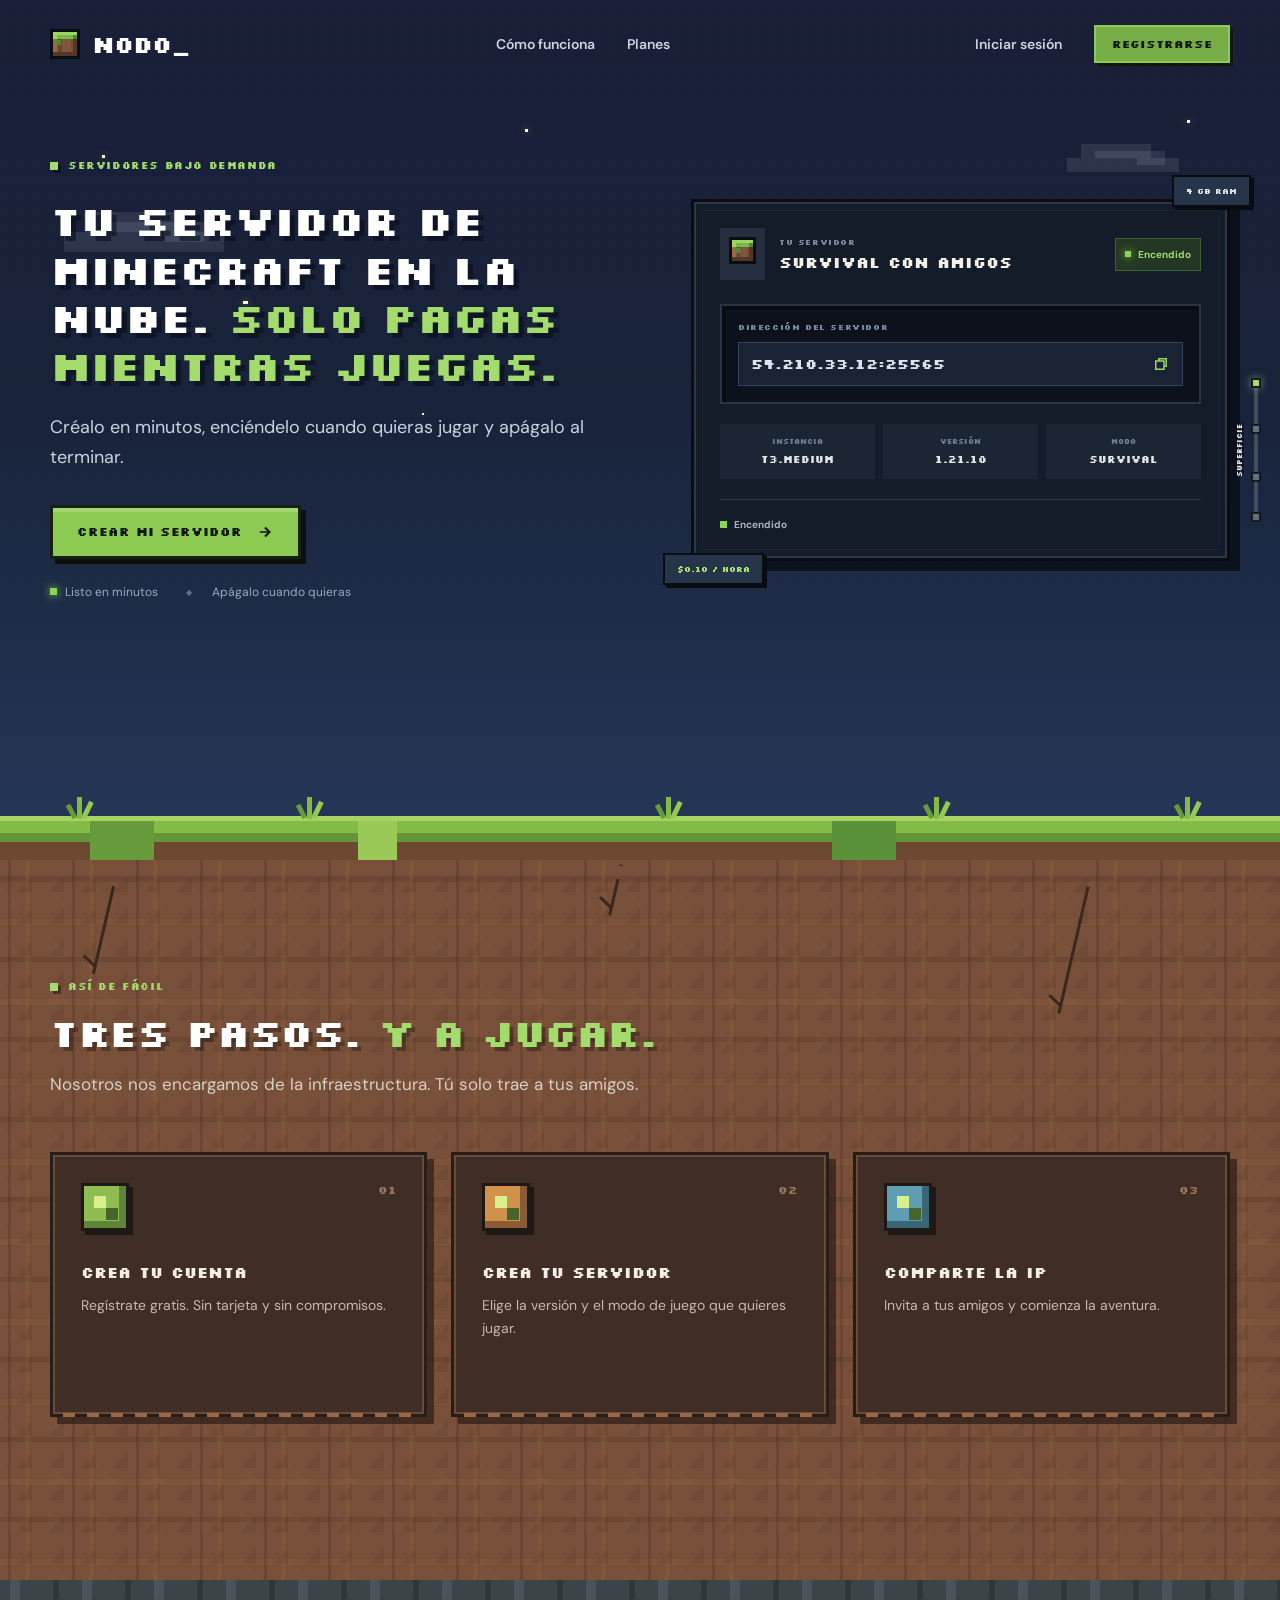
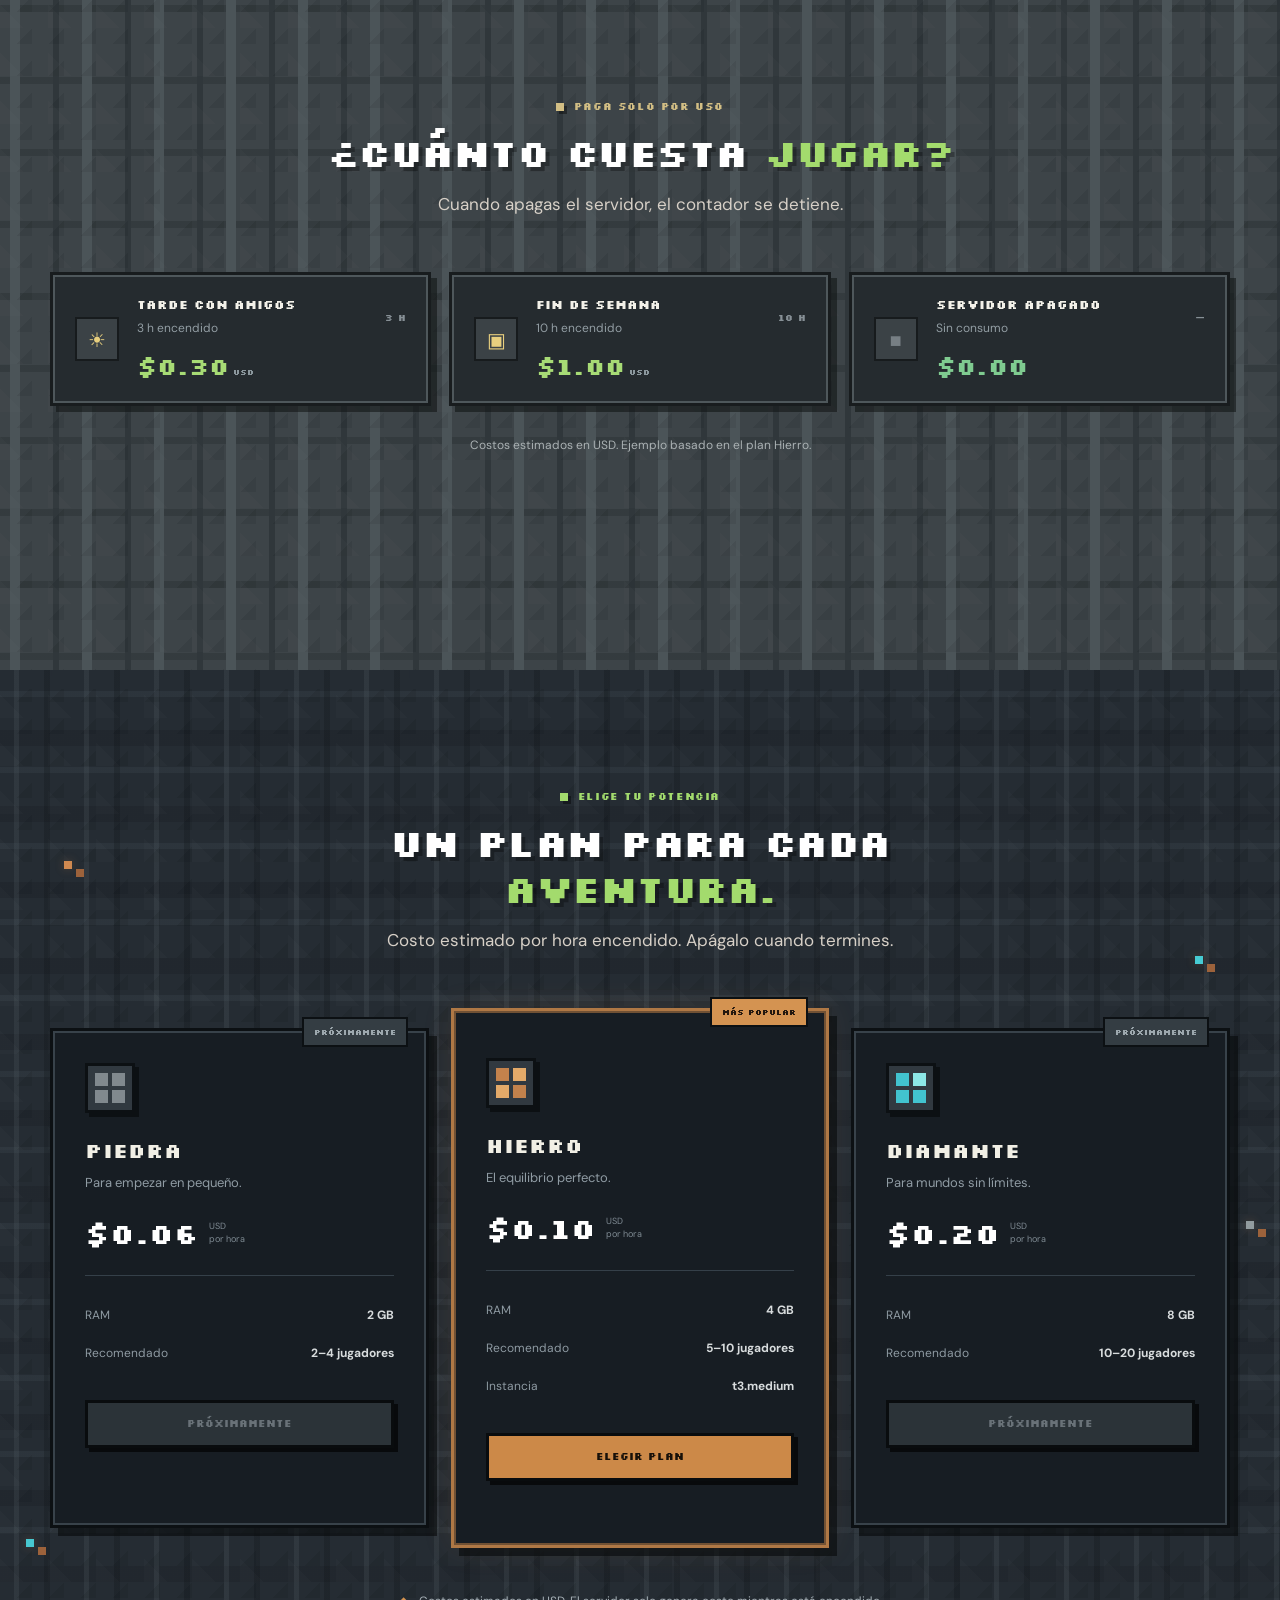
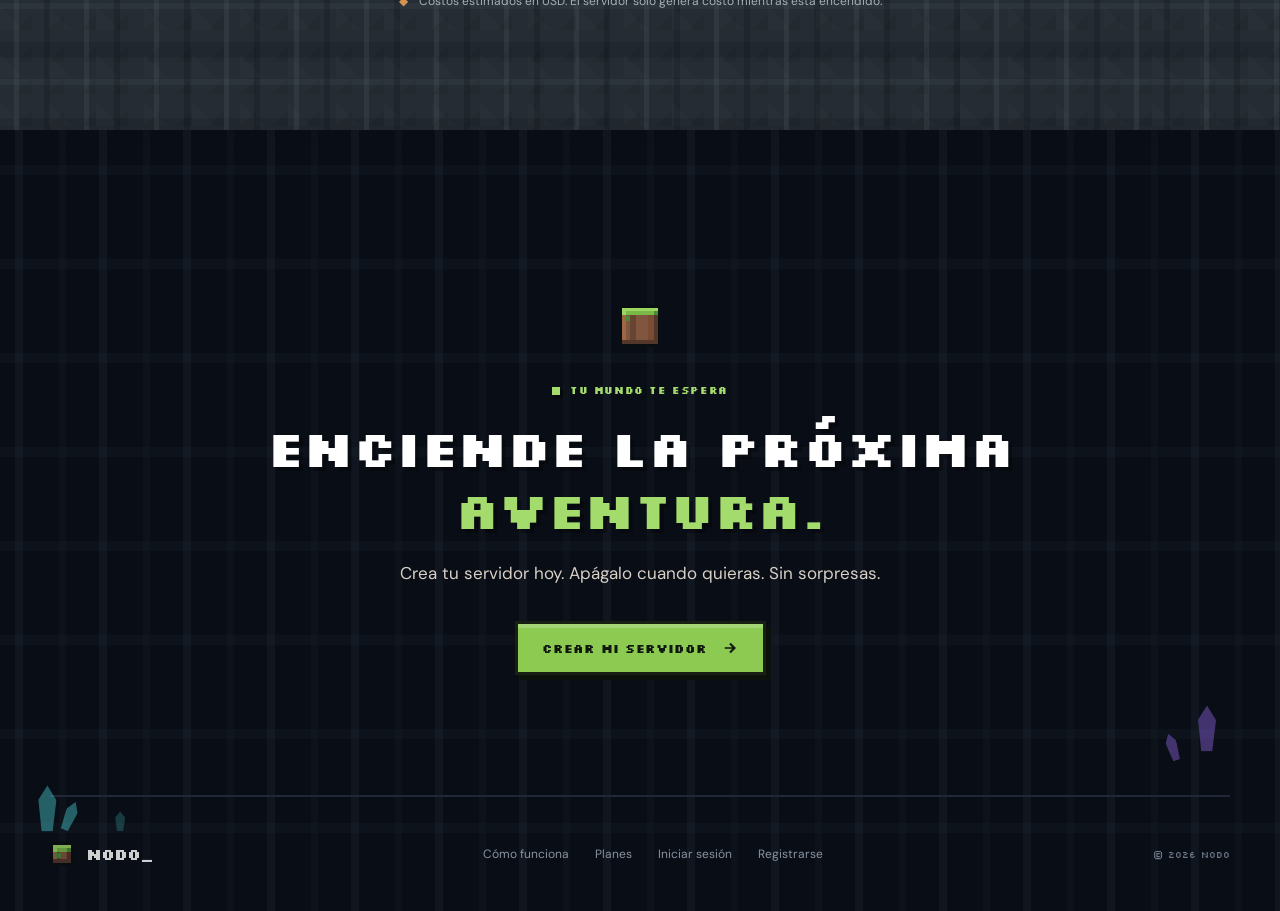
==== frontend/landing/index.html @ 15a06f92 "textos de costo estimado en la pagina de inicio" ====
<!doctype html>
<html lang="es">
  <head>
    <meta charset="utf-8" />
    <meta name="viewport" content="width=device-width, initial-scale=1" />
    <title>NODO · Servidores de Minecraft en la nube</title>
    <link rel="stylesheet" href="../recursos-compartidos/base.css" />
    <link rel="stylesheet" href="landing.css" />
  </head>
  <body>
    <main>
      <aside class="depth-meter" aria-label="Profundidad de la página">
        <span class="depth-label">Superficie</span>
        <div class="depth-track">
          <span class="depth-progress"></span>
          <a href="#inicio" class="active" aria-label="Ir a Superficie"></a>
          <a href="#como-funciona" aria-label="Ir a -10 m"></a>
          <a href="#precios" aria-label="Ir a -30 m"></a>
          <a href="#planes" aria-label="Ir a -60 m"></a>
        </div>
      </aside>

      <section class="layer hero-layer" id="inicio" data-depth>
        <div class="stars" aria-hidden="true">
          <i></i><i></i><i></i><i></i><i></i><i></i><i></i><i></i>
        </div>
        <div class="cloud cloud-one" aria-hidden="true"><i></i></div>
        <div class="cloud cloud-two" aria-hidden="true"><i></i></div>

        <nav class="nav shell" aria-label="Navegación principal">
          <a class="brand" href="#inicio" aria-label="NODO, inicio">
            <span class="pixel-block" aria-hidden="true"><i></i></span>
            <span>NODO_</span>
          </a>
          <div class="nav-links">
            <a href="#como-funciona">Cómo funciona</a>
            <a href="#planes">Planes</a>
          </div>
          <div class="nav-actions">
            <button class="text-button" data-href="../login/">Iniciar sesión</button>
            <button class="mini-button" data-href="../registro/">Registrarse</button>
          </div>
        </nav>

        <div class="hero-content shell">
          <div class="hero-copy reveal">
            <p class="eyebrow"><span></span> SERVIDORES BAJO DEMANDA</p>
            <h1>Tu servidor de Minecraft en la nube. <em>Solo pagas mientras juegas.</em></h1>
            <p class="hero-subtitle">
              Créalo en minutos, enciéndelo cuando quieras jugar y apágalo al terminar.
            </p>
            <a class="pixel-button primary-button" href="../registro/">
              Crear mi servidor
              <svg aria-hidden="true" viewBox="0 0 24 24" width="18" height="18">
                <path d="M5 11h10l-4-4 2-2 7 7-7 7-2-2 4-4H5v-2Z" fill="currentColor" />
              </svg>
            </a>
            <div class="trust-row">
              <span><i class="status-light"></i> Listo en minutos</span>
              <span>Apágalo cuando quieras</span>
            </div>
          </div>

          <div class="server-stage reveal">
            <div class="server-card">
              <div class="card-top">
                <div class="server-avatar">
                  <span class="pixel-block" aria-hidden="true"><i></i></span>
                </div>
                <div>
                  <p class="tiny-label">TU SERVIDOR</p>
                  <h2>Survival con amigos</h2>
                </div>
                <span class="online-badge"><i></i> Encendido</span>
              </div>
              <div class="server-screen">
                <p>DIRECCIÓN DEL SERVIDOR</p>
                <button id="copiar-ip" aria-label="Copiar dirección IP">
                  <code>54.210.33.12:25565</code>
                  <span>
                    <svg aria-hidden="true" viewBox="0 0 24 24" width="18" height="18">
                      <path d="M8 7V4h12v12h-3v4H4V7h4Zm2 0h7v7h1V6h-8v1Zm5 2H6v9h9V9Z" fill="currentColor" />
                    </svg>
                  </span>
                </button>
              </div>
              <div class="server-info">
                <span><small>INSTANCIA</small>t3.medium</span>
                <span><small>VERSIÓN</small>1.21.10</span>
                <span><small>MODO</small>Survival</span>
              </div>
              <div class="card-status"><span></span> <b>Encendido</b></div>
            </div>
            <span class="floating-chip chip-top">4 GB RAM</span>
            <span class="floating-chip chip-bottom">$0.10 / hora</span>
          </div>
        </div>

        <div class="grass-ground" aria-hidden="true">
          <i class="tuft t1"></i><i class="tuft t2"></i><i class="tuft t3"></i>
          <i class="tuft t4"></i><i class="tuft t5"></i>
        </div>
      </section>

      <section class="layer dirt-layer jagged-top" id="como-funciona" data-depth>
        <div class="roots" aria-hidden="true"><i></i><i></i><i></i></div>
        <div class="section-content shell">
          <header class="section-header reveal">
            <p class="eyebrow"><span></span> ASÍ DE FÁCIL</p>
            <h2>Tres pasos. <em>Y a jugar.</em></h2>
            <p>Nosotros nos encargamos de la infraestructura. Tú solo trae a tus amigos.</p>
          </header>
          <div class="steps-grid">
            <article class="earth-card reveal">
              <span class="step-number">01</span>
              <div class="step-icon step-01" aria-hidden="true"><i></i></div>
              <h3>Crea tu cuenta</h3>
              <p>Regístrate gratis. Sin tarjeta y sin compromisos.</p>
            </article>
            <article class="earth-card reveal">
              <span class="step-number">02</span>
              <div class="step-icon step-02" aria-hidden="true"><i></i></div>
              <h3>Crea tu servidor</h3>
              <p>Elige la versión y el modo de juego que quieres jugar.</p>
            </article>
            <article class="earth-card reveal">
              <span class="step-number">03</span>
              <div class="step-icon step-03" aria-hidden="true"><i></i></div>
              <h3>Comparte la IP</h3>
              <p>Invita a tus amigos y comienza la aventura.</p>
            </article>
          </div>
        </div>
      </section>

      <section class="layer stone-layer jagged-top" id="precios" data-depth>
        <div class="section-content shell">
          <header class="section-header centered reveal">
            <p class="eyebrow"><span></span> PAGA SOLO POR USO</p>
            <h2>¿Cuánto cuesta <em>jugar?</em></h2>
            <p>Cuando apagas el servidor, el contador se detiene.</p>
          </header>
          <div class="cost-grid">
            <article class="cost-card reveal">
              <span class="cost-icon" aria-hidden="true">☀</span>
              <div><h3>Tarde con amigos</h3><p>3 h encendido</p></div>
              <span class="hours">3 h</span>
              <strong>$0.30<small> USD</small></strong>
            </article>
            <article class="cost-card reveal">
              <span class="cost-icon" aria-hidden="true">▣</span>
              <div><h3>Fin de semana</h3><p>10 h encendido</p></div>
              <span class="hours">10 h</span>
              <strong>$1.00<small> USD</small></strong>
            </article>
            <article class="cost-card reveal off-card">
              <span class="cost-icon" aria-hidden="true">■</span>
              <div><h3>Servidor apagado</h3><p>Sin consumo</p></div>
              <span class="hours">—</span>
              <strong>$0.00<small></small></strong>
            </article>
          </div>
          <p class="estimate-note reveal">Costos estimados en USD. Ejemplo basado en el plan Hierro.</p>
        </div>
      </section>

      <section class="layer ore-layer jagged-top" id="planes" data-depth>
        <div class="ore-specks ore-left" aria-hidden="true"><i></i><i></i><i></i><i></i></div>
        <div class="ore-specks ore-right" aria-hidden="true"><i></i><i></i><i></i></div>
        <div class="section-content shell">
          <header class="section-header centered reveal">
            <p class="eyebrow"><span></span> ELIGE TU POTENCIA</p>
            <h2>Un plan para cada <em>aventura.</em></h2>
            <p>Costo estimado por hora encendido. Apágalo cuando termines.</p>
          </header>
          <div class="plans-grid">
            <article class="plan-card stone reveal">
              <span class="plan-tag">Próximamente</span>
              <div class="ore-icon" aria-hidden="true"><i></i><i></i><i></i><i></i></div>
              <h3>Piedra</h3>
              <p class="plan-description">Para empezar en pequeño.</p>
              <div class="price"><strong>$0.06</strong><span> USD<br />por hora</span></div>
              <ul>
                <li><span>RAM</span><b>2 GB</b></li>
                <li><span>Recomendado</span><b>2–4 jugadores</b></li>
              </ul>
              <button disabled>Próximamente</button>
            </article>
            <article class="plan-card iron featured reveal">
              <span class="plan-tag">Más popular</span>
              <div class="ore-icon" aria-hidden="true"><i></i><i></i><i></i><i></i></div>
              <h3>Hierro</h3>
              <p class="plan-description">El equilibrio perfecto.</p>
              <div class="price"><strong>$0.10</strong><span> USD<br />por hora</span></div>
              <ul>
                <li><span>RAM</span><b>4 GB</b></li>
                <li><span>Recomendado</span><b>5–10 jugadores</b></li>
                <li><span>Instancia</span><b>t3.medium</b></li>
              </ul>
              <button data-href="../registro/">Elegir plan</button>
            </article>
            <article class="plan-card diamond reveal">
              <span class="plan-tag">Próximamente</span>
              <div class="ore-icon" aria-hidden="true"><i></i><i></i><i></i><i></i></div>
              <h3>Diamante</h3>
              <p class="plan-description">Para mundos sin límites.</p>
              <div class="price"><strong>$0.20</strong><span> USD<br />por hora</span></div>
              <ul>
                <li><span>RAM</span><b>8 GB</b></li>
                <li><span>Recomendado</span><b>10–20 jugadores</b></li>
              </ul>
              <button disabled>Próximamente</button>
            </article>
          </div>
          <p class="billing-note reveal"><span>◆</span> Costos estimados en USD. El servidor solo genera costo mientras está encendido.</p>
        </div>
      </section>

      <section class="layer deep-layer jagged-top" data-depth>
        <div class="crystals crystal-left" aria-hidden="true"><i></i><i></i><i></i></div>
        <div class="crystals crystal-right" aria-hidden="true"><i></i><i></i></div>
        <div class="cta shell reveal">
          <span class="pixel-block" aria-hidden="true"><i></i></span>
          <p class="eyebrow"><span></span> TU MUNDO TE ESPERA</p>
          <h2>Enciende la próxima <em>aventura.</em></h2>
          <p>Crea tu servidor hoy. Apágalo cuando quieras. Sin sorpresas.</p>
          <a class="pixel-button primary-button" href="../registro/">
            Crear mi servidor
            <svg aria-hidden="true" viewBox="0 0 24 24" width="18" height="18">
              <path d="M5 11h10l-4-4 2-2 7 7-7 7-2-2 4-4H5v-2Z" fill="currentColor" />
            </svg>
          </a>
        </div>
        <footer class="footer shell">
          <a class="brand footer-brand" href="#inicio">
            <span class="pixel-block" aria-hidden="true"><i></i></span>
            <span>NODO_</span>
          </a>
          <div>
            <a href="#como-funciona">Cómo funciona</a>
            <a href="#planes">Planes</a>
            <button data-href="../login/">Iniciar sesión</button>
            <button data-href="../registro/">Registrarse</button>
          </div>
          <p>© 2026 NODO</p>
        </footer>
      </section>
    </main>

    <script type="module" src="landing.js"></script>
  </body>
</html>
---- frontend/recursos-compartidos/base.css ----
@import url('https://fonts.googleapis.com/css2?family=DM+Sans:wght@400;500;600;700&family=Silkscreen:wght@400;700&display=swap');

/* Estilos compartidos: fuentes, reset, encabezado del panel, botones, estados, avisos. */

/* Reset basico */

*, *::before, *::after { box-sizing: border-box; margin: 0; padding: 0; border: 0 solid; }

html { line-height: 1.5; -webkit-text-size-adjust: 100%; }

h1, h2, h3, h4, h5, h6 { font-size: inherit; font-weight: inherit; }

a { color: inherit; text-decoration: inherit; }

b, strong { font-weight: bolder; }

code { font-family: ui-monospace, SFMono-Regular, Menlo, Consolas, monospace; font-size: 1em; }

ol, ul, menu { list-style: none; }

img, svg, video { display: block; vertical-align: middle; max-width: 100%; height: auto; }

button, input, select, textarea { font: inherit; letter-spacing: inherit; color: inherit; background-color: transparent; border-radius: 0; }

button, select { text-transform: none; }

::placeholder { opacity: 1; color: color-mix(in oklab, currentColor 50%, transparent); }

[hidden] { display: none !important; }

:root {
  color: #f6f4e8;
  background: #090d16;
  font-family: 'DM Sans', sans-serif;
  font-synthesis: none;
  scroll-behavior: smooth;
}

body {
  min-width: 320px;
  overflow-x: hidden;
}

button, a {
  -webkit-tap-highlight-color: transparent;
}

button {
  cursor: pointer;
}

@media (prefers-reduced-motion: reduce) {
  :root { scroll-behavior: auto; }
  *, *::before, *::after { animation-duration: .01ms !important; animation-iteration-count: 1 !important; transition-duration: .01ms !important; }
}

/* Titulos de login, registro y Mis servidores */
.auth-heading h1,
.servers-title h1 {
  margin: 18px 0 13px;
  color: #fff;
  font: 700 clamp(29px, 3vw, 42px)/1.2 'Silkscreen', monospace;
  letter-spacing: -1.5px;
  text-shadow: 4px 4px 0 #080a0d;
}

.auth-heading > p:last-child,
.servers-title > p:last-child {
  color: #8f98a5;
  font-size: 15px;
  line-height: 1.6;
}

/* Logo: bloque de pasto pixel */
.pixel-block {
  position: relative;
  display: inline-block;
  flex: 0 0 auto;
  width: 30px;
  height: 30px;
  background:
    linear-gradient(90deg, transparent 22%, #684532 22% 39%, transparent 39% 73%, #7a4c34 73%),
    #80573e;
  border: 3px solid #090e12;
  box-shadow: inset -4px -4px 0 #53372b, inset 4px 0 0 #9d6846;
}

.pixel-block::before {
  content: '';
  position: absolute;
  left: -3px;
  right: -3px;
  top: -3px;
  height: 10px;
  background: #78b947;
  border: 3px solid #090e12;
  border-bottom: 0;
  box-shadow: inset 4px 3px 0 #9dd561, inset -4px 0 0 #4d8c37;
}

.pixel-block i {
  position: absolute;
  left: 3px;
  top: 8px;
  width: 5px;
  height: 5px;
  background: #4d8c37;
}

.auth-page,
.app-shell-page {
  min-height: 100vh;
  color: #eef0e9;
  background-color: #121418;
  background-image:
    linear-gradient(90deg, transparent 0 19%, rgba(73, 78, 88, .055) 19% 25%, transparent 25% 71%, rgba(73, 78, 88, .04) 71% 79%, transparent 79%),
    linear-gradient(transparent 0 31%, rgba(73, 78, 88, .045) 31% 38%, transparent 38% 79%, rgba(0, 0, 0, .07) 79%);
  background-size: 72px 64px, 64px 80px;
}

.app-brand {
  display: inline-flex;
  align-items: center;
  gap: 11px;
  color: #f4f5ef;
  text-decoration: none;
  font: 700 21px/1 'Silkscreen', monospace;
}

.app-kicker {
  display: flex;
  align-items: center;
  gap: 10px;
  color: #9ed467;
  font: 700 9px 'Silkscreen', monospace;
  letter-spacing: .6px;
}

.app-kicker > span {
  width: 8px;
  height: 8px;
  background: #93cb5b;
  box-shadow: 3px 3px 0 #0a0d09;
}

.app-primary-button {
  display: flex;
  align-items: center;
  justify-content: center;
  gap: 14px;
  min-height: 52px;
  margin-top: 6px;
  color: #11190e;
  background: #8dca52;
  border: 3px solid #0b0e09;
  box-shadow: inset 0 4px 0 rgba(255,255,255,.18), 5px 5px 0 #080b07;
  font: 700 10px 'Silkscreen', monospace;
}

.app-primary-button:hover:not(:disabled) { background: #a4df69; transform: translate(-1px, -1px); }

.app-primary-button:disabled { cursor: wait; color: #4d5c42; background: #6e914e; }

.app-primary-button span { font: 700 18px sans-serif; }

.app-shell-page { min-height: 100vh; padding-bottom: 80px; }

.app-header {
  width: min(1180px, calc(100% - 48px));
  height: 84px;
  margin-inline: auto;
  display: flex;
  align-items: center;
  justify-content: space-between;
  border-bottom: 2px solid #292e35;
}

.app-user { display: flex; align-items: center; gap: 12px; color: #8e98a2; font-size: 12px; }

.app-user > span { display: grid; place-items: center; width: 32px; height: 32px; color: #a9dc74; background: #283223; border: 2px solid #4c6835; font: 700 9px 'Silkscreen', monospace; }

.app-user b { color: #bdc4c9; }

.app-user button { margin-left: 14px; padding: 9px 11px; color: #8f99a3; background: transparent; border: 1px solid #3d444d; font-size: 11px; }

.app-user button:hover { color: #e3e6e3; border-color: #626d77; }

.dashboard-status { flex: 0 0 auto; display: inline-flex; align-items: center; gap: 6px; padding: 7px 8px; color: #929da5; background: #272d32; border: 1px solid #424a51; font-size: 8px; font-weight: 700; }

.dashboard-status.on { color: #9bd66a; background: #253424; border-color: #49663b; }

.dashboard-status.starting,
.dashboard-status.stopping,
.dashboard-status.creating,
.dashboard-status.backing-up { color: #e3b766; background: #382e1d; border-color: #6e552d; }

.status-dot { width: 6px; height: 6px; background: #707a82; }

.dashboard-status.on .status-dot { background: #86d04f; box-shadow: 0 0 7px #86d04f; animation: status-pulse 2.4s ease-in-out infinite; }

.status-spinner { width: 9px; height: 9px; border: 2px solid rgba(220,169,76,.28); border-top-color: #dfa94b; animation: status-spin .85s steps(8) infinite; }

.detail-status-badge .status-dot { width: 8px; height: 8px; }

.detail-status-badge .status-spinner { width: 12px; height: 12px; }

.success-toast { position: fixed; z-index: 60; top: 24px; right: 24px; display: flex; align-items: center; gap: 11px; padding: 14px 18px; color: #b7e98c; background: #20321f; border: 2px solid #4c7338; box-shadow: 5px 5px 0 rgba(0,0,0,.45); font-size: 12px; font-weight: 700; }

.success-toast span { display: grid; place-items: center; width: 22px; height: 22px; color: #152010; background: #8bcf52; font-weight: 900; }

.back-link { display: inline-block; margin-bottom: 43px; color: #929ca6; text-decoration: none; font-size: 12px; font-weight: 700; }

.back-link:hover { color: #cdd3d7; }

.creation-toast { position: fixed; z-index: 50; top: 24px; right: 24px; display: flex; align-items: center; gap: 12px; max-width: 390px; padding: 14px 15px; color: #ffc2b5; background: #351e1e; border: 2px solid #7b3935; box-shadow: 5px 5px 0 rgba(0,0,0,.45); font-size: 12px; }

.creation-toast > span { display: grid; place-items: center; width: 24px; height: 24px; color: #2b1212; background: #e67562; font: 700 10px 'Silkscreen', monospace; }

.creation-toast p { flex: 1; line-height: 1.45; }

.creation-toast button { color: #b88982; background: transparent; border: 0; font-size: 20px; }

@media (max-width: 560px) {
  .app-header { width: calc(100% - 32px); height: 72px; }
  .app-user b, .app-user > span { display: none; }
  .app-user button { margin-left: 0; }
  .dashboard-status { padding: 6px; font-size: 7px; }
  .success-toast { top: 14px; right: 14px; left: 14px; justify-content: center; }
  .back-link { margin-bottom: 34px; }
  .creation-toast { top: 14px; right: 14px; left: 14px; max-width: none; }
}

@keyframes status-pulse { 50% { opacity: .48; box-shadow: 0 0 3px #86d04f; } }

@keyframes status-spin { to { transform: rotate(360deg); } }
---- frontend/landing/landing.css ----
/* Pagina de inicio: capas de tierra, nubes, minerales y planes. */

.shell {
  width: min(1180px, calc(100% - 48px));
  margin-inline: auto;
}

.layer {
  position: relative;
  isolation: isolate;
  overflow: hidden;
}

.hero-layer {
  min-height: 860px;
  background:
    linear-gradient(180deg, rgba(93, 84, 151, .12), transparent 44%),
    linear-gradient(180deg, #11172b 0%, #19243c 50%, #263759 100%);
}

.hero-layer::after {
  content: '';
  position: absolute;
  inset: 0;
  z-index: -2;
  opacity: .25;
  background-image:
    linear-gradient(rgba(255,255,255,.025) 1px, transparent 1px),
    linear-gradient(90deg, rgba(255,255,255,.025) 1px, transparent 1px);
  background-size: 16px 16px;
}

.nav {
  height: 88px;
  display: flex;
  align-items: center;
  justify-content: space-between;
  position: relative;
  z-index: 10;
}

.brand {
  display: inline-flex;
  align-items: center;
  gap: 12px;
  color: #fff;
  text-decoration: none;
  font: 700 23px/1 'Silkscreen', monospace;
  letter-spacing: -1px;
}

.nav-links, .nav-actions {
  display: flex;
  align-items: center;
  gap: 32px;
}

.nav-links a, .text-button {
  color: #cdd3df;
  font-size: 14px;
  font-weight: 600;
  text-decoration: none;
  transition: color .2s;
}

.nav-links a:hover, .text-button:hover { color: #fff; }

.text-button { background: none; border: 0; }

.mini-button {
  border: 2px solid #8fca55;
  background: #77ad46;
  color: #10190c;
  padding: 10px 16px;
  box-shadow: 3px 3px 0 #10190c;
  font: 700 11px 'Silkscreen', monospace;
}

.mini-button:hover { background: #96d45b; transform: translate(-1px, -1px); }

.hero-content {
  min-height: 680px;
  display: grid;
  grid-template-columns: 1.02fr .98fr;
  align-items: center;
  gap: 80px;
  padding-bottom: 96px;
  position: relative;
  z-index: 3;
}

.eyebrow {
  display: flex;
  align-items: center;
  gap: 10px;
  color: #a3db6d;
  font: 700 10px/1.3 'Silkscreen', monospace;
  letter-spacing: .6px;
  text-transform: uppercase;
}

.eyebrow > span {
  width: 8px;
  height: 8px;
  background: currentColor;
  box-shadow: 3px 3px 0 rgba(0,0,0,.4);
}

.hero-copy h1 {
  margin: 24px 0 24px;
  max-width: 660px;
  color: #fff;
  font: 700 clamp(32px, 3.25vw, 52px)/1.16 'Silkscreen', monospace;
  letter-spacing: -2px;
  text-wrap: balance;
  text-shadow: 5px 5px 0 rgba(4, 8, 17, .5);
}

h1 em, h2 em {
  color: #a3db6d;
  font-style: normal;
}

.hero-subtitle {
  max-width: 570px;
  margin: 0 0 32px;
  color: #cbd2df;
  font-size: 18px;
  line-height: 1.65;
}

.pixel-button {
  display: inline-flex;
  align-items: center;
  justify-content: center;
  gap: 14px;
  min-height: 54px;
  padding: 0 24px;
  color: #11190e;
  text-decoration: none;
  font: 700 12px 'Silkscreen', monospace;
  border: 3px solid #182014;
  box-shadow: inset 0 4px 0 rgba(255,255,255,.2), 5px 5px 0 #0c110b;
  transition: .16s ease;
}

.primary-button { background: #8dca52; }

.pixel-button:hover { background: #a4df69; transform: translate(-2px, -2px); box-shadow: inset 0 4px 0 rgba(255,255,255,.2), 7px 7px 0 #0c110b; }

.trust-row {
  display: flex;
  gap: 28px;
  margin-top: 24px;
  color: #9da9ba;
  font-size: 12px;
}

.trust-row span { display: flex; align-items: center; gap: 8px; }

.trust-row span + span::before { content: '◆'; color: #60708c; font-size: 8px; margin-right: 12px; }

.status-light { width: 7px; height: 7px; background: #8bd553; box-shadow: 0 0 9px #8bd553; }

.server-stage { position: relative; perspective: 900px; }

.server-card {
  position: relative;
  padding: 26px;
  background: #151c29;
  border: 3px solid #090d13;
  box-shadow: 10px 10px 0 rgba(5,8,13,.7), inset 0 0 0 2px #2c3748;
}

.server-card::before {
  content: '';
  position: absolute;
  inset: 8px;
  border: 1px solid rgba(255,255,255,.035);
  pointer-events: none;
}

.card-top { display: flex; align-items: center; gap: 14px; }

.server-avatar { background: #252f40; padding: 9px; }

.server-avatar .pixel-block { width: 27px; height: 27px; }

.tiny-label, .server-screen > p { color: #77859a; font: 700 8px 'Silkscreen', monospace; letter-spacing: .6px; }

.card-top h2 { margin-top: 6px; font: 700 15px 'Silkscreen', monospace; color: #f4f2e8; }

.online-badge {
  margin-left: auto;
  display: flex;
  align-items: center;
  gap: 7px;
  color: #9fdd70;
  background: #243724;
  border: 1px solid #3e6133;
  padding: 8px 9px;
  font-size: 10px;
  font-weight: 700;
}

.online-badge i { width: 6px; height: 6px; background: #8bd553; box-shadow: 0 0 8px #8bd553; }

.server-screen {
  margin: 24px 0 20px;
  padding: 16px;
  background: #0c111c;
  border: 2px solid #293446;
  box-shadow: inset 4px 4px 0 #090d13;
}

.server-screen button {
  width: 100%;
  display: flex;
  align-items: center;
  justify-content: space-between;
  margin-top: 10px;
  padding: 12px;
  color: #dce5ed;
  background: #192333;
  border: 1px solid #34445a;
}

.server-screen code { font: 700 clamp(11px, 1.2vw, 14px) 'Silkscreen', monospace; }

.server-screen button > span { color: #98d763; font: 700 9px 'Silkscreen', monospace; }

.server-info { display: grid; grid-template-columns: repeat(3, 1fr); gap: 8px; }

.server-info span {
  padding: 13px 10px;
  background: #1b2534;
  color: #e3e7e3;
  font: 700 10px 'Silkscreen', monospace;
  text-align: center;
}

.server-info small { display: block; margin-bottom: 7px; color: #6e7e93; font-size: 7px; }

.card-status {
  display: flex;
  align-items: center;
  margin-top: 20px;
  padding-top: 17px;
  border-top: 1px solid #2e3949;
  color: #8190a2;
  font-size: 10px;
}

.card-status > span { width: 7px; height: 7px; margin-right: 7px; background: #8bd553; }

.card-status b { color: #aab5c1; }

.card-status i { margin-left: auto; color: #66778b; font-style: normal; font-family: 'Silkscreen', monospace; }

.floating-chip {
  position: absolute;
  padding: 9px 12px;
  background: #27354b;
  border: 2px solid #090d13;
  box-shadow: 3px 3px 0 #090d13;
  color: #d5dde5;
  font: 700 8px 'Silkscreen', monospace;
}

.chip-top { right: -21px; top: -24px; }

.chip-bottom { left: -28px; bottom: -24px; color: #a7df72; }

.stars i {
  position: absolute;
  z-index: -1;
  width: 3px; height: 3px;
  background: #fff9c7;
  box-shadow: 0 0 7px rgba(255,249,199,.45);
}

.stars i:nth-child(1) { left: 8%; top: 18%; }

.stars i:nth-child(2) { left: 19%; top: 35%; width: 5px; }

.stars i:nth-child(3) { left: 41%; top: 15%; }

.stars i:nth-child(4) { left: 62%; top: 27%; width: 4px; height: 4px; }

.stars i:nth-child(5) { right: 7%; top: 14%; }

.stars i:nth-child(6) { right: 21%; top: 40%; }

.stars i:nth-child(7) { right: 4%; top: 54%; width: 2px; height: 2px; }

.stars i:nth-child(8) { left: 33%; top: 48%; width: 2px; height: 2px; }

.cloud {
  position: absolute;
  z-index: -1;
  width: 100px;
  height: 20px;
  background: rgba(188,201,220,.12);
  box-shadow: 20px -20px 0 rgba(188,201,220,.12), 40px -10px 0 rgba(188,201,220,.12), 60px 0 0 rgba(188,201,220,.12);
  animation: cloud-drift 28s linear infinite alternate;
}

.cloud-one { left: 5%; top: 27%; }

.cloud-two { right: 10%; top: 18%; transform: scale(.7); animation-duration: 36s; animation-direction: alternate-reverse; }

.grass-ground {
  position: absolute;
  z-index: 5;
  left: 0; right: 0; bottom: 0;
  height: 44px;
  background:
    linear-gradient(90deg, transparent 0 7%, #679a3a 7% 12%, transparent 12% 28%, #9bc957 28% 31%, transparent 31% 65%, #5b9139 65% 70%, transparent 70%),
    linear-gradient(#82bb45 0 12px, #639436 12px 21px, #6e4932 21px);
  border-top: 5px solid #a7d363;
}

.tuft {
  position: absolute;
  bottom: 41px;
  width: 5px;
  height: 22px;
  background: #84bb47;
  transform-origin: bottom;
  animation: sway 3s ease-in-out infinite alternate;
}

.tuft::before { content: ''; position: absolute; width: 5px; height: 15px; left: -8px; bottom: 0; background: #699c39; transform: rotate(-28deg); }

.tuft::after { content: ''; position: absolute; width: 5px; height: 18px; left: 8px; bottom: 0; background: #94c953; transform: rotate(26deg); }

.t1 { left: 6%; }

.t2 { left: 24%; animation-delay: -.5s; }

.t3 { left: 52%; animation-delay: -1.2s; }

.t4 { left: 73%; }

.t5 { right: 7%; animation-delay: -.8s; }

.jagged-top::before {
  content: '';
  position: absolute;
  z-index: 5;
  top: -1px;
  left: 0;
  width: 100%;
  height: 20px;
  background: inherit;
  clip-path: polygon(0 0, 4% 0, 4% 35%, 9% 35%, 9% 65%, 15% 65%, 15% 15%, 23% 15%, 23% 45%, 32% 45%, 32% 0, 41% 0, 41% 70%, 48% 70%, 48% 35%, 56% 35%, 56% 10%, 65% 10%, 65% 55%, 74% 55%, 74% 25%, 83% 25%, 83% 70%, 91% 70%, 91% 30%, 96% 30%, 96% 0, 100% 0, 100% 100%, 0 100%);
}

.dirt-layer {
  min-height: 720px;
  background-color: #785039;
  background-image:
    linear-gradient(90deg, transparent 0 13%, rgba(58,33,26,.22) 13% 17%, transparent 17% 39%, rgba(160,105,63,.2) 39% 45%, transparent 45%),
    linear-gradient(transparent 0 21%, rgba(55,35,27,.18) 21% 27%, transparent 27% 74%, rgba(157,100,60,.18) 74% 81%, transparent 81%);
  background-size: 64px 64px, 80px 80px;
}

.dirt-layer::after, .stone-layer::after, .ore-layer::after {
  content: '';
  position: absolute;
  inset: 0;
  z-index: -1;
  opacity: .4;
  background:
    linear-gradient(135deg, transparent 75%, rgba(0,0,0,.16) 75%) 0 0/32px 32px,
    linear-gradient(45deg, rgba(255,255,255,.04) 25%, transparent 25%) 0 0/48px 48px;
}

.section-content { padding-block: 120px; position: relative; z-index: 2; }

.section-header { max-width: 650px; margin-bottom: 54px; }

.section-header.centered { margin-inline: auto; text-align: center; }

.section-header.centered .eyebrow { justify-content: center; }

.section-header h2, .cta h2 {
  margin: 16px 0;
  color: #fff;
  font: 700 clamp(28px, 3vw, 42px)/1.2 'Silkscreen', monospace;
  letter-spacing: -1.5px;
  text-shadow: 4px 4px 0 rgba(0,0,0,.3);
}

.section-header p:not(.eyebrow), .cta > p:not(.eyebrow) { color: #d7d0c7; font-size: 17px; line-height: 1.6; }

.steps-grid { display: grid; grid-template-columns: repeat(3, 1fr); gap: 24px; }

.earth-card {
  position: relative;
  min-height: 265px;
  padding: 28px;
  color: #f4eee5;
  background: #3f2d26;
  border: 3px solid #271d19;
  box-shadow: inset 0 0 0 2px #694b38, 7px 7px 0 rgba(38,25,20,.65);
}

.earth-card::after {
  content: '';
  position: absolute; left: 10px; right: 10px; bottom: -3px; height: 4px;
  background: repeating-linear-gradient(90deg, #9a6844 0 12px, transparent 12px 24px);
}

.step-number { float: right; color: #98755f; font: 700 11px 'Silkscreen', monospace; }

.step-icon {
  width: 48px; height: 48px; margin-bottom: 32px;
  background: #8fbd51;
  border: 3px solid #1f1915;
  box-shadow: 4px 4px 0 #1f1915, inset -7px -7px 0 #5f8638;
}

.step-icon i { display: block; width: 12px; height: 12px; margin: 10px; background: #d8ef8c; box-shadow: 12px 12px 0 #47642d; }

.step-02 { background: #d0914a; box-shadow: 4px 4px 0 #1f1915, inset -7px -7px 0 #8a5b35; }

.step-03 { background: #5f9db3; box-shadow: 4px 4px 0 #1f1915, inset -7px -7px 0 #3a6577; }

.earth-card h3 { margin-bottom: 12px; font: 700 15px 'Silkscreen', monospace; }

.earth-card p { color: #c8b8ac; font-size: 14px; line-height: 1.6; }

.roots i { position: absolute; z-index: 1; top: 25px; width: 3px; height: 90px; background: #3a281e; transform: rotate(13deg); }

.roots i::after { content: ''; position: absolute; left: -13px; bottom: 10px; width: 16px; height: 3px; background: #3a281e; transform: rotate(30deg); }

.roots i:nth-child(1) { left: 8%; }

.roots i:nth-child(2) { right: 16%; height: 130px; }

.roots i:nth-child(3) { left: 48%; top: 4px; height: 52px; }

.stone-layer {
  min-height: 690px;
  background-color: #3d4448;
  background-image:
    linear-gradient(90deg, transparent 0 14%, #4b5458 14% 28%, transparent 28% 74%, #30373b 74% 82%, transparent 82%),
    linear-gradient(transparent 0 35%, rgba(25,29,31,.24) 35% 44%, transparent 44%);
  background-size: 72px 64px, 56px 72px;
}

.stone-layer .eyebrow { color: #d2be84; }

.cost-grid { display: grid; grid-template-columns: repeat(3, 1fr); gap: 18px; }

.cost-card {
  display: grid;
  grid-template-columns: 48px 1fr auto;
  align-items: center;
  gap: 14px;
  padding: 22px;
  background: #252b2f;
  border: 3px solid #181c1e;
  box-shadow: inset 0 0 0 2px #4e575b, 6px 6px 0 rgba(14,17,18,.55);
}

.cost-icon {
  grid-row: span 2;
  display: grid; place-items: center;
  width: 44px; height: 44px;
  color: #e8cf7e; background: #3b4246; border: 2px solid #171b1d;
  font: 700 20px 'Silkscreen', monospace;
}

.cost-card h3 { color: #f3f1e9; font: 700 12px 'Silkscreen', monospace; }

.cost-card p { margin-top: 7px; color: #929da3; font-size: 12px; }

.cost-card .hours { color: #879096; font: 700 9px 'Silkscreen', monospace; }

.cost-card strong { grid-column: 2 / 4; color: #a7db75; font: 700 23px 'Silkscreen', monospace; }

.cost-card strong small { font-size: 8px; color: #8b979d; }

.off-card strong { color: #7fcb90; }

.off-card .cost-icon { color: #777f84; }

.estimate-note { margin-top: 30px; color: #aab1b3; text-align: center; font-size: 12px; }

.ore-layer {
  min-height: 960px;
  background-color: #252c33;
  background-image:
    linear-gradient(90deg, transparent 0 20%, rgba(79,90,98,.25) 20% 27%, transparent 27% 63%, rgba(15,20,24,.28) 63% 72%, transparent 72%),
    linear-gradient(transparent 0 28%, rgba(79,90,98,.18) 28% 35%, transparent 35% 79%, rgba(16,21,25,.2) 79%);
  background-size: 70px 70px, 90px 76px;
}

.plans-grid { display: grid; grid-template-columns: repeat(3, 1fr); align-items: center; gap: 22px; }

.plan-card {
  position: relative;
  min-height: 500px;
  padding: 32px;
  background: #171d23;
  border: 3px solid #0c1013;
  box-shadow: inset 0 0 0 2px #38424a, 8px 8px 0 rgba(8,11,13,.65);
}

.plan-card.featured { min-height: 540px; padding-top: 47px; border-color: #af7845; box-shadow: inset 0 0 0 2px #715134, 8px 8px 0 rgba(8,11,13,.65), 0 0 28px rgba(192,125,62,.12); }

.plan-tag {
  position: absolute; top: -14px; right: 18px;
  padding: 8px 10px;
  color: #9da8ae; background: #343d43; border: 2px solid #0c1013;
  font: 700 8px 'Silkscreen', monospace;
}

.featured .plan-tag { color: #23170e; background: #d49351; }

.ore-icon {
  display: grid;
  grid-template-columns: 1fr 1fr;
  gap: 4px;
  width: 50px; height: 50px; padding: 7px; margin-bottom: 24px;
  background: #313940; border: 3px solid #0c1013; box-shadow: 4px 4px 0 #0c1013;
}

.ore-icon i { background: #81898e; }

.iron .ore-icon i { background: #c3824c; }

.iron .ore-icon i:nth-child(2), .iron .ore-icon i:nth-child(3) { background: #e4aa69; }

.diamond .ore-icon i { background: #42c3cf; }

.diamond .ore-icon i:nth-child(2) { background: #8de8e7; }

.plan-card h3 { color: #f1efe5; font: 700 20px 'Silkscreen', monospace; }

.plan-description { margin: 10px 0 22px; color: #909ca4; font-size: 13px; }

.price { display: flex; align-items: center; gap: 10px; padding-bottom: 24px; border-bottom: 1px solid #354049; }

.price strong { color: #fff; font: 700 28px 'Silkscreen', monospace; }

.price span { color: #7f8b93; font-size: 9px; line-height: 1.4; }

.plan-card ul { list-style: none; margin: 20px 0 28px; padding: 0; }

.plan-card li { display: flex; justify-content: space-between; gap: 15px; padding: 10px 0; color: #8e9aa2; font-size: 12px; }

.plan-card li b { color: #d8dcdd; }

.plan-card button {
  width: 100%; min-height: 48px;
  color: #171009; background: #cc8948;
  border: 3px solid #090c0e; box-shadow: 4px 4px 0 #080a0c;
  font: 700 10px 'Silkscreen', monospace;
}

.plan-card button:hover:not(:disabled) { background: #e2a15d; }

.plan-card button:disabled { cursor: not-allowed; color: #697278; background: #2b3338; }

.billing-note { margin-top: 44px; color: #a6b0b6; text-align: center; font-size: 12px; }

.billing-note span { color: #d49351; margin-right: 8px; }

.ore-specks i { position: absolute; z-index: 0; width: 8px; height: 8px; background: #cf8950; box-shadow: 12px 8px 0 #9c623b, 0 0 10px rgba(214,139,76,.25); animation: sparkle 3s steps(2) infinite; }

.ore-left i:nth-child(1) { left: 5%; top: 18%; }

.ore-left i:nth-child(2) { left: 11%; top: 68%; animation-delay: -.8s; }

.ore-left i:nth-child(3) { left: 2%; top: 82%; background: #47c7d0; }

.ore-left i:nth-child(4) { left: 17%; top: 38%; background: #858e93; }

.ore-right i:nth-child(1) { right: 6%; top: 27%; background: #46cbd3; }

.ore-right i:nth-child(2) { right: 13%; top: 72%; animation-delay: -1.3s; }

.ore-right i:nth-child(3) { right: 2%; top: 52%; background: #929b9e; }

.deep-layer {
  min-height: 690px;
  padding-top: 70px;
  background-color: #090d15;
  background-image:
    linear-gradient(90deg, transparent 0 18%, rgba(34,42,53,.3) 18% 27%, transparent 27% 70%, rgba(23,30,39,.3) 70% 79%, transparent 79%),
    linear-gradient(transparent 0 37%, rgba(26,34,43,.28) 37% 48%, transparent 48%);
  background-size: 84px 72px, 70px 94px;
}

.cta { padding: 105px 24px 120px; text-align: center; }

.cta > .pixel-block { width: 42px; height: 42px; margin-bottom: 30px; }

.cta .eyebrow { justify-content: center; }

.cta h2 { max-width: 760px; margin: 20px auto; font-size: clamp(30px, 4vw, 52px); }

.cta > p:not(.eyebrow) { margin-bottom: 34px; }

.footer {
  min-height: 116px;
  display: flex;
  align-items: center;
  justify-content: space-between;
  border-top: 2px solid #202835;
  color: #6f7b8a;
}

.footer-brand { opacity: .8; font-size: 16px; }

.footer-brand .pixel-block { width: 24px; height: 24px; }

.footer > div { display: flex; gap: 26px; }

.footer a:not(.brand), .footer button { color: #8893a1; background: none; border: 0; text-decoration: none; font-size: 12px; }

.footer a:hover, .footer button:hover { color: #dce2e8; }

.footer > p { font: 400 9px 'Silkscreen', monospace; }

.crystals i { position: absolute; bottom: 80px; width: 18px; height: 46px; background: #3ca7ab; clip-path: polygon(50% 0, 100% 32%, 79% 100%, 18% 100%, 0 31%); box-shadow: 0 0 26px #41bfc0; opacity: .55; }

.crystal-left i:nth-child(1) { left: 3%; }

.crystal-left i:nth-child(2) { left: 5%; width: 12px; height: 30px; transform: rotate(22deg); }

.crystal-left i:nth-child(3) { left: 9%; width: 10px; height: 20px; opacity: .3; }

.crystal-right i:nth-child(1) { right: 5%; bottom: 160px; background: #7155bb; box-shadow: 0 0 24px #755bc2; }

.crystal-right i:nth-child(2) { right: 8%; bottom: 150px; width: 11px; height: 28px; background: #7155bb; transform: rotate(-18deg); }

.depth-meter {
  position: fixed;
  z-index: 30;
  right: 22px;
  top: 50%;
  display: flex;
  align-items: center;
  gap: 10px;
  transform: translateY(-50%);
}

.depth-label { color: #e0e5e9; font: 700 7px 'Silkscreen', monospace; writing-mode: vertical-rl; transform: rotate(180deg); text-shadow: 2px 2px #0b0d10; }

.depth-track { position: relative; width: 4px; height: 144px; background: rgba(255,255,255,.18); }

.depth-progress { position: absolute; top: 0; width: 100%; background: #9ed762; transition: height .15s linear; }

.depth-track a { position: absolute; left: -3px; width: 10px; height: 10px; background: #637080; border: 2px solid #171c22; }

.depth-track a:nth-of-type(1) { top: 0; }

.depth-track a:nth-of-type(2) { top: 32%; }

.depth-track a:nth-of-type(3) { top: 65%; }

.depth-track a:nth-of-type(4) { bottom: 0; }

.depth-track a.active { background: #a2db68; box-shadow: 0 0 8px rgba(162,219,104,.6); }

.reveal { opacity: 0; transform: translateY(22px); transition: opacity .65s ease, transform .65s ease; }

.reveal.is-visible { opacity: 1; transform: translateY(0); }

.steps-grid .reveal:nth-child(2), .plans-grid .reveal:nth-child(2), .cost-grid .reveal:nth-child(2) { transition-delay: .1s; }

.steps-grid .reveal:nth-child(3), .plans-grid .reveal:nth-child(3), .cost-grid .reveal:nth-child(3) { transition-delay: .2s; }

@keyframes cloud-drift { to { translate: 70px 0; } }

@keyframes sway { to { transform: rotate(7deg); } }

@keyframes sparkle { 50% { opacity: .35; filter: brightness(.7); } }

@media (max-width: 900px) {
  .nav-links { display: none; }
  .hero-content { grid-template-columns: 1fr; gap: 58px; padding-top: 65px; padding-bottom: 130px; }
  .hero-copy { text-align: center; }
  .hero-copy .eyebrow, .trust-row { justify-content: center; }
  .hero-copy h1, .hero-subtitle { margin-inline: auto; }
  .server-stage { width: min(540px, 100%); margin-inline: auto; }
  .steps-grid, .plans-grid { grid-template-columns: 1fr; max-width: 560px; margin-inline: auto; }
  .cost-grid { grid-template-columns: 1fr; max-width: 560px; margin-inline: auto; }
  .plan-card, .plan-card.featured { min-height: auto; }
  .footer { flex-wrap: wrap; gap: 30px; padding-block: 30px; }
  .footer > div { order: 3; width: 100%; justify-content: center; }
}

@media (max-width: 600px) {
  .shell { width: min(100% - 32px, 500px); }
  .hero-layer { min-height: 1050px; }
  .nav { height: 72px; }
  .brand { font-size: 18px; gap: 8px; }
  .nav .pixel-block { width: 26px; height: 26px; }
  .nav-actions .text-button { display: none; }
  .mini-button { padding: 9px 11px; font-size: 8px; }
  .hero-content { padding-top: 36px; align-items: start; gap: 58px; }
  .hero-copy h1 { margin-block: 20px; font-size: 31px; line-height: 1.23; letter-spacing: -1.5px; }
  .hero-subtitle { font-size: 16px; line-height: 1.55; }
  .trust-row { gap: 12px; font-size: 10px; }
  .trust-row span + span::before { margin-right: 4px; }
  .server-card { padding: 18px 14px; }
  .card-top { align-items: flex-start; }
  .server-avatar { display: none; }
  .card-top h2 { font-size: 11px; }
  .online-badge { padding: 6px; font-size: 8px; }
  .server-screen { padding: 12px; }
  .server-screen code { font-size: 9px; }
  .server-info { gap: 4px; }
  .server-info span { padding: 10px 3px; font-size: 7px; }
  .chip-top { right: -5px; top: -35px; }
  .chip-bottom { left: -5px; }
  .section-content { padding-block: 96px; }
  .section-header { margin-bottom: 40px; }
  .section-header h2, .cta h2 { font-size: 28px; line-height: 1.3; }
  .section-header p:not(.eyebrow), .cta > p:not(.eyebrow) { font-size: 15px; }
  .steps-grid { gap: 18px; }
  .earth-card { min-height: 240px; }
  .cost-card { padding: 17px 14px; grid-template-columns: 42px 1fr auto; gap: 10px; }
  .cost-card h3 { font-size: 10px; }
  .cost-card strong { font-size: 20px; }
  .plan-card { padding: 28px 24px; }
  .ore-layer { min-height: auto; }
  .cta { padding: 95px 8px 105px; }
  .footer { justify-content: center; text-align: center; }
  .footer > div { gap: 15px 20px; flex-wrap: wrap; }
  .depth-meter { right: 6px; }
  .depth-label { display: none; }
}

@media (prefers-reduced-motion: reduce) {
  .reveal { opacity: 1; transform: none; }
}
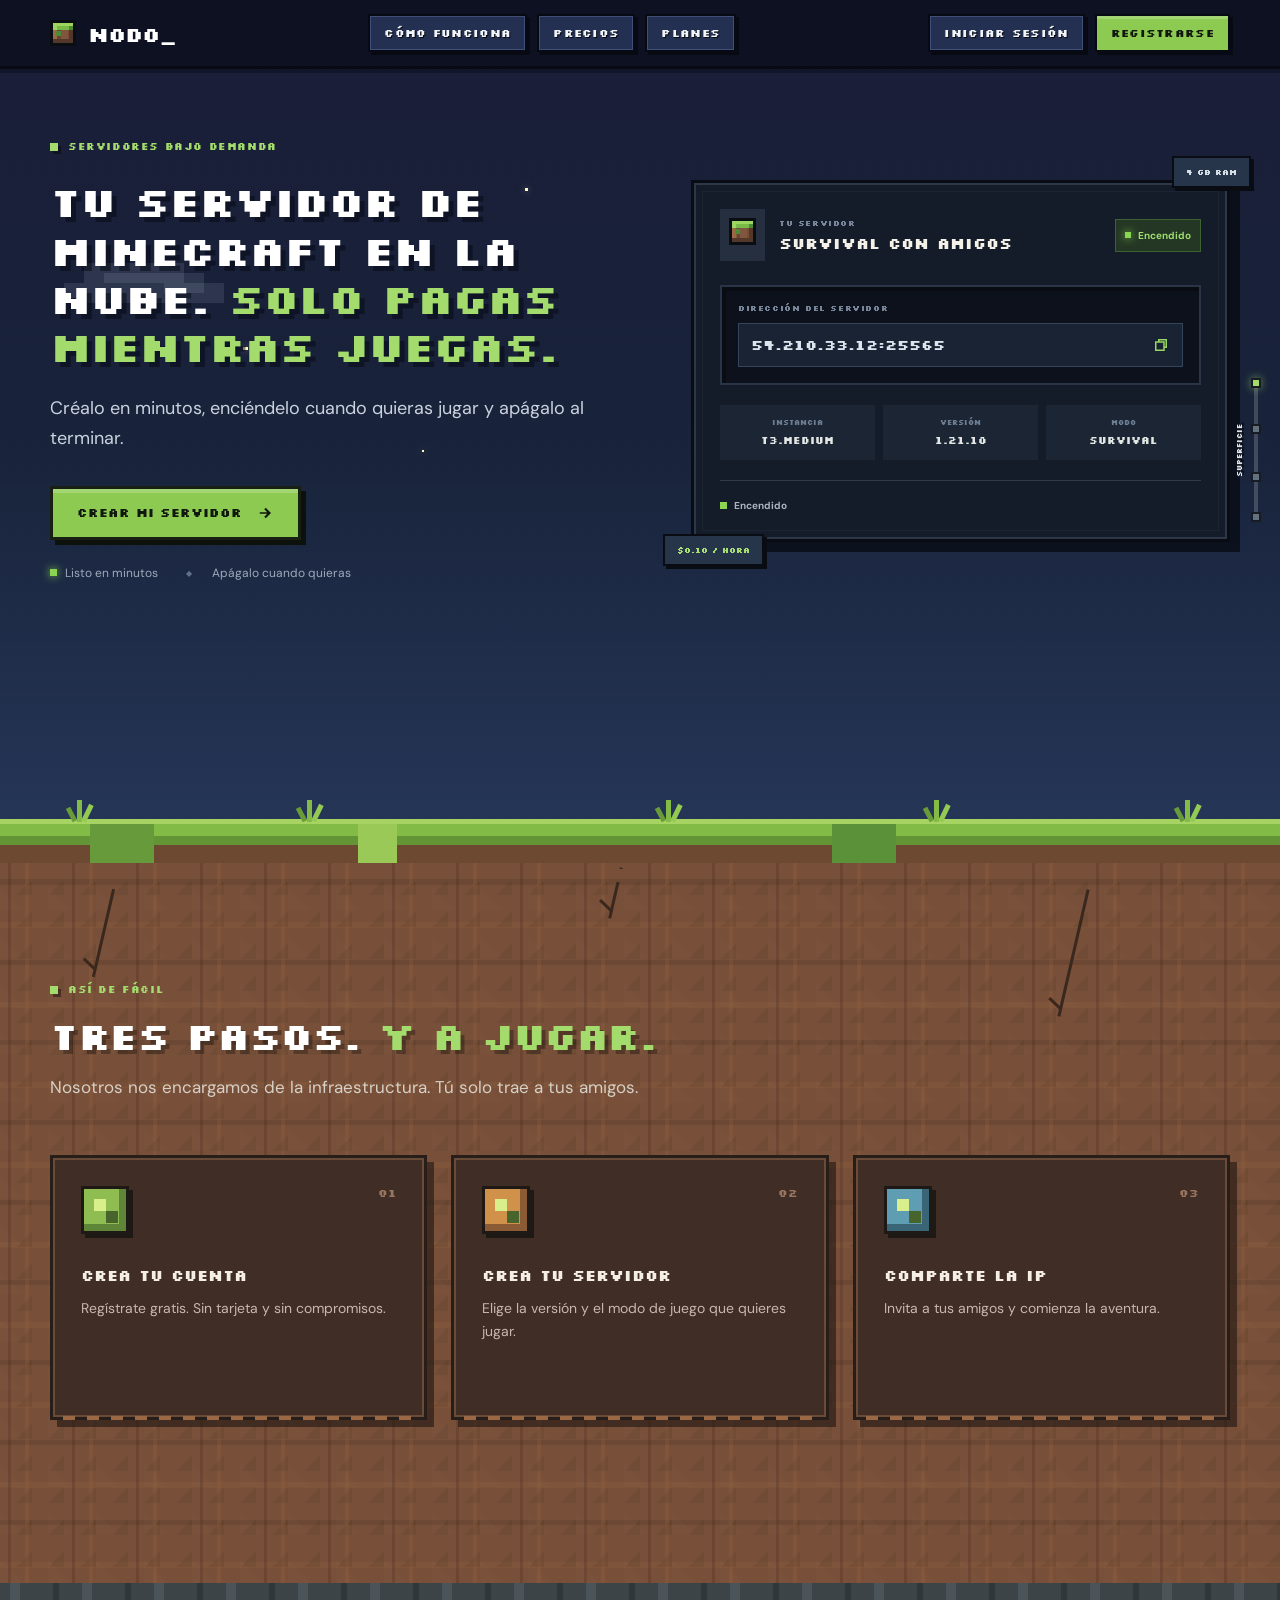
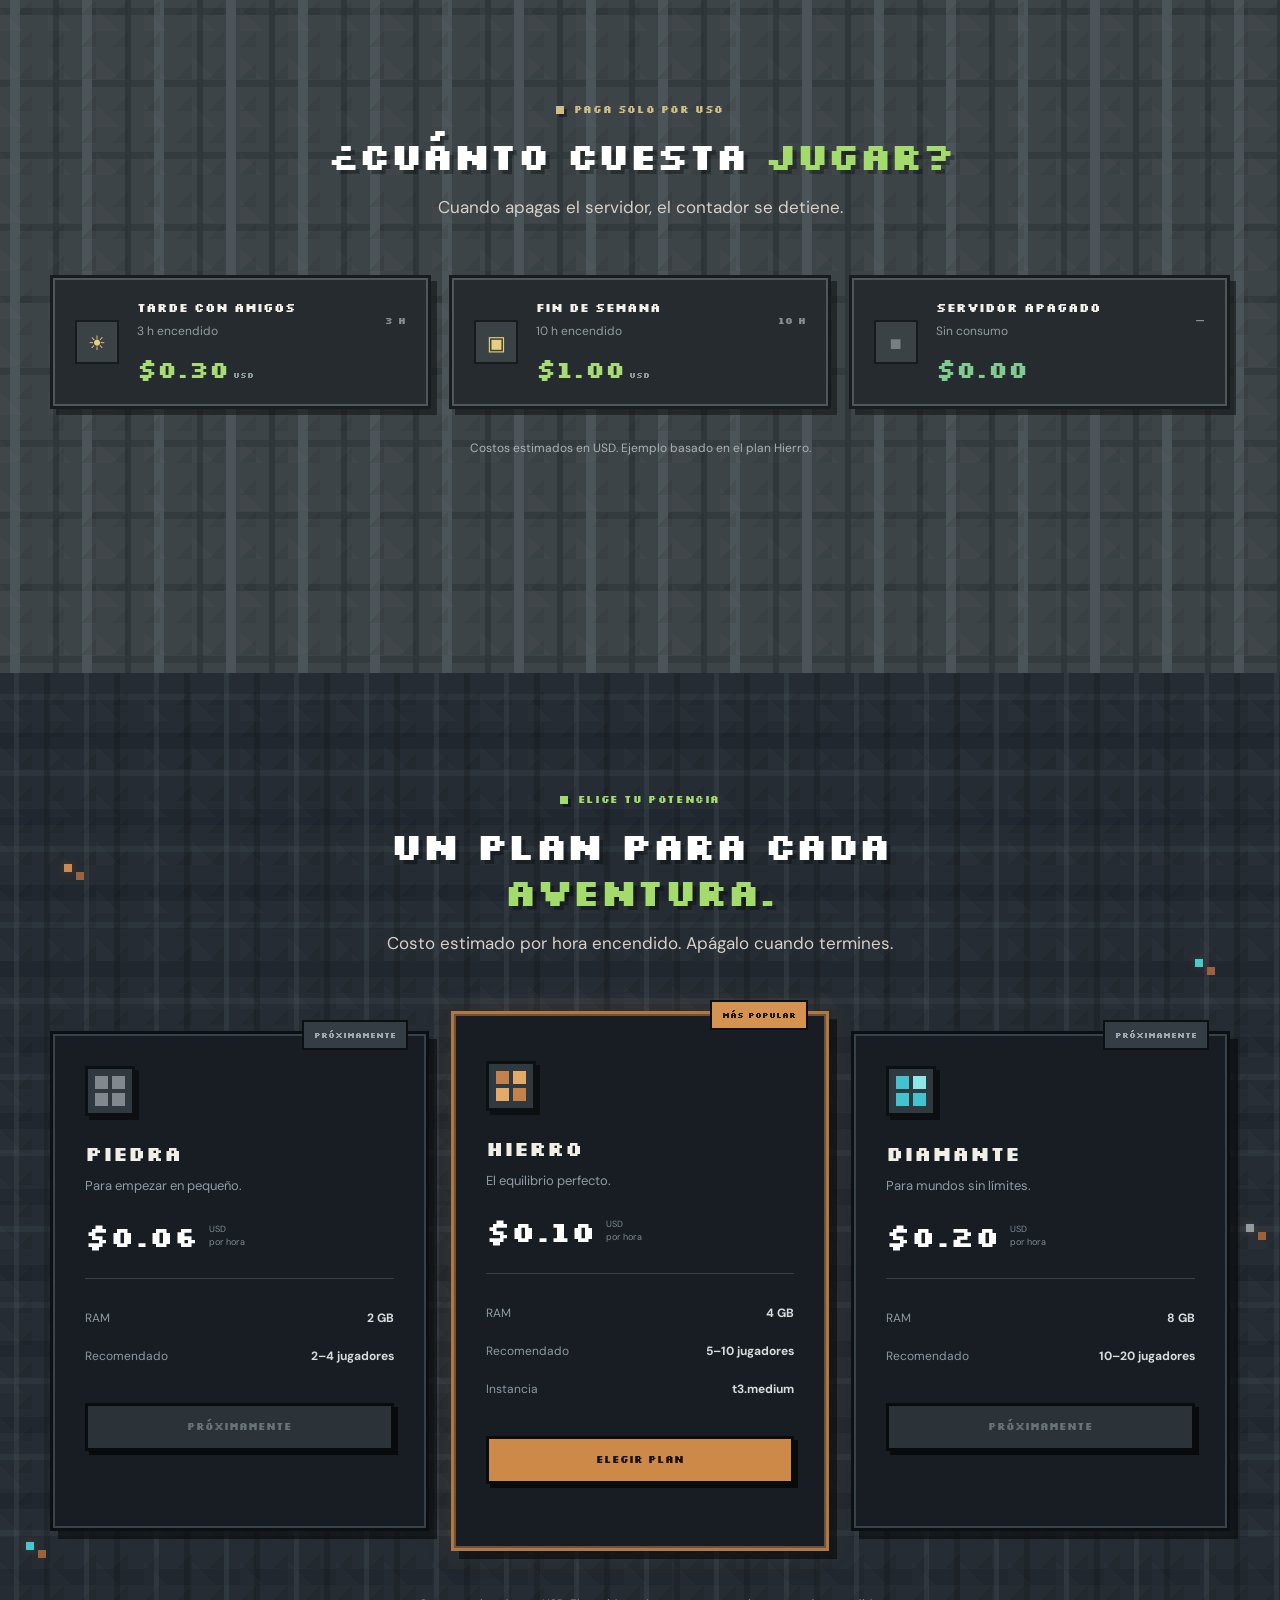
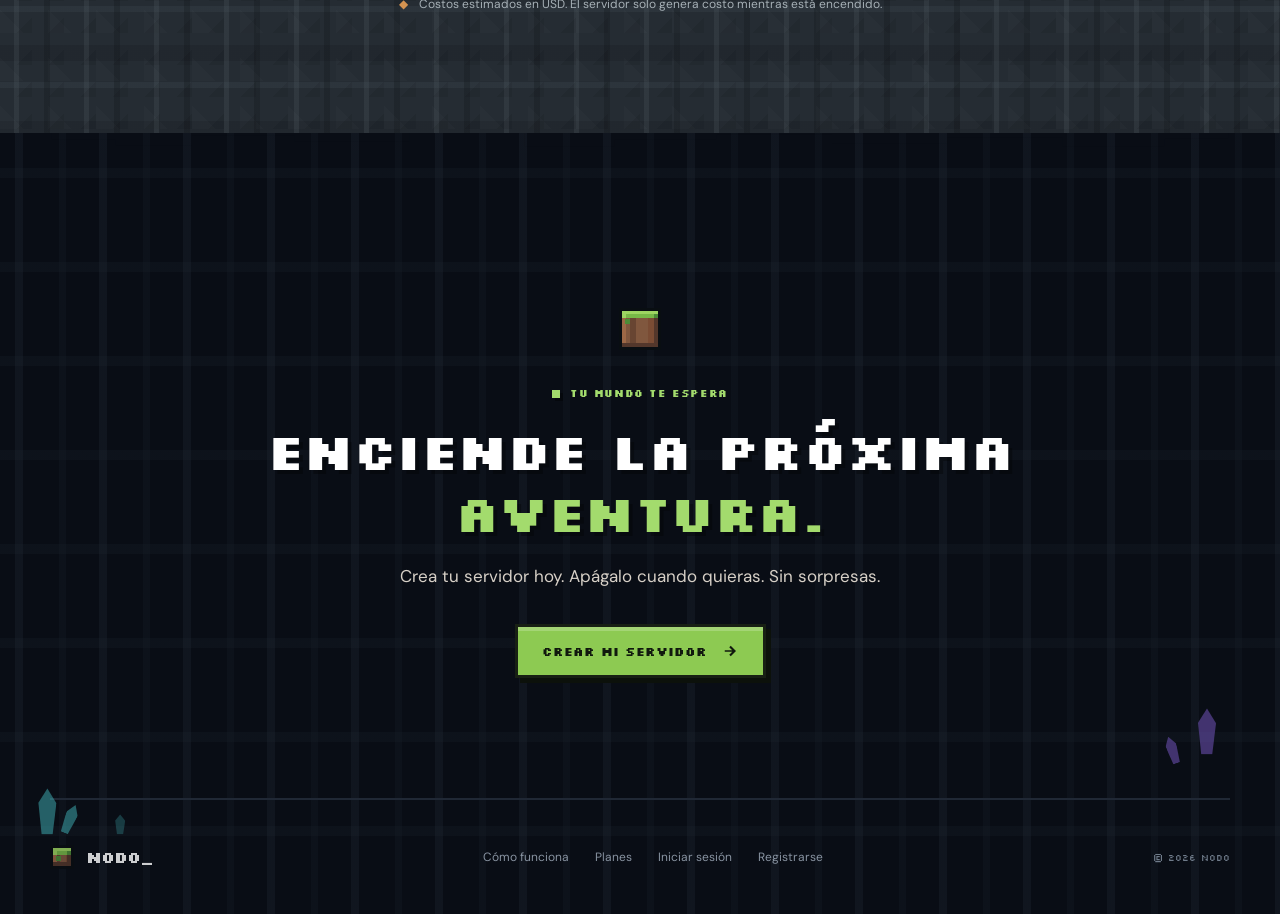
==== commit cb489aa7: "navbar fijo con botones y seccion activa en la pagina de inicio" ====
--- a/frontend/landing/index.html
+++ b/frontend/landing/index.html
@@ -20,13 +20,7 @@
         </div>
       </aside>
 
-      <section class="layer hero-layer" id="inicio" data-depth>
-        <div class="stars" aria-hidden="true">
-          <i></i><i></i><i></i><i></i><i></i><i></i><i></i><i></i>
-        </div>
-        <div class="cloud cloud-one" aria-hidden="true"><i></i></div>
-        <div class="cloud cloud-two" aria-hidden="true"><i></i></div>
-
+      <header class="site-header">
         <nav class="nav shell" aria-label="Navegación principal">
           <a class="brand" href="#inicio" aria-label="NODO, inicio">
             <span class="pixel-block" aria-hidden="true"><i></i></span>
@@ -34,6 +28,7 @@
           </a>
           <div class="nav-links">
             <a href="#como-funciona">Cómo funciona</a>
+            <a href="#precios">Precios</a>
             <a href="#planes">Planes</a>
           </div>
           <div class="nav-actions">
@@ -41,6 +36,14 @@
             <button class="mini-button" data-href="../registro/">Registrarse</button>
           </div>
         </nav>
+      </header>
+
+      <section class="layer hero-layer" id="inicio" data-depth>
+        <div class="stars" aria-hidden="true">
+          <i></i><i></i><i></i><i></i><i></i><i></i><i></i><i></i>
+        </div>
+        <div class="cloud cloud-one" aria-hidden="true"><i></i></div>
+        <div class="cloud cloud-two" aria-hidden="true"><i></i></div>
 
         <div class="hero-content shell">
           <div class="hero-copy reveal">
--- a/frontend/landing/landing.css
+++ b/frontend/landing/landing.css
@@ -11,8 +11,11 @@
   overflow: hidden;
 }
 
+/* las anclas del menu no quedan escondidas debajo del navbar fijo */
+html { scroll-padding-top: 70px; }
+
 .hero-layer {
-  min-height: 860px;
+  min-height: 794px;
   background:
     linear-gradient(180deg, rgba(93, 84, 151, .12), transparent 44%),
     linear-gradient(180deg, #11172b 0%, #19243c 50%, #263759 100%);
@@ -30,13 +33,23 @@
   background-size: 16px 16px;
 }
 
+/* Navbar fijo arriba con fondo propio para que no se pierda al bajar */
+.site-header {
+  position: sticky;
+  top: 0;
+  z-index: 40;
+  background: rgba(14, 19, 35, .94);
+  border-bottom: 3px solid #070a12;
+  box-shadow: 0 4px 0 rgba(5, 8, 15, .35);
+  backdrop-filter: blur(4px);
+}
+
 .nav {
-  height: 88px;
+  height: 66px;
   display: flex;
   align-items: center;
   justify-content: space-between;
-  position: relative;
-  z-index: 10;
+  gap: 20px;
 }
 
 .brand {
@@ -45,38 +58,58 @@
   gap: 12px;
   color: #fff;
   text-decoration: none;
-  font: 700 23px/1 'Silkscreen', monospace;
+  font: 700 21px/1 'Silkscreen', monospace;
   letter-spacing: -1px;
 }
+
+.nav .pixel-block { width: 26px; height: 26px; }
 
 .nav-links, .nav-actions {
   display: flex;
   align-items: center;
-  gap: 32px;
+  gap: 10px;
+}
+
+/* cada opcion del menu es un boton de bloque */
+.nav-links a, .text-button, .mini-button {
+  display: inline-flex;
+  align-items: center;
+  min-height: 38px;
+  padding: 0 14px;
+  border: 2px solid #070a12;
+  box-shadow: 3px 3px 0 #070a12;
+  text-decoration: none;
+  white-space: nowrap;
+  font: 700 11px 'Silkscreen', monospace;
+  letter-spacing: .3px;
+  transition: translate .15s ease, box-shadow .15s ease, background-color .15s ease, color .15s ease;
 }
 
 .nav-links a, .text-button {
-  color: #cdd3df;
-  font-size: 14px;
-  font-weight: 600;
-  text-decoration: none;
-  transition: color .2s;
-}
-
-.nav-links a:hover, .text-button:hover { color: #fff; }
-
-.text-button { background: none; border: 0; }
+  color: #f1f4f8;
+  background: #243052;
+  box-shadow: 3px 3px 0 #070a12, inset 0 0 0 1px #3f4f78;
+  text-shadow: 1px 1px 0 #070a12;
+}
+
+.nav-links a.active {
+  color: #10190c;
+  background: #a3db6d;
+  box-shadow: 3px 3px 0 #070a12, inset 0 2px 0 rgba(255,255,255,.25);
+}
 
 .mini-button {
-  border: 2px solid #8fca55;
-  background: #77ad46;
   color: #10190c;
-  padding: 10px 16px;
-  box-shadow: 3px 3px 0 #10190c;
-  font: 700 11px 'Silkscreen', monospace;
-}
-
-.mini-button:hover { background: #96d45b; transform: translate(-1px, -1px); }
+  background: #8dca52;
+  box-shadow: 3px 3px 0 #070a12, inset 0 3px 0 rgba(255,255,255,.2);
+}
+
+@media (hover: hover) {
+  .nav-links a:hover, .text-button:hover, .mini-button:hover { translate: -2px -2px; }
+  .nav-links a:not(.active):hover, .text-button:hover { color: #fff; background: #2e3d66; box-shadow: 5px 5px 0 #070a12, inset 0 0 0 1px #8dca52; }
+  .nav-links a.active:hover { box-shadow: 5px 5px 0 #070a12, inset 0 2px 0 rgba(255,255,255,.25); }
+  .mini-button:hover { background: #a4df69; box-shadow: 5px 5px 0 #070a12, inset 0 3px 0 rgba(255,255,255,.2); }
+}
 
 .hero-content {
   min-height: 680px;
@@ -667,13 +700,36 @@
 
 .depth-track a.active { background: #a2db68; box-shadow: 0 0 8px rgba(162,219,104,.6); }
 
-.reveal { opacity: 0; transform: translateY(22px); transition: opacity .65s ease, transform .65s ease; }
+.reveal { opacity: 0; transform: translateY(22px); transition: opacity .65s ease var(--retraso, 0s), transform .65s ease var(--retraso, 0s); }
 
 .reveal.is-visible { opacity: 1; transform: translateY(0); }
 
-.steps-grid .reveal:nth-child(2), .plans-grid .reveal:nth-child(2), .cost-grid .reveal:nth-child(2) { transition-delay: .1s; }
-
-.steps-grid .reveal:nth-child(3), .plans-grid .reveal:nth-child(3), .cost-grid .reveal:nth-child(3) { transition-delay: .2s; }
+.steps-grid .reveal:nth-child(2), .plans-grid .reveal:nth-child(2), .cost-grid .reveal:nth-child(2) { --retraso: .1s; }
+
+.steps-grid .reveal:nth-child(3), .plans-grid .reveal:nth-child(3), .cost-grid .reveal:nth-child(3) { --retraso: .2s; }
+
+/* Hover: la tarjeta se levanta y su sombra crece. Se usa "translate" para no chocar con el
+   "transform" de la animacion de aparicion, y el retraso de esa animacion no aplica aqui. */
+.server-stage, .earth-card, .cost-card, .plan-card {
+  transition: opacity .65s ease var(--retraso, 0s), transform .65s ease var(--retraso, 0s), translate .18s ease, box-shadow .18s ease, border-color .18s ease;
+}
+
+.server-card, .server-info span, .server-screen button, .plan-card button { transition: translate .15s ease, box-shadow .18s ease, border-color .18s ease, background-color .15s ease; }
+
+@media (hover: hover) {
+  .server-stage:hover { translate: -4px -6px; }
+  .server-stage:hover .server-card { border-color: #0b1018; box-shadow: 16px 16px 0 rgba(5,8,13,.7), inset 0 0 0 2px #5b8f3e, 0 0 32px rgba(141,202,82,.12); }
+  .server-screen button:hover { border-color: #8dca52; background: #1f2c3f; }
+  .server-info span:hover { translate: 0 -3px; background: #233044; box-shadow: 0 3px 0 #8dca52; }
+
+  .earth-card:hover { translate: -4px -6px; border-color: #1c1411; box-shadow: inset 0 0 0 2px #b48054, 13px 13px 0 rgba(38,25,20,.7); }
+
+  .cost-card:hover { translate: -4px -6px; box-shadow: inset 0 0 0 2px #a7db75, 12px 12px 0 rgba(14,17,18,.6); }
+
+  .plan-card:hover { translate: -4px -8px; box-shadow: inset 0 0 0 2px #5f6e78, 14px 14px 0 rgba(8,11,13,.7); }
+  .plan-card.featured:hover { border-color: #d49351; box-shadow: inset 0 0 0 2px #a8743f, 14px 14px 0 rgba(8,11,13,.7), 0 0 40px rgba(212,147,81,.25); }
+  .plan-card button:hover:not(:disabled) { translate: -2px -2px; box-shadow: 6px 6px 0 #080a0c; }
+}
 
 @keyframes cloud-drift { to { translate: 70px 0; } }
 
@@ -682,7 +738,11 @@
 @keyframes sparkle { 50% { opacity: .35; filter: brightness(.7); } }
 
 @media (max-width: 900px) {
-  .nav-links { display: none; }
+  html { scroll-padding-top: 108px; }
+  /* las secciones pasan a una segunda fila del navbar */
+  .nav { height: auto; flex-wrap: wrap; row-gap: 12px; padding-block: 14px; }
+  .nav-links { order: 3; width: 100%; justify-content: center; gap: 8px; }
+  .nav-links a { min-height: 32px; padding: 0 10px; font-size: 8px; }
   .hero-content { grid-template-columns: 1fr; gap: 58px; padding-top: 65px; padding-bottom: 130px; }
   .hero-copy { text-align: center; }
   .hero-copy .eyebrow, .trust-row { justify-content: center; }
@@ -697,12 +757,12 @@
 
 @media (max-width: 600px) {
   .shell { width: min(100% - 32px, 500px); }
-  .hero-layer { min-height: 1050px; }
-  .nav { height: 72px; }
-  .brand { font-size: 18px; gap: 8px; }
-  .nav .pixel-block { width: 26px; height: 26px; }
-  .nav-actions .text-button { display: none; }
-  .mini-button { padding: 9px 11px; font-size: 8px; }
+  .hero-layer { min-height: 978px; }
+  .nav { padding-block: 12px; }
+  .brand { font-size: 16px; gap: 8px; }
+  .nav .pixel-block { width: 24px; height: 24px; }
+  .nav-actions { gap: 8px; }
+  .text-button, .mini-button { min-height: 32px; padding: 0 9px; font-size: 8px; }
   .hero-content { padding-top: 36px; align-items: start; gap: 58px; }
   .hero-copy h1 { margin-block: 20px; font-size: 31px; line-height: 1.23; letter-spacing: -1.5px; }
   .hero-subtitle { font-size: 16px; line-height: 1.55; }
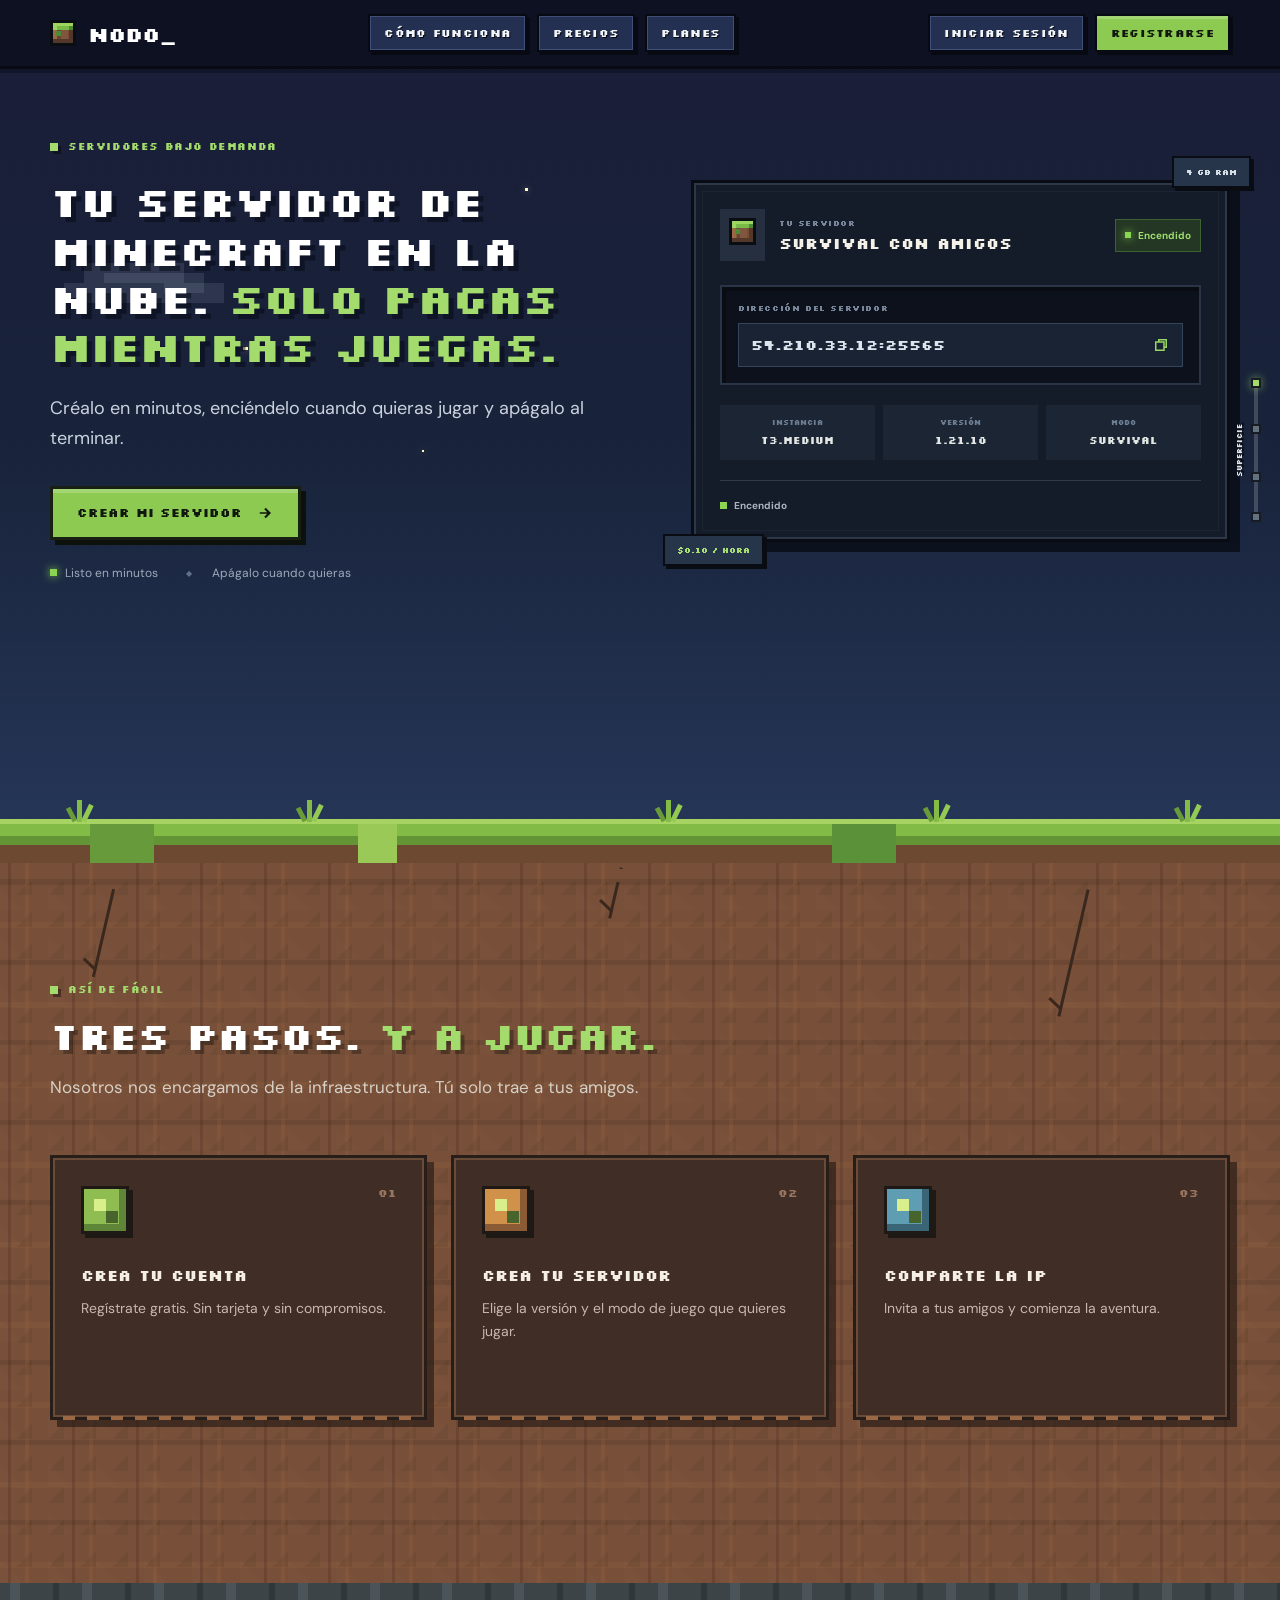
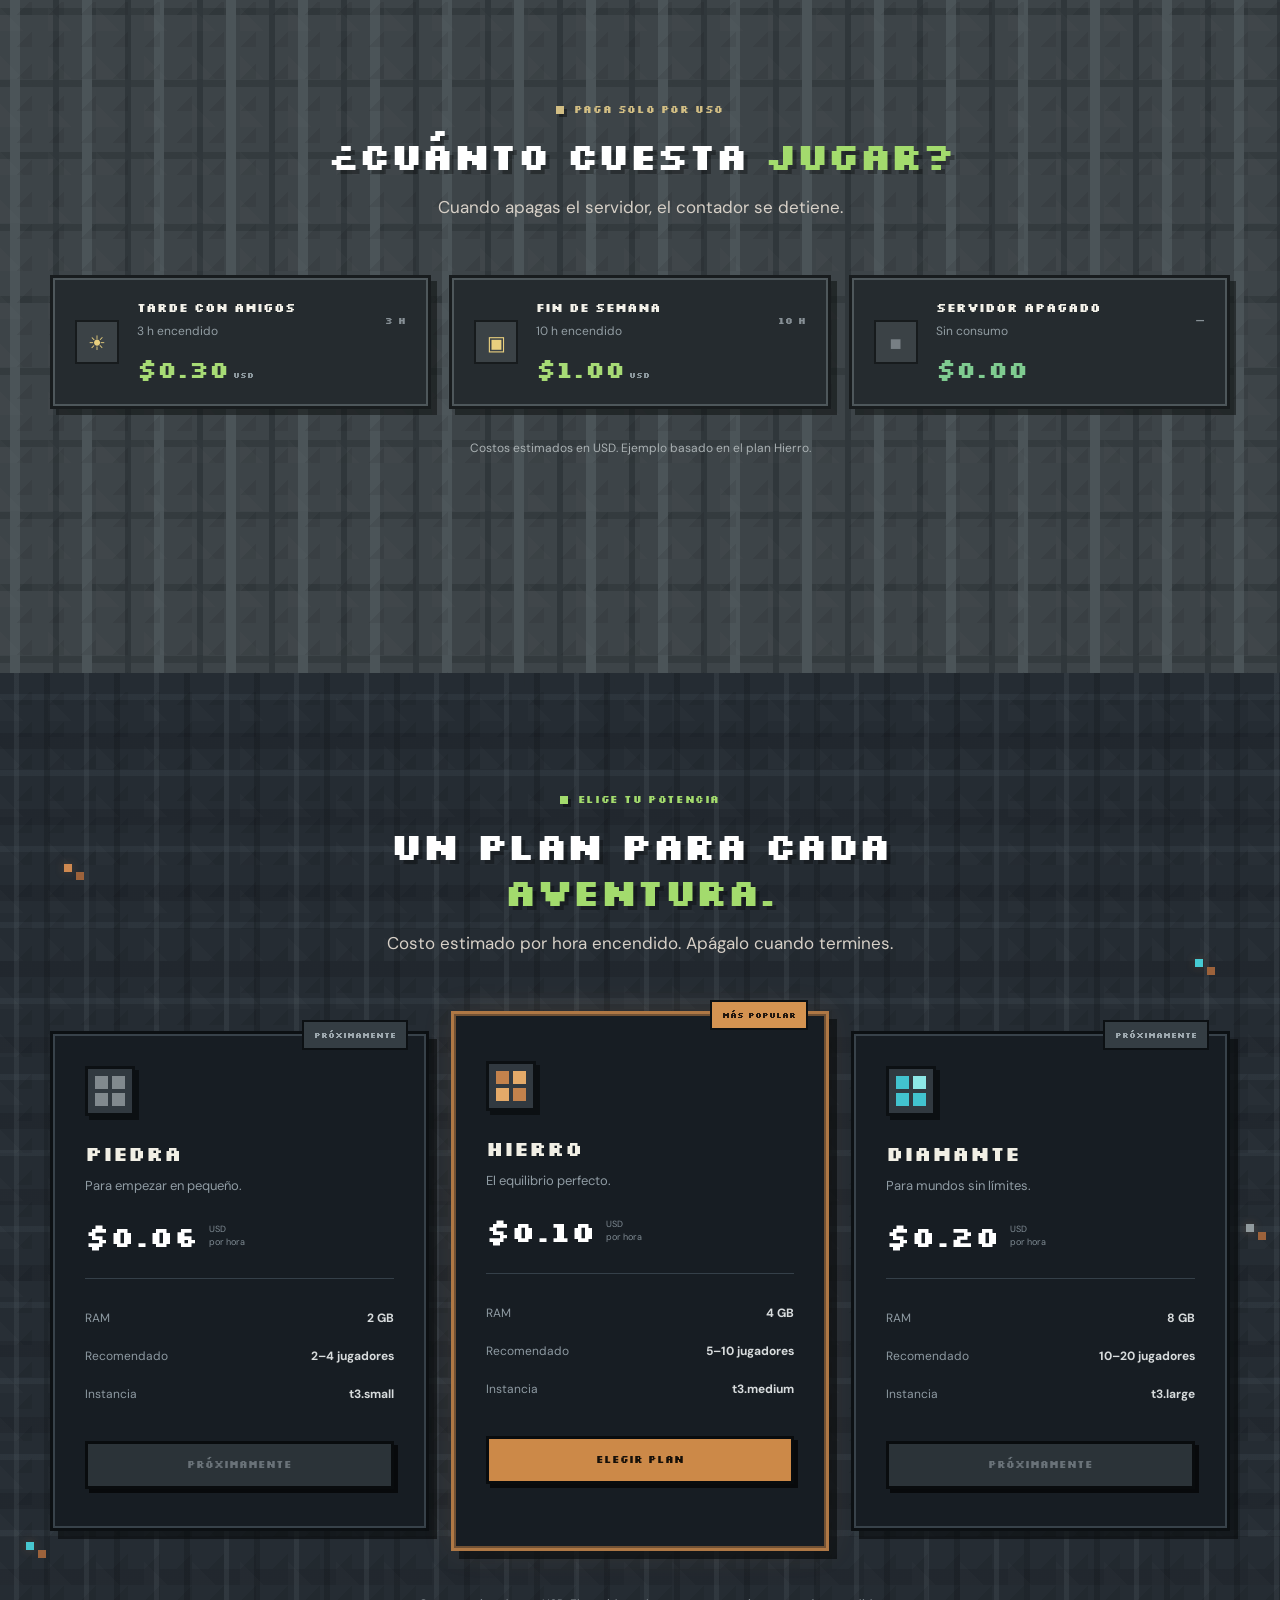
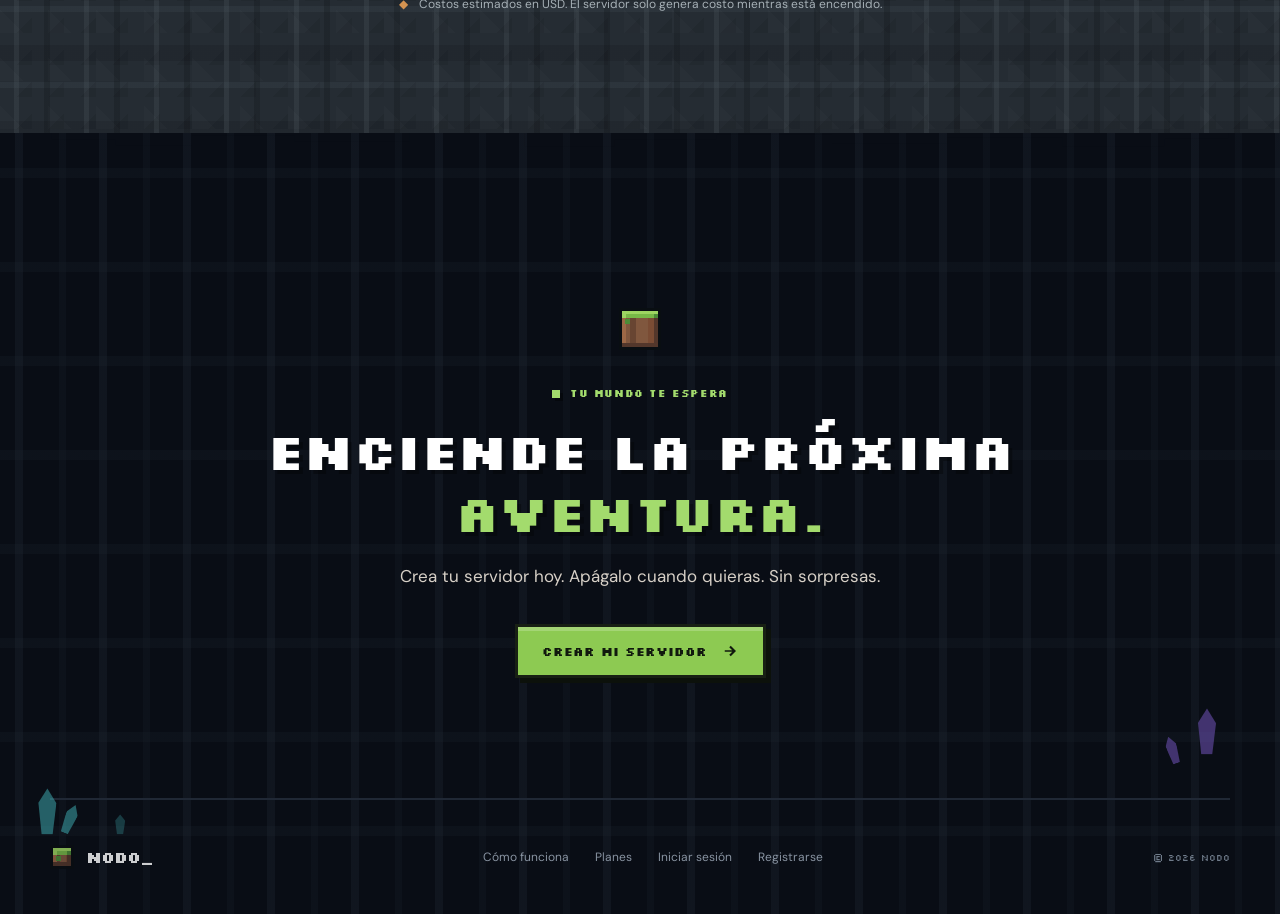
==== commit 7a8224b2: "tipo de instancia en todos los planes de la pagina de inicio" ====
--- a/frontend/landing/index.html
+++ b/frontend/landing/index.html
@@ -186,6 +186,7 @@
               <ul>
                 <li><span>RAM</span><b>2 GB</b></li>
                 <li><span>Recomendado</span><b>2–4 jugadores</b></li>
+                <li><span>Instancia</span><b>t3.small</b></li>
               </ul>
               <button disabled>Próximamente</button>
             </article>
@@ -211,6 +212,7 @@
               <ul>
                 <li><span>RAM</span><b>8 GB</b></li>
                 <li><span>Recomendado</span><b>10–20 jugadores</b></li>
+                <li><span>Instancia</span><b>t3.large</b></li>
               </ul>
               <button disabled>Próximamente</button>
             </article>
--- a/frontend/landing/landing.css
+++ b/frontend/landing/landing.css
@@ -726,9 +726,28 @@
 
   .cost-card:hover { translate: -4px -6px; box-shadow: inset 0 0 0 2px #a7db75, 12px 12px 0 rgba(14,17,18,.6); }
 
-  .plan-card:hover { translate: -4px -8px; box-shadow: inset 0 0 0 2px #5f6e78, 14px 14px 0 rgba(8,11,13,.7); }
-  .plan-card.featured:hover { border-color: #d49351; box-shadow: inset 0 0 0 2px #a8743f, 14px 14px 0 rgba(8,11,13,.7), 0 0 40px rgba(212,147,81,.25); }
+  /* el plan bajo el mouse toma el estilo de "elegido" con el color de su mineral,
+     y Hierro vuelve a verse normal mientras tanto */
+  .plan-card:hover { translate: -4px -8px; border-color: var(--color-plan); box-shadow: inset 0 0 0 2px var(--color-plan-oscuro), 14px 14px 0 rgba(8,11,13,.7), 0 0 40px var(--brillo-plan); }
+  .plan-card:hover .plan-tag { color: #12161a; background: var(--color-plan); }
+  .plans-grid:has(.plan-card:hover) .plan-card.featured:not(:hover) { border-color: #0c1013; box-shadow: inset 0 0 0 2px #38424a, 8px 8px 0 rgba(8,11,13,.65); }
+  .plans-grid:has(.plan-card:hover) .plan-card.featured:not(:hover) .plan-tag { color: #9da8ae; background: #343d43; }
   .plan-card button:hover:not(:disabled) { translate: -2px -2px; box-shadow: 6px 6px 0 #080a0c; }
+}
+
+.plan-card.stone { --color-plan: #a9b2b7; --color-plan-oscuro: #5d666b; --brillo-plan: rgba(169,178,183,.18); }
+
+.plan-card.iron { --color-plan: #d49351; --color-plan-oscuro: #a8743f; --brillo-plan: rgba(212,147,81,.25); }
+
+.plan-card.diamond { --color-plan: #4fd0db; --color-plan-oscuro: #2b8a92; --brillo-plan: rgba(79,208,219,.22); }
+
+.plan-tag { transition: color .18s ease, background-color .18s ease; }
+
+/* en pantalla ancha el plan elegido tambien es mas alto */
+@media (hover: hover) and (min-width: 901px) {
+  .plan-card { transition: opacity .65s ease var(--retraso, 0s), transform .65s ease var(--retraso, 0s), translate .18s ease, box-shadow .18s ease, border-color .18s ease, min-height .2s ease, padding-top .2s ease; }
+  .plan-card:hover { min-height: 540px; padding-top: 47px; }
+  .plans-grid:has(.plan-card:hover) .plan-card.featured:not(:hover) { min-height: 500px; padding-top: 32px; }
 }
 
 @keyframes cloud-drift { to { translate: 70px 0; } }
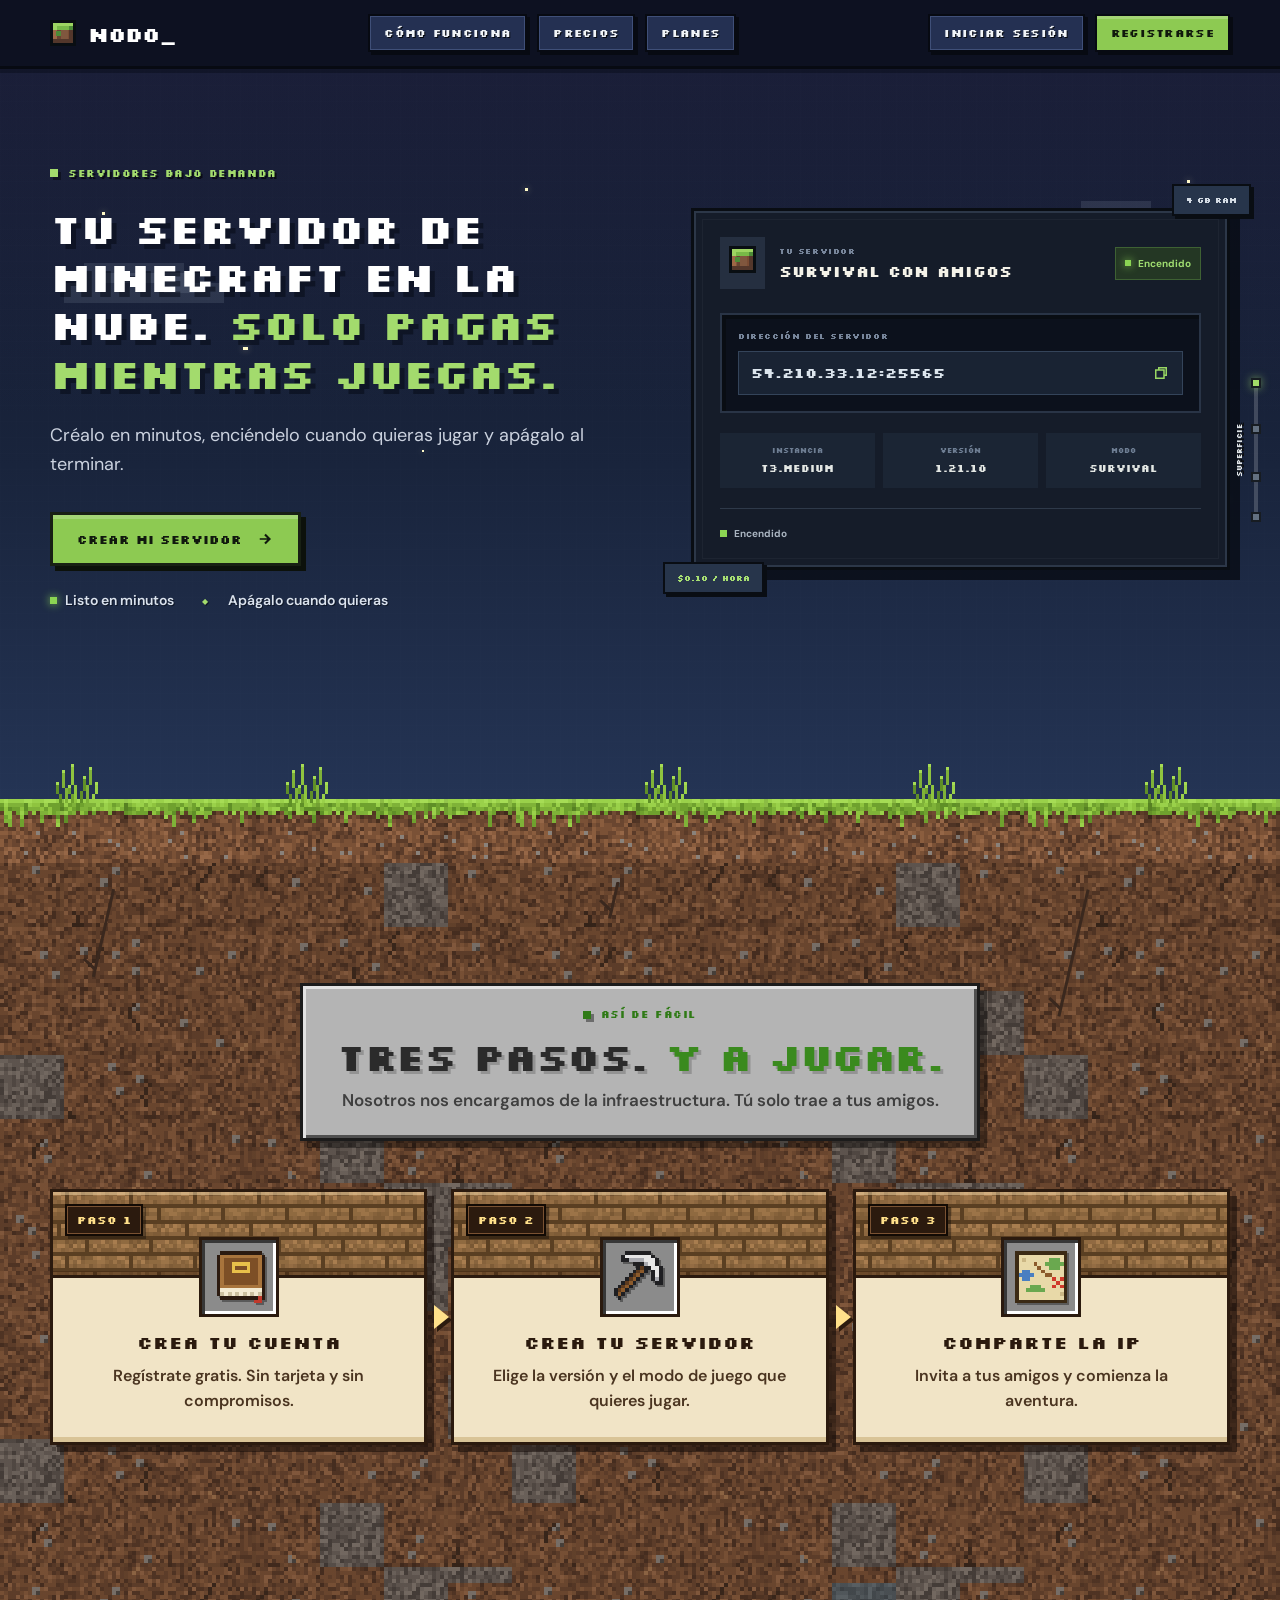
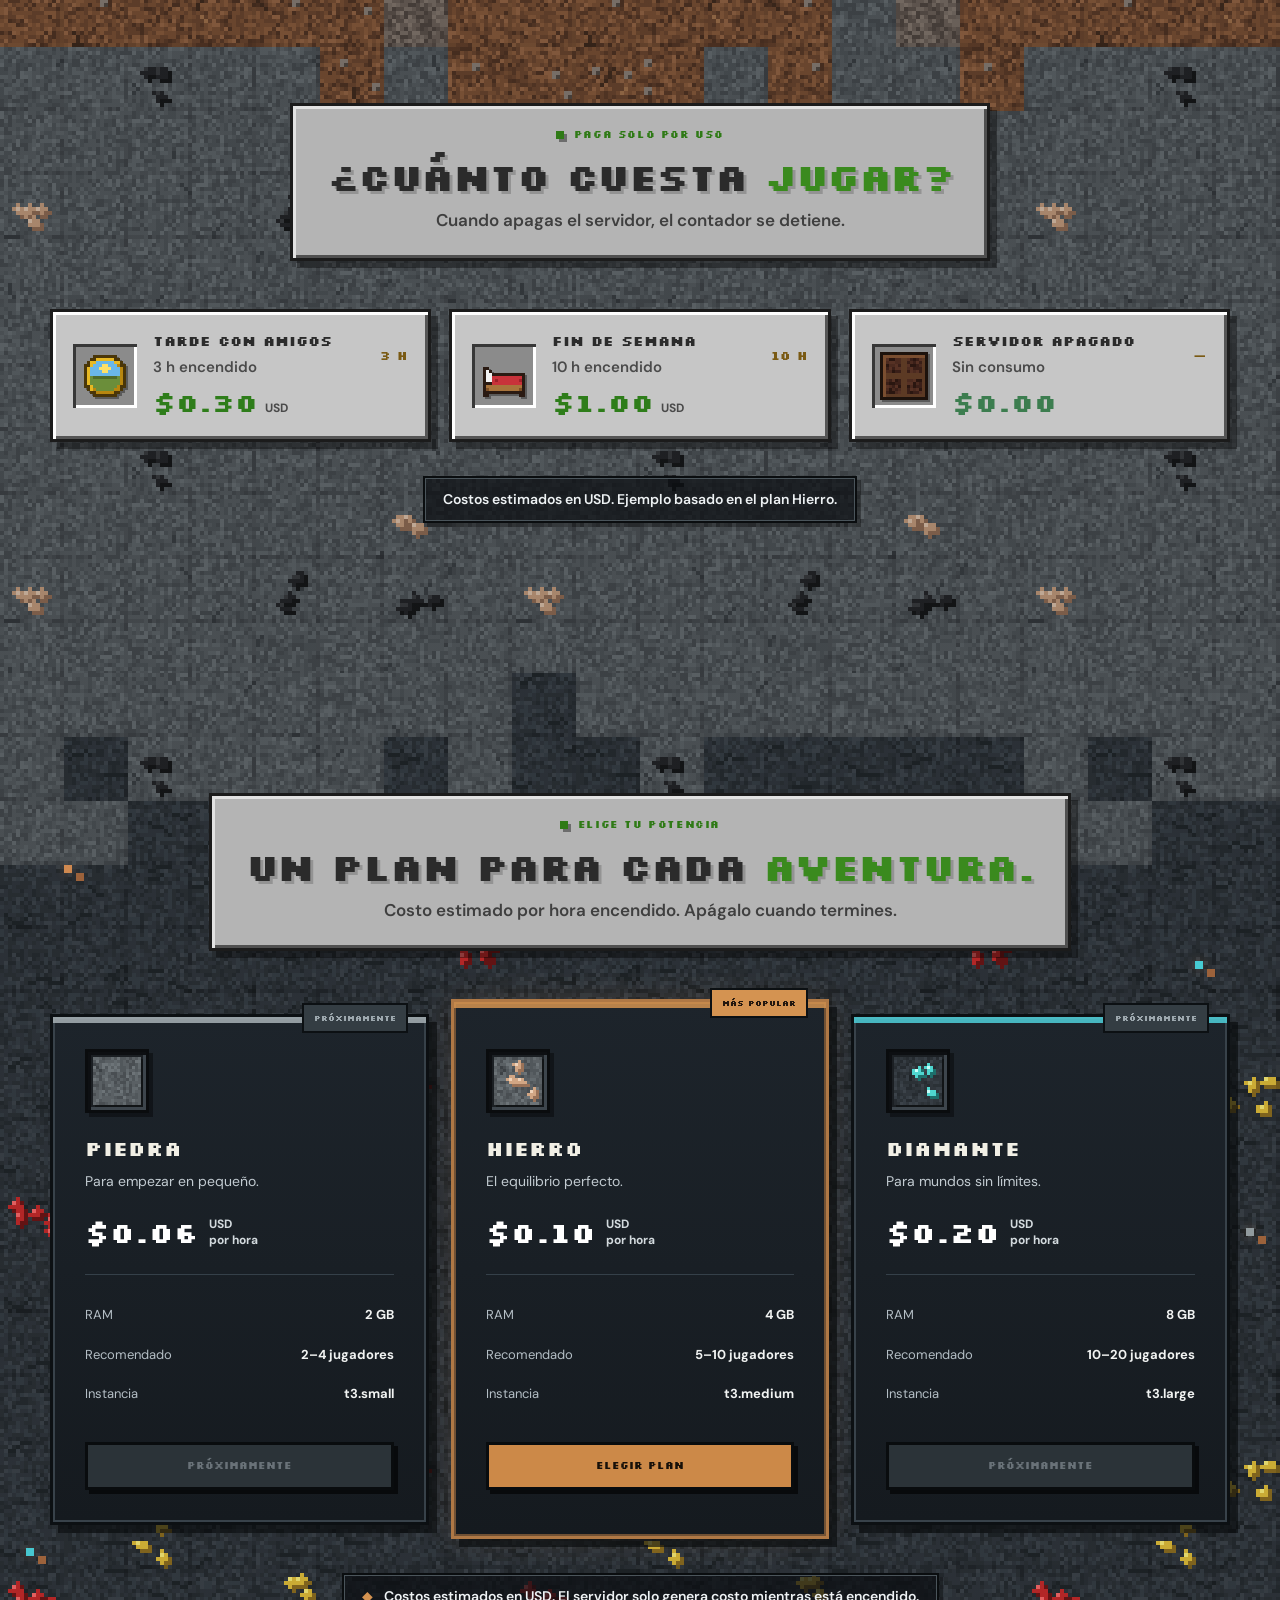
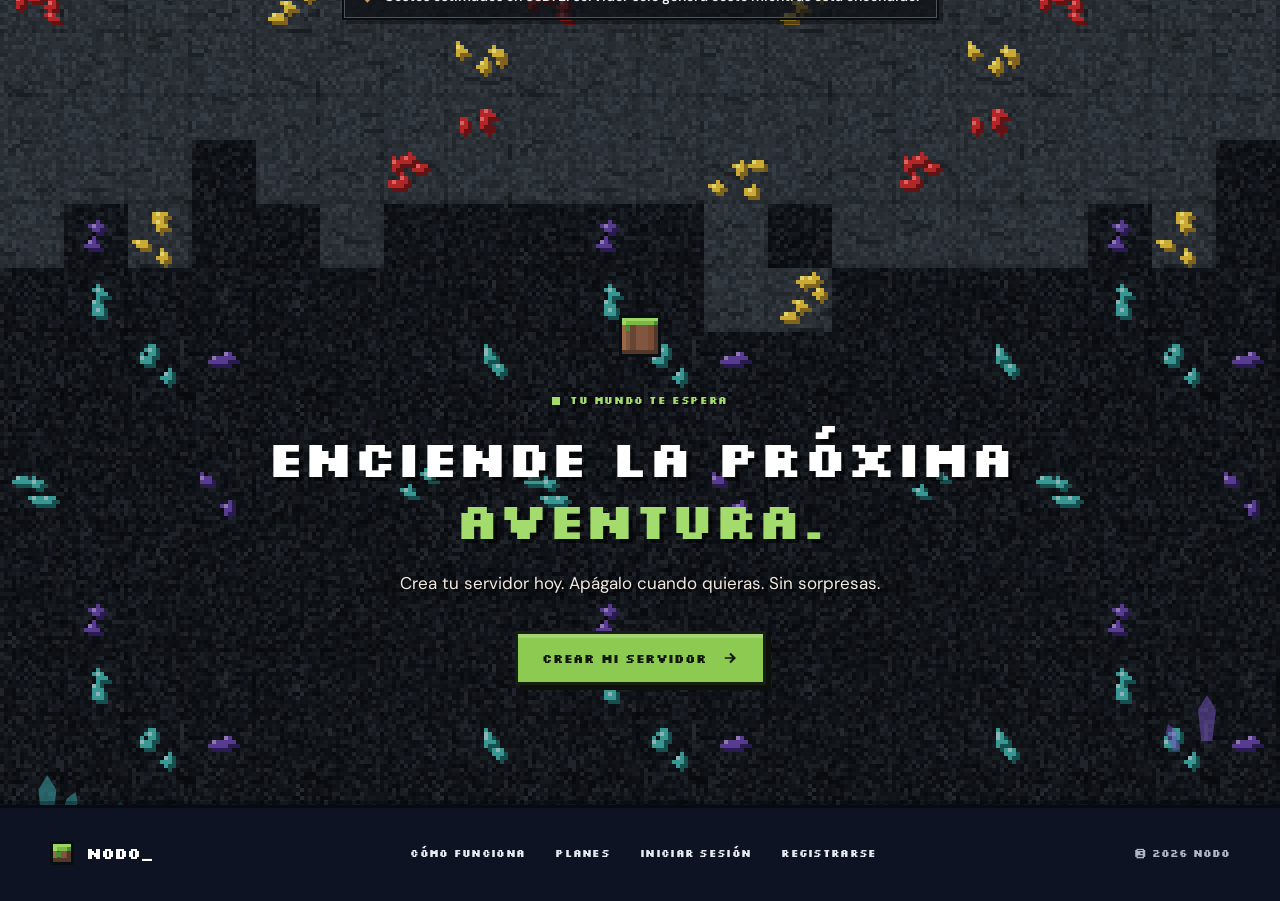
==== commit dc877b40: "tarjetas con iconos pixel y placas de menu en la pagina de inicio" ====
--- a/frontend/landing/index.html
+++ b/frontend/landing/index.html
@@ -108,27 +108,33 @@
       <section class="layer dirt-layer jagged-top" id="como-funciona" data-depth>
         <div class="roots" aria-hidden="true"><i></i><i></i><i></i></div>
         <div class="section-content shell">
-          <header class="section-header reveal">
+          <header class="section-header centered reveal">
             <p class="eyebrow"><span></span> ASÍ DE FÁCIL</p>
             <h2>Tres pasos. <em>Y a jugar.</em></h2>
             <p>Nosotros nos encargamos de la infraestructura. Tú solo trae a tus amigos.</p>
           </header>
           <div class="steps-grid">
             <article class="earth-card reveal">
-              <span class="step-number">01</span>
-              <div class="step-icon step-01" aria-hidden="true"><i></i></div>
+              <div class="step-top">
+                <span class="step-number">Paso 1</span>
+                <div class="item-slot" aria-hidden="true"><i class="item libro"></i></div>
+              </div>
               <h3>Crea tu cuenta</h3>
               <p>Regístrate gratis. Sin tarjeta y sin compromisos.</p>
             </article>
             <article class="earth-card reveal">
-              <span class="step-number">02</span>
-              <div class="step-icon step-02" aria-hidden="true"><i></i></div>
+              <div class="step-top">
+                <span class="step-number">Paso 2</span>
+                <div class="item-slot" aria-hidden="true"><i class="item pico"></i></div>
+              </div>
               <h3>Crea tu servidor</h3>
               <p>Elige la versión y el modo de juego que quieres jugar.</p>
             </article>
             <article class="earth-card reveal">
-              <span class="step-number">03</span>
-              <div class="step-icon step-03" aria-hidden="true"><i></i></div>
+              <div class="step-top">
+                <span class="step-number">Paso 3</span>
+                <div class="item-slot" aria-hidden="true"><i class="item mapa"></i></div>
+              </div>
               <h3>Comparte la IP</h3>
               <p>Invita a tus amigos y comienza la aventura.</p>
             </article>
@@ -145,19 +151,19 @@
           </header>
           <div class="cost-grid">
             <article class="cost-card reveal">
-              <span class="cost-icon" aria-hidden="true">☀</span>
+              <span class="item-slot cost-slot" aria-hidden="true"><i class="item reloj"></i></span>
               <div><h3>Tarde con amigos</h3><p>3 h encendido</p></div>
               <span class="hours">3 h</span>
               <strong>$0.30<small> USD</small></strong>
             </article>
             <article class="cost-card reveal">
-              <span class="cost-icon" aria-hidden="true">▣</span>
+              <span class="item-slot cost-slot" aria-hidden="true"><i class="item cama"></i></span>
               <div><h3>Fin de semana</h3><p>10 h encendido</p></div>
               <span class="hours">10 h</span>
               <strong>$1.00<small> USD</small></strong>
             </article>
             <article class="cost-card reveal off-card">
-              <span class="cost-icon" aria-hidden="true">■</span>
+              <span class="item-slot cost-slot" aria-hidden="true"><i class="item lampara"></i></span>
               <div><h3>Servidor apagado</h3><p>Sin consumo</p></div>
               <span class="hours">—</span>
               <strong>$0.00<small></small></strong>
@@ -179,7 +185,7 @@
           <div class="plans-grid">
             <article class="plan-card stone reveal">
               <span class="plan-tag">Próximamente</span>
-              <div class="ore-icon" aria-hidden="true"><i></i><i></i><i></i><i></i></div>
+              <div class="item-slot" aria-hidden="true"><i class="item bloque-piedra"></i></div>
               <h3>Piedra</h3>
               <p class="plan-description">Para empezar en pequeño.</p>
               <div class="price"><strong>$0.06</strong><span> USD<br />por hora</span></div>
@@ -192,7 +198,7 @@
             </article>
             <article class="plan-card iron featured reveal">
               <span class="plan-tag">Más popular</span>
-              <div class="ore-icon" aria-hidden="true"><i></i><i></i><i></i><i></i></div>
+              <div class="item-slot" aria-hidden="true"><i class="item bloque-hierro"></i></div>
               <h3>Hierro</h3>
               <p class="plan-description">El equilibrio perfecto.</p>
               <div class="price"><strong>$0.10</strong><span> USD<br />por hora</span></div>
@@ -205,7 +211,7 @@
             </article>
             <article class="plan-card diamond reveal">
               <span class="plan-tag">Próximamente</span>
-              <div class="ore-icon" aria-hidden="true"><i></i><i></i><i></i><i></i></div>
+              <div class="item-slot" aria-hidden="true"><i class="item bloque-diamante"></i></div>
               <h3>Diamante</h3>
               <p class="plan-description">Para mundos sin límites.</p>
               <div class="price"><strong>$0.20</strong><span> USD<br />por hora</span></div>
--- a/frontend/recursos-compartidos/base.css
+++ b/frontend/recursos-compartidos/base.css
@@ -66,8 +66,8 @@
 
 .auth-heading > p:last-child,
 .servers-title > p:last-child {
-  color: #8f98a5;
-  font-size: 15px;
+  color: #c3cad2;
+  font-size: 16px;
   line-height: 1.6;
 }
 
@@ -132,7 +132,7 @@
   align-items: center;
   gap: 10px;
   color: #9ed467;
-  font: 700 9px 'Silkscreen', monospace;
+  font: 700 10px 'Silkscreen', monospace;
   letter-spacing: .6px;
 }
 
@@ -154,7 +154,7 @@
   background: #8dca52;
   border: 3px solid #0b0e09;
   box-shadow: inset 0 4px 0 rgba(255,255,255,.18), 5px 5px 0 #080b07;
-  font: 700 10px 'Silkscreen', monospace;
+  font: 700 12px 'Silkscreen', monospace;
 }
 
 .app-primary-button:hover:not(:disabled) { background: #a4df69; transform: translate(-1px, -1px); }
@@ -175,17 +175,17 @@
   border-bottom: 2px solid #292e35;
 }
 
-.app-user { display: flex; align-items: center; gap: 12px; color: #8e98a2; font-size: 12px; }
-
-.app-user > span { display: grid; place-items: center; width: 32px; height: 32px; color: #a9dc74; background: #283223; border: 2px solid #4c6835; font: 700 9px 'Silkscreen', monospace; }
-
-.app-user b { color: #bdc4c9; }
-
-.app-user button { margin-left: 14px; padding: 9px 11px; color: #8f99a3; background: transparent; border: 1px solid #3d444d; font-size: 11px; }
+.app-user { display: flex; align-items: center; gap: 12px; color: #c3cad2; font-size: 14px; }
+
+.app-user > span { display: grid; place-items: center; width: 36px; height: 36px; color: #a9dc74; background: #283223; border: 2px solid #4c6835; font: 700 11px 'Silkscreen', monospace; }
+
+.app-user b { color: #eef1ee; }
+
+.app-user button { margin-left: 14px; padding: 10px 13px; color: #d5dbe0; background: transparent; border: 1px solid #56606a; font-size: 13px; }
 
 .app-user button:hover { color: #e3e6e3; border-color: #626d77; }
 
-.dashboard-status { flex: 0 0 auto; display: inline-flex; align-items: center; gap: 6px; padding: 7px 8px; color: #929da5; background: #272d32; border: 1px solid #424a51; font-size: 8px; font-weight: 700; }
+.dashboard-status { flex: 0 0 auto; display: inline-flex; align-items: center; gap: 7px; padding: 8px 10px; color: #c3cad2; background: #272d32; border: 1px solid #4a535b; font-size: 12px; font-weight: 700; }
 
 .dashboard-status.on { color: #9bd66a; background: #253424; border-color: #49663b; }
 
@@ -208,7 +208,7 @@
 
 .success-toast span { display: grid; place-items: center; width: 22px; height: 22px; color: #152010; background: #8bcf52; font-weight: 900; }
 
-.back-link { display: inline-block; margin-bottom: 43px; color: #929ca6; text-decoration: none; font-size: 12px; font-weight: 700; }
+.back-link { display: inline-block; margin-bottom: 43px; color: #c3cad2; text-decoration: none; font-size: 15px; font-weight: 700; }
 
 .back-link:hover { color: #cdd3d7; }
 
@@ -224,7 +224,7 @@
   .app-header { width: calc(100% - 32px); height: 72px; }
   .app-user b, .app-user > span { display: none; }
   .app-user button { margin-left: 0; }
-  .dashboard-status { padding: 6px; font-size: 7px; }
+  .dashboard-status { padding: 6px 8px; font-size: 11px; }
   .success-toast { top: 14px; right: 14px; left: 14px; justify-content: center; }
   .back-link { margin-bottom: 34px; }
   .creation-toast { top: 14px; right: 14px; left: 14px; max-width: none; }
--- a/frontend/landing/landing.css
+++ b/frontend/landing/landing.css
@@ -117,6 +117,7 @@
   grid-template-columns: 1.02fr .98fr;
   align-items: center;
   gap: 80px;
+  padding-top: 56px;
   padding-bottom: 96px;
   position: relative;
   z-index: 3;
@@ -130,6 +131,7 @@
   font: 700 10px/1.3 'Silkscreen', monospace;
   letter-spacing: .6px;
   text-transform: uppercase;
+  text-shadow: 2px 2px 0 rgba(0,0,0,.6);
 }
 
 .eyebrow > span {
@@ -185,13 +187,15 @@
   display: flex;
   gap: 28px;
   margin-top: 24px;
-  color: #9da9ba;
-  font-size: 12px;
+  color: #dbe3ee;
+  font-size: 14px;
+  font-weight: 600;
+  text-shadow: 1px 1px 0 rgba(4, 8, 17, .6);
 }
 
 .trust-row span { display: flex; align-items: center; gap: 8px; }
 
-.trust-row span + span::before { content: '◆'; color: #60708c; font-size: 8px; margin-right: 12px; }
+.trust-row span + span::before { content: '◆'; color: #a3db6d; font-size: 8px; margin-right: 12px; }
 
 .status-light { width: 7px; height: 7px; background: #8bd553; box-shadow: 0 0 9px #8bd553; }
 
@@ -346,26 +350,23 @@
   position: absolute;
   z-index: 5;
   left: 0; right: 0; bottom: 0;
-  height: 44px;
-  background:
-    linear-gradient(90deg, transparent 0 7%, #679a3a 7% 12%, transparent 12% 28%, #9bc957 28% 31%, transparent 31% 65%, #5b9139 65% 70%, transparent 70%),
-    linear-gradient(#82bb45 0 12px, #639436 12px 21px, #6e4932 21px);
-  border-top: 5px solid #a7d363;
+  height: 64px;
+  /* fila de bloques de pasto vistos de lado (textura propia de 8 bloques de 16x16, x4) */
+  background: url('texturas/pasto.png') 0 0 / 512px 64px repeat-x;
+  image-rendering: pixelated;
 }
 
 .tuft {
   position: absolute;
-  bottom: 41px;
-  width: 5px;
-  height: 22px;
-  background: #84bb47;
+  bottom: 60px;
+  width: 48px;
+  height: 48px;
+  margin-left: -24px;
+  background: url('texturas/hierba.png') 0 0 / 100% 100%;
+  image-rendering: pixelated;
   transform-origin: bottom;
   animation: sway 3s ease-in-out infinite alternate;
 }
-
-.tuft::before { content: ''; position: absolute; width: 5px; height: 15px; left: -8px; bottom: 0; background: #699c39; transform: rotate(-28deg); }
-
-.tuft::after { content: ''; position: absolute; width: 5px; height: 18px; left: 8px; bottom: 0; background: #94c953; transform: rotate(26deg); }
 
 .t1 { left: 6%; }
 
@@ -391,78 +392,214 @@
 
 .dirt-layer {
   min-height: 720px;
-  background-color: #785039;
-  background-image:
-    linear-gradient(90deg, transparent 0 13%, rgba(58,33,26,.22) 13% 17%, transparent 17% 39%, rgba(160,105,63,.2) 39% 45%, transparent 45%),
-    linear-gradient(transparent 0 21%, rgba(55,35,27,.18) 21% 27%, transparent 27% 74%, rgba(157,100,60,.18) 74% 81%, transparent 81%);
-  background-size: 64px 64px, 80px 80px;
-}
-
-.dirt-layer::after, .stone-layer::after, .ore-layer::after {
+  background-color: #6a4630;
+  background-image: linear-gradient(rgba(28, 16, 9, .18), rgba(28, 16, 9, .18)), url('texturas/tierra.png');
+  background-size: auto, 512px 384px;
+}
+
+/* Texturas pixel propias (carpeta texturas/): mosaicos de 8x6 bloques de 16x16 con minerales,
+   escalados x4 sin suavizar para que cada bloque mida 64px */
+.dirt-layer, .stone-layer, .ore-layer, .deep-layer { image-rendering: pixelated; }
+
+/* Transicion entre capas: las primeras 3 filas de bloques de cada capa mezclan bloques
+   sueltos de la capa de arriba (mascara texturas/transicion.png), en vez de un corte recto */
+.stone-layer::before, .ore-layer::before, .deep-layer::before {
+  top: 0;
+  z-index: 1;
+  height: 192px;
+  clip-path: none;
+  background-size: 512px 384px;
+  -webkit-mask: url('texturas/transicion.png') 0 0 / 1024px 192px repeat-x;
+  mask: url('texturas/transicion.png') 0 0 / 1024px 192px repeat-x;
+}
+
+.stone-layer::before { background-image: linear-gradient(rgba(28, 16, 9, .18), rgba(28, 16, 9, .18)), url('texturas/tierra.png'); background-size: auto, 512px 384px; }
+
+.ore-layer::before { background-image: linear-gradient(rgba(14, 17, 20, .22), rgba(14, 17, 20, .22)), url('texturas/piedra.png'); background-size: auto, 512px 384px; -webkit-mask-position: -320px 0; mask-position: -320px 0; }
+
+.deep-layer::before { background-image: linear-gradient(rgba(8, 10, 13, .12), rgba(8, 10, 13, .12)), url('texturas/pizarra.png'); background-size: auto, 512px 384px; -webkit-mask-position: -640px 0; mask-position: -640px 0; }
+
+/* Destellos: capas transparentes con estrellitas sobre los minerales (A y B).
+   Primero destella el grupo A, se apaga, y luego el grupo B. */
+.stone-layer::after, .ore-layer::after, .deep-layer::after {
   content: '';
   position: absolute;
   inset: 0;
-  z-index: -1;
-  opacity: .4;
-  background:
-    linear-gradient(135deg, transparent 75%, rgba(0,0,0,.16) 75%) 0 0/32px 32px,
-    linear-gradient(45deg, rgba(255,255,255,.04) 25%, transparent 25%) 0 0/48px 48px;
+  z-index: 0;
+  pointer-events: none;
+  background-size: 512px 384px;
+  filter: drop-shadow(0 0 6px rgba(255, 255, 255, .55));
+  animation: destello-minerales 5s steps(4, jump-none) infinite;
+}
+
+.stone-layer::after { --brillo-a: url('texturas/piedra-brillo-a.png'); --brillo-b: url('texturas/piedra-brillo-b.png'); }
+
+.ore-layer::after { --brillo-a: url('texturas/pizarra-brillo-a.png'); --brillo-b: url('texturas/pizarra-brillo-b.png'); animation-delay: -1.7s; }
+
+.deep-layer::after { --brillo-a: url('texturas/roca-profunda-brillo-a.png'); --brillo-b: url('texturas/roca-profunda-brillo-b.png'); animation-delay: -3.1s; }
+
+@keyframes destello-minerales {
+  0%, 100% { opacity: 0; background-image: var(--brillo-a); }
+  20% { opacity: 1; background-image: var(--brillo-a); }
+  40% { opacity: 0; background-image: var(--brillo-a); }
+  50% { opacity: 0; background-image: var(--brillo-b); }
+  70% { opacity: 1; background-image: var(--brillo-b); }
+  90% { opacity: 0; background-image: var(--brillo-b); }
 }
 
 .section-content { padding-block: 120px; position: relative; z-index: 2; }
 
-.section-header { max-width: 650px; margin-bottom: 54px; }
+/* Paneles claros estilo menu del juego: gris claro con bisel blanco arriba-izquierda
+   y gris oscuro abajo-derecha, texto oscuro. Se usan en placas de titulos y costos. */
+.section-header, .cost-card {
+  --gui: #c6c6c6;
+  --gui-luz: #ffffff;
+  --gui-sombra: #555555;
+  --gui-texto: #3f3f3f;
+  color: var(--gui-texto);
+  background: var(--gui);
+  border: 3px solid #1b1b1b;
+  box-shadow: inset 3px 3px 0 var(--gui-luz), inset -3px -3px 0 var(--gui-sombra), 7px 7px 0 rgba(0, 0, 0, .38);
+}
+
+/* placa de titulo: ancha y de poca altura para que el titulo quepa en una linea */
+.section-header {
+  --gui: #b4b4b4;
+  --gui-luz: #e2e2e2;
+  --gui-sombra: #4f4f4f;
+  width: fit-content;
+  max-width: 100%;
+  margin-bottom: 48px;
+  padding: 22px 34px 24px;
+}
 
 .section-header.centered { margin-inline: auto; text-align: center; }
 
 .section-header.centered .eyebrow { justify-content: center; }
 
-.section-header h2, .cta h2 {
+.section-header .eyebrow, .stone-layer .section-header .eyebrow { color: #2f7a16; text-shadow: none; }
+
+.section-header h2 {
+  margin: 12px 0 8px;
+  color: #2b2b2b;
+  font: 700 clamp(28px, 3vw, 42px)/1.2 'Silkscreen', monospace;
+  letter-spacing: -1.5px;
+  text-shadow: 3px 3px 0 rgba(0, 0, 0, .18);
+}
+
+.section-header h2 em { color: #3a8a1e; }
+
+.section-header p:not(.eyebrow) { color: #3f3f3f; font-size: 17px; font-weight: 600; line-height: 1.6; }
+
+.cta h2 {
   margin: 16px 0;
   color: #fff;
   font: 700 clamp(28px, 3vw, 42px)/1.2 'Silkscreen', monospace;
   letter-spacing: -1.5px;
-  text-shadow: 4px 4px 0 rgba(0,0,0,.3);
-}
-
-.section-header p:not(.eyebrow), .cta > p:not(.eyebrow) { color: #d7d0c7; font-size: 17px; line-height: 1.6; }
+  text-shadow: 4px 4px 0 rgba(0,0,0,.55);
+}
+
+.cta > p:not(.eyebrow) { color: #efe9e1; font-size: 17px; line-height: 1.6; text-shadow: 2px 2px 0 rgba(0,0,0,.6), 0 0 12px rgba(0,0,0,.55); }
+
+/* Ranura de inventario con un objeto pixel (iconos/*.png) */
+.item-slot {
+  display: grid;
+  place-items: center;
+  width: 64px;
+  height: 64px;
+  background: #8b8b8b;
+  box-shadow: inset 3px 3px 0 #373737, inset -3px -3px 0 #ffffff;
+}
+
+.item {
+  display: block;
+  width: 48px;
+  height: 48px;
+  background: center / 100% 100% no-repeat;
+  image-rendering: pixelated;
+  filter: drop-shadow(2px 2px 0 rgba(0, 0, 0, .35));
+  transition: translate .18s ease;
+}
+
+.item.libro { background-image: url('iconos/libro.png'); }
+.item.pico { background-image: url('iconos/pico.png'); }
+.item.mapa { background-image: url('iconos/mapa.png'); }
+.item.reloj { background-image: url('iconos/reloj.png'); }
+.item.cama { background-image: url('iconos/cama.png'); }
+.item.lampara { background-image: url('iconos/lampara.png'); }
+.item.bloque-piedra { background-image: url('iconos/bloque-piedra.png'); }
+.item.bloque-hierro { background-image: url('iconos/bloque-hierro.png'); }
+.item.bloque-diamante { background-image: url('iconos/bloque-diamante.png'); }
 
 .steps-grid { display: grid; grid-template-columns: repeat(3, 1fr); gap: 24px; }
 
+/* tarjetas de pasos: franja de tablones arriba con el icono montado en el borde,
+   cuerpo liso tipo pergamino para que el texto se lea limpio */
 .earth-card {
   position: relative;
-  min-height: 265px;
-  padding: 28px;
-  color: #f4eee5;
-  background: #3f2d26;
-  border: 3px solid #271d19;
-  box-shadow: inset 0 0 0 2px #694b38, 7px 7px 0 rgba(38,25,20,.65);
-}
-
-.earth-card::after {
-  content: '';
-  position: absolute; left: 10px; right: 10px; bottom: -3px; height: 4px;
-  background: repeating-linear-gradient(90deg, #9a6844 0 12px, transparent 12px 24px);
-}
-
-.step-number { float: right; color: #98755f; font: 700 11px 'Silkscreen', monospace; }
-
-.step-icon {
-  width: 48px; height: 48px; margin-bottom: 32px;
-  background: #8fbd51;
-  border: 3px solid #1f1915;
-  box-shadow: 4px 4px 0 #1f1915, inset -7px -7px 0 #5f8638;
-}
-
-.step-icon i { display: block; width: 12px; height: 12px; margin: 10px; background: #d8ef8c; box-shadow: 12px 12px 0 #47642d; }
-
-.step-02 { background: #d0914a; box-shadow: 4px 4px 0 #1f1915, inset -7px -7px 0 #8a5b35; }
-
-.step-03 { background: #5f9db3; box-shadow: 4px 4px 0 #1f1915, inset -7px -7px 0 #3a6577; }
-
-.earth-card h3 { margin-bottom: 12px; font: 700 15px 'Silkscreen', monospace; }
-
-.earth-card p { color: #c8b8ac; font-size: 14px; line-height: 1.6; }
+  padding: 0 0 28px;
+  color: #2b1a0e;
+  text-align: center;
+  background: #f1e4c6;
+  border: 3px solid #2b1a0e;
+  box-shadow: inset 0 -5px 0 #d9c497, 7px 7px 0 rgba(20, 12, 8, .55);
+}
+
+.step-top {
+  position: relative;
+  height: 86px;
+  margin-bottom: 52px;
+  background: url('texturas/madera.png') 0 0 / 64px 64px;
+  image-rendering: pixelated;
+  border-bottom: 3px solid #2b1a0e;
+  box-shadow: inset 0 3px 0 rgba(255, 228, 180, .45), inset 0 -4px 0 rgba(60, 34, 14, .45);
+}
+
+.step-top .item-slot {
+  position: absolute;
+  left: 50%;
+  bottom: -42px;
+  width: 80px;
+  height: 80px;
+  translate: -50% 0;
+  border: 3px solid #2b1a0e;
+}
+
+.step-top .item { width: 60px; height: 60px; }
+
+.step-number {
+  position: absolute;
+  top: 12px;
+  left: 12px;
+  padding: 7px 10px;
+  color: #ffe08a;
+  background: #2b1a0e;
+  border: 2px solid #120a04;
+  box-shadow: inset 0 0 0 1px #7a5232, 3px 3px 0 rgba(0, 0, 0, .35);
+  font: 700 11px 'Silkscreen', monospace;
+}
+
+.earth-card h3 { margin: 0 20px 10px; color: #2b1a0e; font: 700 18px 'Silkscreen', monospace; }
+
+.earth-card p { margin: 0 24px; color: #4a3420; font-size: 16px; font-weight: 600; line-height: 1.55; }
+
+/* flecha pixel entre un paso y el siguiente (solo cuando estan en fila) */
+@media (min-width: 901px) {
+  .steps-grid .earth-card:not(:last-child)::after {
+    content: '';
+    position: absolute;
+    z-index: 3;
+    top: 50%;
+    right: -25px;
+    width: 0;
+    height: 0;
+    border-top: 12px solid transparent;
+    border-bottom: 12px solid transparent;
+    border-left: 15px solid #ffe08a;
+    translate: 0 -50%;
+    filter: drop-shadow(3px 3px 0 #2b1a0e);
+  }
+}
 
 .roots i { position: absolute; z-index: 1; top: 25px; width: 3px; height: 90px; background: #3a281e; transform: rotate(13deg); }
 
@@ -476,59 +613,55 @@
 
 .stone-layer {
   min-height: 690px;
-  background-color: #3d4448;
-  background-image:
-    linear-gradient(90deg, transparent 0 14%, #4b5458 14% 28%, transparent 28% 74%, #30373b 74% 82%, transparent 82%),
-    linear-gradient(transparent 0 35%, rgba(25,29,31,.24) 35% 44%, transparent 44%);
-  background-size: 72px 64px, 56px 72px;
-}
-
-.stone-layer .eyebrow { color: #d2be84; }
+  background-color: #51575b;
+  background-image: linear-gradient(rgba(14, 17, 20, .22), rgba(14, 17, 20, .22)), url('texturas/piedra.png');
+  background-size: auto, 512px 384px;
+}
 
 .cost-grid { display: grid; grid-template-columns: repeat(3, 1fr); gap: 18px; }
 
 .cost-card {
   display: grid;
-  grid-template-columns: 48px 1fr auto;
-  align-items: center;
-  gap: 14px;
-  padding: 22px;
-  background: #252b2f;
-  border: 3px solid #181c1e;
-  box-shadow: inset 0 0 0 2px #4e575b, 6px 6px 0 rgba(14,17,18,.55);
-}
-
-.cost-icon {
-  grid-row: span 2;
-  display: grid; place-items: center;
-  width: 44px; height: 44px;
-  color: #e8cf7e; background: #3b4246; border: 2px solid #171b1d;
-  font: 700 20px 'Silkscreen', monospace;
-}
-
-.cost-card h3 { color: #f3f1e9; font: 700 12px 'Silkscreen', monospace; }
-
-.cost-card p { margin-top: 7px; color: #929da3; font-size: 12px; }
-
-.cost-card .hours { color: #879096; font: 700 9px 'Silkscreen', monospace; }
-
-.cost-card strong { grid-column: 2 / 4; color: #a7db75; font: 700 23px 'Silkscreen', monospace; }
-
-.cost-card strong small { font-size: 8px; color: #8b979d; }
-
-.off-card strong { color: #7fcb90; }
-
-.off-card .cost-icon { color: #777f84; }
-
-.estimate-note { margin-top: 30px; color: #aab1b3; text-align: center; font-size: 12px; }
+  grid-template-columns: 64px 1fr auto;
+  align-items: center;
+  column-gap: 16px;
+  row-gap: 6px;
+  padding: 20px;
+}
+
+.cost-slot { grid-row: span 2; }
+
+.cost-card h3 { color: #2b2b2b; font: 700 14px 'Silkscreen', monospace; }
+
+.cost-card p { margin-top: 6px; color: #4a4a4a; font-size: 15px; font-weight: 600; }
+
+.cost-card .hours { color: #7a5a14; font: 700 12px 'Silkscreen', monospace; }
+
+.cost-card strong { grid-column: 2 / 4; color: #2e7d1a; font: 700 26px 'Silkscreen', monospace; }
+
+.cost-card strong small { margin-left: 4px; font: 700 12px 'DM Sans', sans-serif; color: #4a4a4a; }
+
+.off-card strong { color: #3c7d4f; }
+
+/* notas al pie de precios y planes: recuadro oscuro para que se lean sobre la piedra */
+.estimate-note, .billing-note {
+  display: table;
+  margin: 34px auto 0;
+  padding: 11px 18px;
+  color: #eef2f4;
+  background: rgba(12, 15, 18, .72);
+  border: 2px solid #0a0d0f;
+  box-shadow: inset 0 0 0 1px #4a545a, 4px 4px 0 rgba(0,0,0,.35);
+  text-align: center;
+  font-size: 14px;
+  font-weight: 600;
+}
 
 .ore-layer {
   min-height: 960px;
-  background-color: #252c33;
-  background-image:
-    linear-gradient(90deg, transparent 0 20%, rgba(79,90,98,.25) 20% 27%, transparent 27% 63%, rgba(15,20,24,.28) 63% 72%, transparent 72%),
-    linear-gradient(transparent 0 28%, rgba(79,90,98,.18) 28% 35%, transparent 35% 79%, rgba(16,21,25,.2) 79%);
-  background-size: 70px 70px, 90px 76px;
+  background-color: #2b3136;
+  background-image: linear-gradient(rgba(8, 10, 13, .12), rgba(8, 10, 13, .12)), url('texturas/pizarra.png');
+  background-size: auto, 512px 384px;
 }
 
 .plans-grid { display: grid; grid-template-columns: repeat(3, 1fr); align-items: center; gap: 22px; }
@@ -537,9 +670,29 @@
   position: relative;
   min-height: 500px;
   padding: 32px;
-  background: #171d23;
+  background: linear-gradient(180deg, #1d242b, #151a1f);
   border: 3px solid #0c1013;
   box-shadow: inset 0 0 0 2px #38424a, 8px 8px 0 rgba(8,11,13,.65);
+}
+
+/* franja de color del mineral arriba de cada plan */
+.plan-card::before {
+  content: '';
+  position: absolute;
+  top: 0;
+  left: 0;
+  right: 0;
+  height: 6px;
+  background: var(--color-plan);
+  opacity: .85;
+}
+
+/* en los planes la ranura del icono es oscura */
+.plan-card .item-slot {
+  margin-bottom: 22px;
+  background: #1b1f23;
+  border: 3px solid #0a0c0e;
+  box-shadow: inset 3px 3px 0 #0d0f12, inset -3px -3px 0 #3d454c, 4px 4px 0 rgba(0, 0, 0, .4);
 }
 
 .plan-card.featured { min-height: 540px; padding-top: 47px; border-color: #af7845; box-shadow: inset 0 0 0 2px #715134, 8px 8px 0 rgba(8,11,13,.65), 0 0 28px rgba(192,125,62,.12); }
@@ -553,39 +706,21 @@
 
 .featured .plan-tag { color: #23170e; background: #d49351; }
 
-.ore-icon {
-  display: grid;
-  grid-template-columns: 1fr 1fr;
-  gap: 4px;
-  width: 50px; height: 50px; padding: 7px; margin-bottom: 24px;
-  background: #313940; border: 3px solid #0c1013; box-shadow: 4px 4px 0 #0c1013;
-}
-
-.ore-icon i { background: #81898e; }
-
-.iron .ore-icon i { background: #c3824c; }
-
-.iron .ore-icon i:nth-child(2), .iron .ore-icon i:nth-child(3) { background: #e4aa69; }
-
-.diamond .ore-icon i { background: #42c3cf; }
-
-.diamond .ore-icon i:nth-child(2) { background: #8de8e7; }
-
 .plan-card h3 { color: #f1efe5; font: 700 20px 'Silkscreen', monospace; }
 
-.plan-description { margin: 10px 0 22px; color: #909ca4; font-size: 13px; }
+.plan-description { margin: 10px 0 22px; color: #c2cbd1; font-size: 14px; }
 
 .price { display: flex; align-items: center; gap: 10px; padding-bottom: 24px; border-bottom: 1px solid #354049; }
 
 .price strong { color: #fff; font: 700 28px 'Silkscreen', monospace; }
 
-.price span { color: #7f8b93; font-size: 9px; line-height: 1.4; }
+.price span { color: #d3dade; font-size: 12px; font-weight: 700; line-height: 1.35; }
 
 .plan-card ul { list-style: none; margin: 20px 0 28px; padding: 0; }
 
-.plan-card li { display: flex; justify-content: space-between; gap: 15px; padding: 10px 0; color: #8e9aa2; font-size: 12px; }
-
-.plan-card li b { color: #d8dcdd; }
+.plan-card li { display: flex; justify-content: space-between; gap: 15px; padding: 10px 0; color: #b4bec5; font-size: 13px; }
+
+.plan-card li b { color: #f1f3f2; white-space: nowrap; }
 
 .plan-card button {
   width: 100%; min-height: 48px;
@@ -598,7 +733,6 @@
 
 .plan-card button:disabled { cursor: not-allowed; color: #697278; background: #2b3338; }
 
-.billing-note { margin-top: 44px; color: #a6b0b6; text-align: center; font-size: 12px; }
 
 .billing-note span { color: #d49351; margin-right: 8px; }
 
@@ -621,11 +755,9 @@
 .deep-layer {
   min-height: 690px;
   padding-top: 70px;
-  background-color: #090d15;
-  background-image:
-    linear-gradient(90deg, transparent 0 18%, rgba(34,42,53,.3) 18% 27%, transparent 27% 70%, rgba(23,30,39,.3) 70% 79%, transparent 79%),
-    linear-gradient(transparent 0 37%, rgba(26,34,43,.28) 37% 48%, transparent 48%);
-  background-size: 84px 72px, 70px 94px;
+  background-color: #101317;
+  background-image: linear-gradient(rgba(5, 7, 10, .3), rgba(5, 7, 10, .3)), url('texturas/roca-profunda.png');
+  background-size: auto, 512px 384px;
 }
 
 .cta { padding: 105px 24px 120px; text-align: center; }
@@ -638,26 +770,51 @@
 
 .cta > p:not(.eyebrow) { margin-bottom: 34px; }
 
+/* Footer: barra solida a todo lo ancho (como el navbar) para que no se pierda sobre la textura */
 .footer {
-  min-height: 116px;
+  position: relative;
+  z-index: 3;
+  min-height: 96px;
   display: flex;
   align-items: center;
   justify-content: space-between;
-  border-top: 2px solid #202835;
-  color: #6f7b8a;
-}
-
-.footer-brand { opacity: .8; font-size: 16px; }
+  color: #aeb8c4;
+}
+
+.footer::before {
+  content: '';
+  position: absolute;
+  z-index: -1;
+  top: 0;
+  bottom: 0;
+  left: 50%;
+  width: 100vw;
+  translate: -50% 0;
+  background: #0e1323;
+  border-top: 3px solid #070a12;
+  box-shadow: 0 -4px 0 rgba(5, 8, 15, .35);
+}
+
+.footer-brand { font-size: 16px; }
 
 .footer-brand .pixel-block { width: 24px; height: 24px; }
 
-.footer > div { display: flex; gap: 26px; }
-
-.footer a:not(.brand), .footer button { color: #8893a1; background: none; border: 0; text-decoration: none; font-size: 12px; }
-
-.footer a:hover, .footer button:hover { color: #dce2e8; }
-
-.footer > p { font: 400 9px 'Silkscreen', monospace; }
+.footer > div { display: flex; gap: 10px; }
+
+.footer a:not(.brand), .footer button {
+  padding: 8px 10px;
+  color: #e6ebf2;
+  background: none;
+  border: 0;
+  text-decoration: none;
+  font: 700 10px 'Silkscreen', monospace;
+  letter-spacing: .3px;
+  transition: color .15s ease, background-color .15s ease;
+}
+
+.footer a:not(.brand):hover, .footer button:hover { color: #10190c; background: #a3db6d; }
+
+.footer > p { color: #aeb8c4; font: 700 10px 'Silkscreen', monospace; }
 
 .crystals i { position: absolute; bottom: 80px; width: 18px; height: 46px; background: #3ca7ab; clip-path: polygon(50% 0, 100% 32%, 79% 100%, 18% 100%, 0 31%); box-shadow: 0 0 26px #41bfc0; opacity: .55; }
 
@@ -722,9 +879,10 @@
   .server-screen button:hover { border-color: #8dca52; background: #1f2c3f; }
   .server-info span:hover { translate: 0 -3px; background: #233044; box-shadow: 0 3px 0 #8dca52; }
 
-  .earth-card:hover { translate: -4px -6px; border-color: #1c1411; box-shadow: inset 0 0 0 2px #b48054, 13px 13px 0 rgba(38,25,20,.7); }
-
-  .cost-card:hover { translate: -4px -6px; box-shadow: inset 0 0 0 2px #a7db75, 12px 12px 0 rgba(14,17,18,.6); }
+  .earth-card:hover { translate: -4px -6px; border-color: #b8862e; box-shadow: inset 0 -5px 0 #d9c497, 13px 13px 0 rgba(20, 12, 8, .55), 0 0 30px rgba(227, 183, 102, .45); }
+  .earth-card:hover .item, .cost-card:hover .item, .plan-card:hover .item { translate: 0 -5px; }
+
+  .cost-card:hover { translate: -4px -6px; border-color: #3a8a1e; box-shadow: inset 3px 3px 0 #ffffff, inset -3px -3px 0 #555555, 12px 12px 0 rgba(0, 0, 0, .4), 0 0 28px rgba(167, 219, 117, .45); }
 
   /* el plan bajo el mouse toma el estilo de "elegido" con el color de su mineral,
      y Hierro vuelve a verse normal mientras tanto */
@@ -785,7 +943,7 @@
   .hero-content { padding-top: 36px; align-items: start; gap: 58px; }
   .hero-copy h1 { margin-block: 20px; font-size: 31px; line-height: 1.23; letter-spacing: -1.5px; }
   .hero-subtitle { font-size: 16px; line-height: 1.55; }
-  .trust-row { gap: 12px; font-size: 10px; }
+  .trust-row { gap: 10px; font-size: 12px; }
   .trust-row span + span::before { margin-right: 4px; }
   .server-card { padding: 18px 14px; }
   .card-top { align-items: flex-start; }
@@ -800,13 +958,16 @@
   .chip-bottom { left: -5px; }
   .section-content { padding-block: 96px; }
   .section-header { margin-bottom: 40px; }
-  .section-header h2, .cta h2 { font-size: 28px; line-height: 1.3; }
+  .section-header h2, .cta h2 { font-size: 26px; line-height: 1.3; }
   .section-header p:not(.eyebrow), .cta > p:not(.eyebrow) { font-size: 15px; }
   .steps-grid { gap: 18px; }
-  .earth-card { min-height: 240px; }
-  .cost-card { padding: 17px 14px; grid-template-columns: 42px 1fr auto; gap: 10px; }
-  .cost-card h3 { font-size: 10px; }
-  .cost-card strong { font-size: 20px; }
+  .earth-card p { font-size: 16px; }
+  .cost-card { padding: 16px 14px; grid-template-columns: 54px 1fr auto; column-gap: 12px; }
+  .item-slot { width: 54px; height: 54px; }
+  .item { width: 40px; height: 40px; }
+  .section-header { padding: 20px 18px 22px; }
+  .cost-card h3 { font-size: 12px; }
+  .cost-card strong { font-size: 22px; }
   .plan-card { padding: 28px 24px; }
   .ore-layer { min-height: auto; }
   .cta { padding: 95px 8px 105px; }
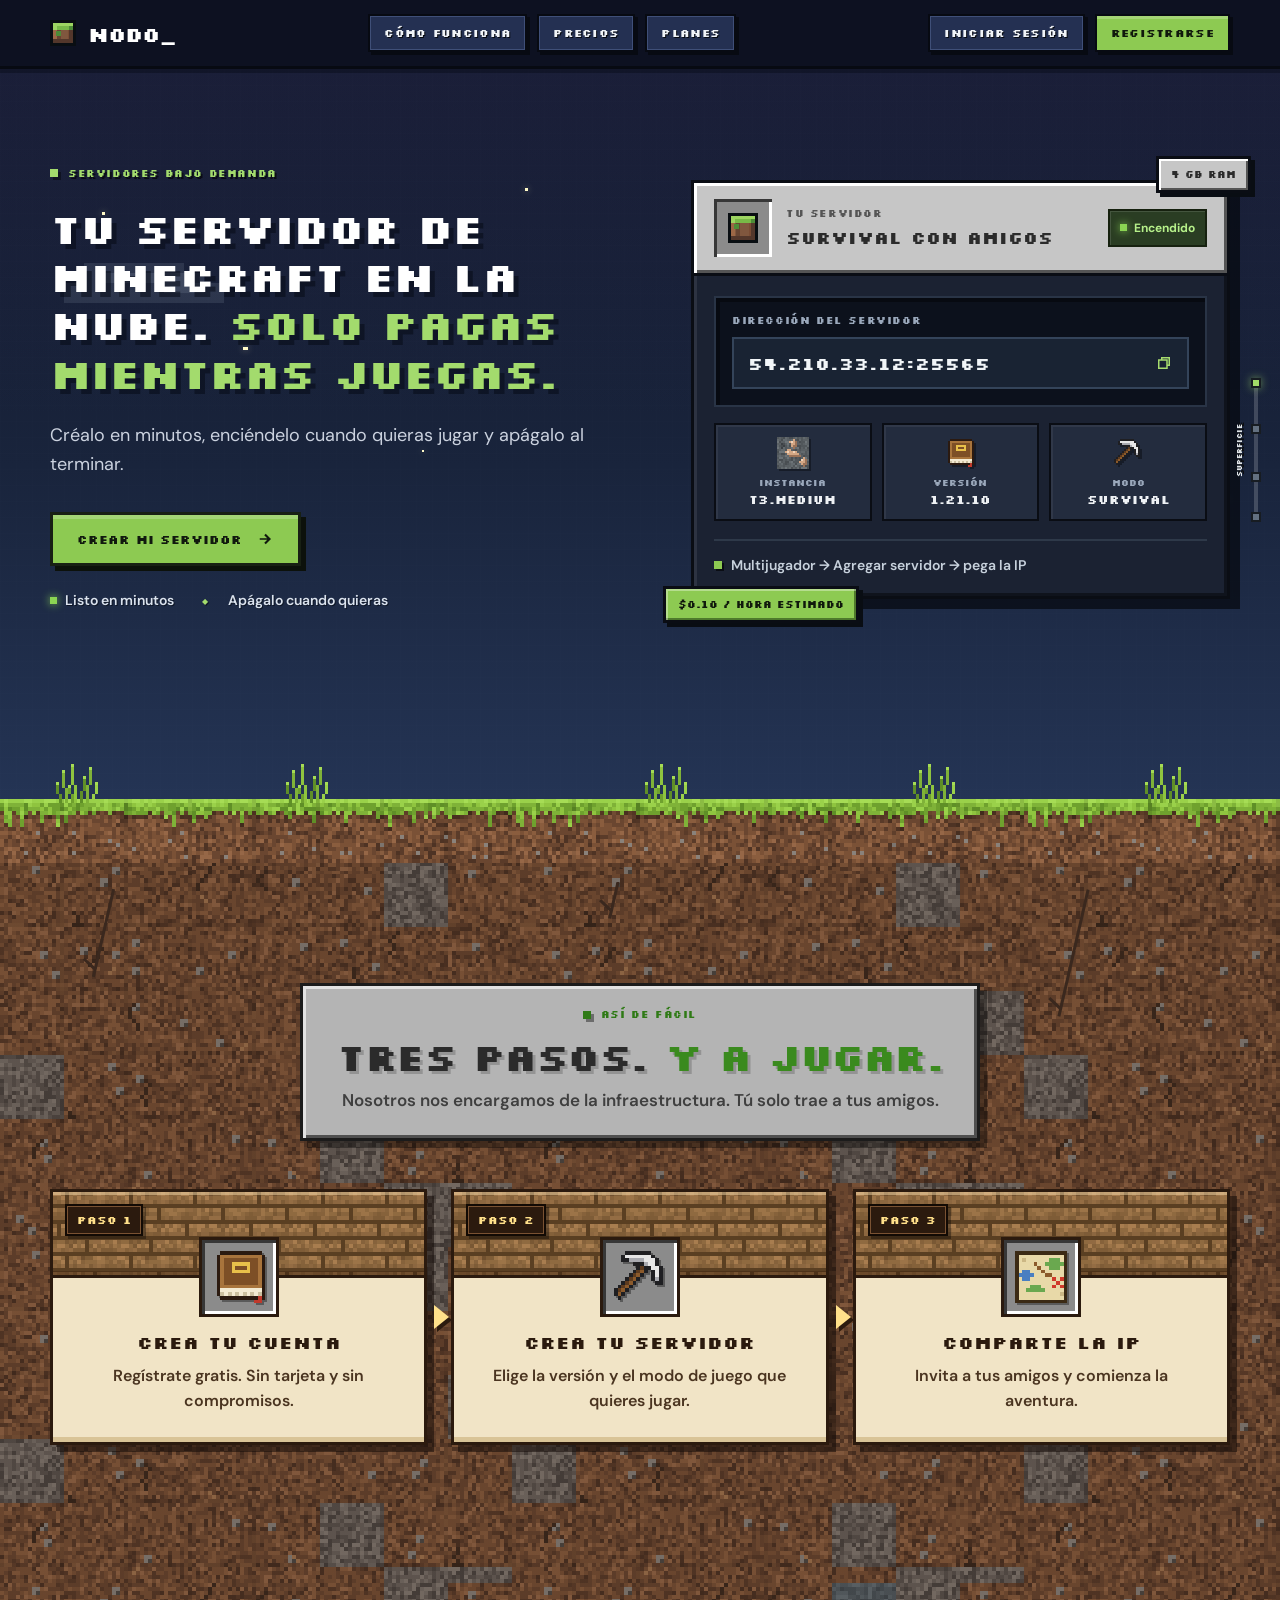
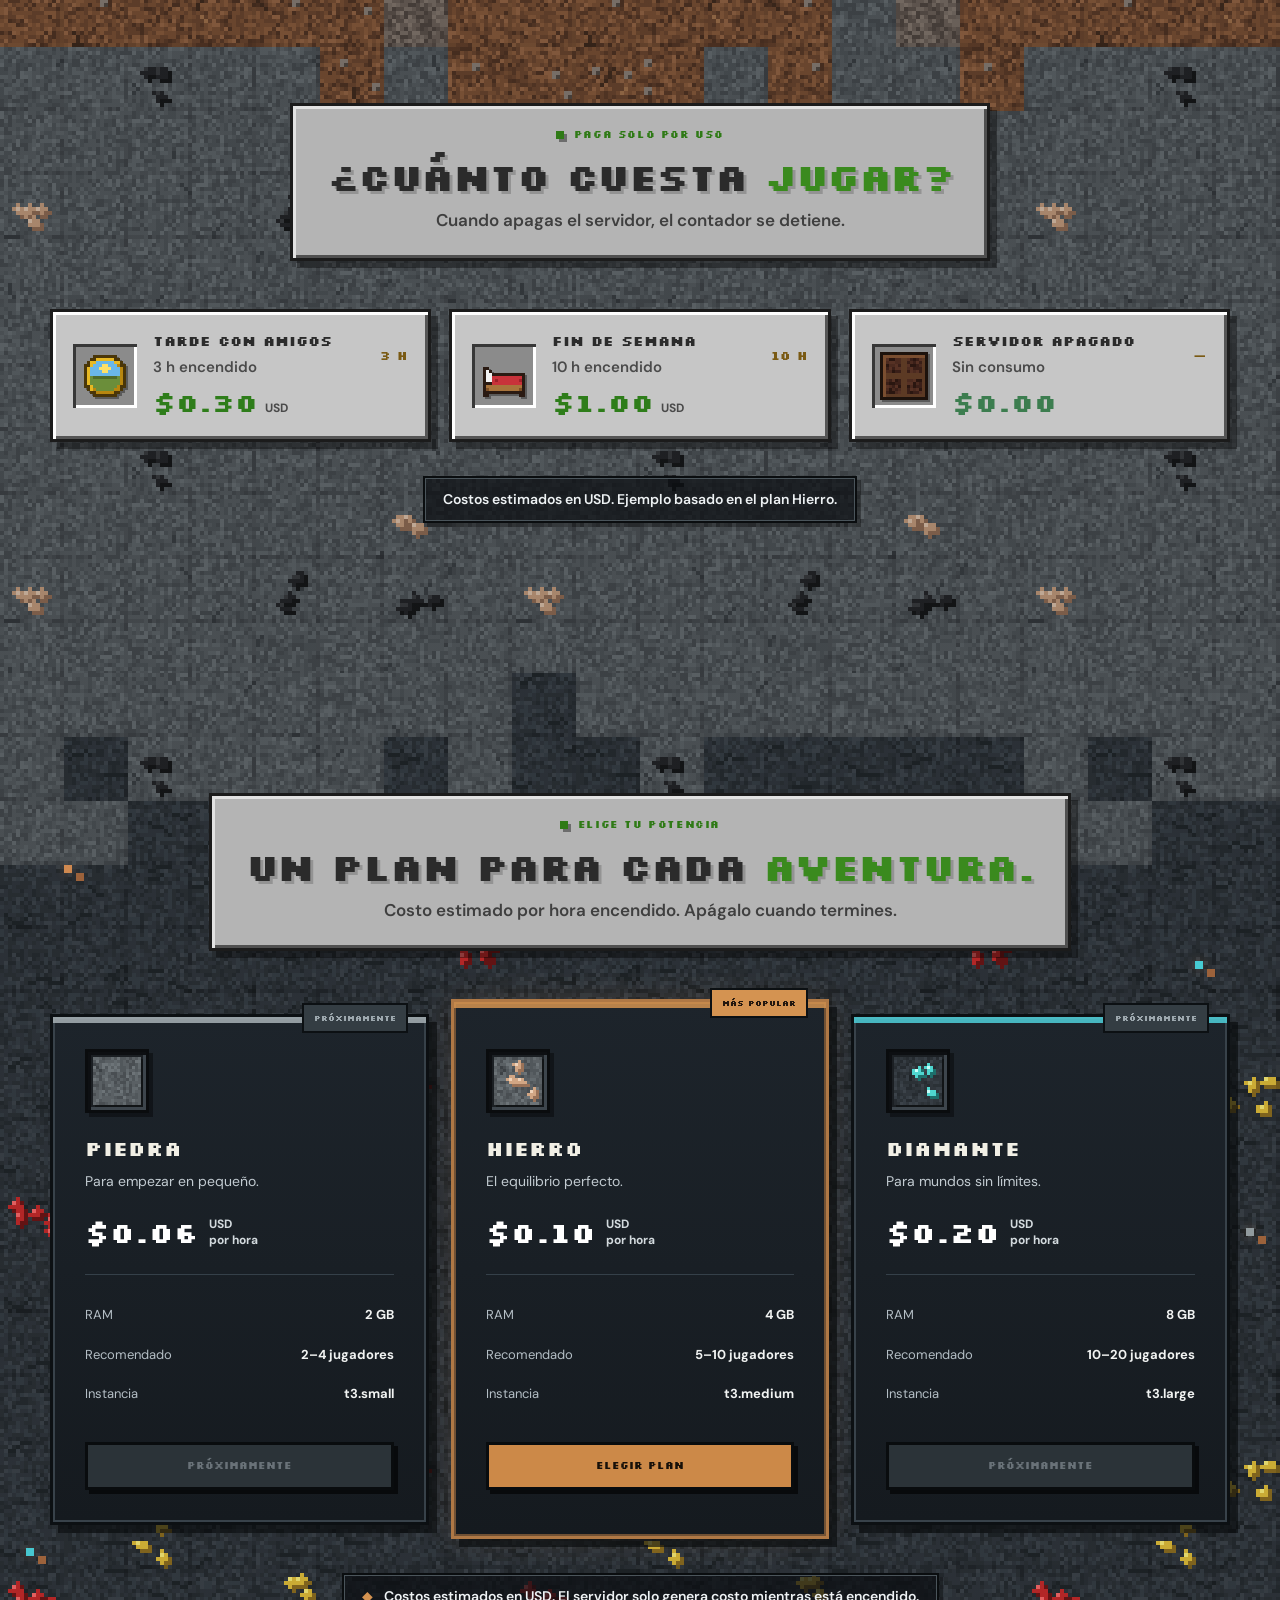
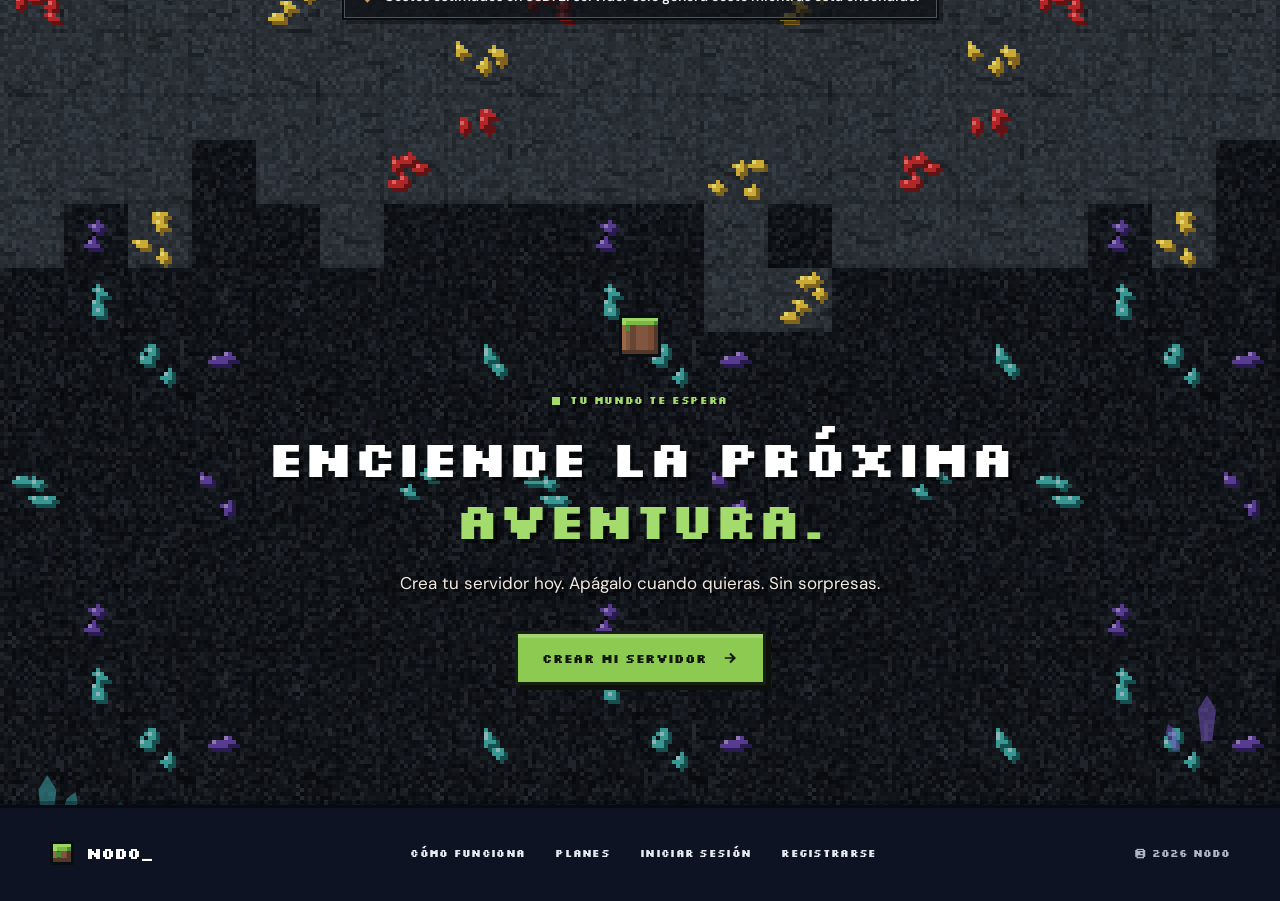
==== commit 8ace6b80: "tarjeta del servidor con estilo de ventana en la pagina de inicio" ====
--- a/frontend/landing/index.html
+++ b/frontend/landing/index.html
@@ -67,8 +67,8 @@
           <div class="server-stage reveal">
             <div class="server-card">
               <div class="card-top">
-                <div class="server-avatar">
-                  <span class="pixel-block" aria-hidden="true"><i></i></span>
+                <div class="item-slot server-avatar" aria-hidden="true">
+                  <span class="pixel-block"><i></i></span>
                 </div>
                 <div>
                   <p class="tiny-label">TU SERVIDOR</p>
@@ -88,14 +88,14 @@
                 </button>
               </div>
               <div class="server-info">
-                <span><small>INSTANCIA</small>t3.medium</span>
-                <span><small>VERSIÓN</small>1.21.10</span>
-                <span><small>MODO</small>Survival</span>
-              </div>
-              <div class="card-status"><span></span> <b>Encendido</b></div>
+                <span><i class="item bloque-hierro" aria-hidden="true"></i><small>INSTANCIA</small>t3.medium</span>
+                <span><i class="item libro" aria-hidden="true"></i><small>VERSIÓN</small>1.21.10</span>
+                <span><i class="item pico" aria-hidden="true"></i><small>MODO</small>Survival</span>
+              </div>
+              <p class="card-status">Multijugador → Agregar servidor → pega la IP</p>
             </div>
             <span class="floating-chip chip-top">4 GB RAM</span>
-            <span class="floating-chip chip-bottom">$0.10 / hora</span>
+            <span class="floating-chip chip-bottom">$0.10 / hora estimado</span>
           </div>
         </div>
 
--- a/frontend/landing/landing.css
+++ b/frontend/landing/landing.css
@@ -201,112 +201,121 @@
 
 .server-stage { position: relative; perspective: 900px; }
 
+/* Tarjeta del servidor: ventana del juego con barra de titulo gris clara */
 .server-card {
   position: relative;
-  padding: 26px;
-  background: #151c29;
-  border: 3px solid #090d13;
-  box-shadow: 10px 10px 0 rgba(5,8,13,.7), inset 0 0 0 2px #2c3748;
-}
-
-.server-card::before {
-  content: '';
-  position: absolute;
-  inset: 8px;
-  border: 1px solid rgba(255,255,255,.035);
-  pointer-events: none;
-}
-
-.card-top { display: flex; align-items: center; gap: 14px; }
-
-.server-avatar { background: #252f40; padding: 9px; }
-
-.server-avatar .pixel-block { width: 27px; height: 27px; }
-
-.tiny-label, .server-screen > p { color: #77859a; font: 700 8px 'Silkscreen', monospace; letter-spacing: .6px; }
-
-.card-top h2 { margin-top: 6px; font: 700 15px 'Silkscreen', monospace; color: #f4f2e8; }
+  background: #1b2232;
+  border: 3px solid #0a0d14;
+  box-shadow: inset 3px 3px 0 rgba(255, 255, 255, .08), inset -3px -3px 0 rgba(0, 0, 0, .45), 10px 10px 0 rgba(5, 8, 13, .7);
+}
+
+.card-top {
+  display: flex;
+  align-items: center;
+  gap: 14px;
+  padding: 16px 20px;
+  background: #c6c6c6;
+  border-bottom: 3px solid #0a0d14;
+  box-shadow: inset 3px 3px 0 #ffffff, inset -3px -3px 0 #555555;
+}
+
+.card-top .server-avatar { width: 58px; height: 58px; }
+
+.server-avatar .pixel-block { width: 30px; height: 30px; }
+
+.tiny-label { color: #555555; font: 700 10px 'Silkscreen', monospace; letter-spacing: .6px; }
+
+.card-top h2 { margin-top: 6px; color: #2b2b2b; font: 700 17px 'Silkscreen', monospace; }
 
 .online-badge {
   margin-left: auto;
   display: flex;
   align-items: center;
   gap: 7px;
-  color: #9fdd70;
-  background: #243724;
-  border: 1px solid #3e6133;
-  padding: 8px 9px;
-  font-size: 10px;
+  padding: 8px 10px;
+  color: #b6f08a;
+  background: #2a3d23;
+  border: 2px solid #16210f;
+  box-shadow: inset 1px 1px 0 rgba(255, 255, 255, .12);
+  font-size: 12px;
   font-weight: 700;
 }
 
-.online-badge i { width: 6px; height: 6px; background: #8bd553; box-shadow: 0 0 8px #8bd553; }
+.online-badge i { width: 7px; height: 7px; background: #8bd553; box-shadow: 0 0 8px #8bd553; animation: status-pulse 2.4s ease-in-out infinite; }
 
 .server-screen {
-  margin: 24px 0 20px;
+  margin: 20px 20px 16px;
   padding: 16px;
   background: #0c111c;
   border: 2px solid #293446;
-  box-shadow: inset 4px 4px 0 #090d13;
-}
+  box-shadow: inset 4px 4px 0 #070a11;
+}
+
+.server-screen > p { color: #9aa8bb; font: 700 10px 'Silkscreen', monospace; letter-spacing: .6px; }
 
 .server-screen button {
   width: 100%;
   display: flex;
   align-items: center;
   justify-content: space-between;
+  gap: 12px;
   margin-top: 10px;
-  padding: 12px;
-  color: #dce5ed;
+  padding: 13px 14px;
+  color: #f1f5f8;
   background: #192333;
-  border: 1px solid #34445a;
-}
-
-.server-screen code { font: 700 clamp(11px, 1.2vw, 14px) 'Silkscreen', monospace; }
-
-.server-screen button > span { color: #98d763; font: 700 9px 'Silkscreen', monospace; }
-
-.server-info { display: grid; grid-template-columns: repeat(3, 1fr); gap: 8px; }
+  border: 2px solid #34445a;
+}
+
+.server-screen code { font: 700 clamp(13px, 1.4vw, 17px) 'Silkscreen', monospace; }
+
+.server-screen button > span { color: #a6dc6e; font: 700 10px 'Silkscreen', monospace; }
+
+.server-info { display: grid; grid-template-columns: repeat(3, 1fr); gap: 10px; margin: 0 20px; }
 
 .server-info span {
-  padding: 13px 10px;
-  background: #1b2534;
-  color: #e3e7e3;
-  font: 700 10px 'Silkscreen', monospace;
+  display: grid;
+  justify-items: center;
+  gap: 4px;
+  padding: 12px 8px;
+  color: #eef1f4;
+  background: #232c3e;
+  border: 2px solid #0a0d14;
+  box-shadow: inset 2px 2px 0 rgba(255, 255, 255, .06);
+  font: 700 12px 'Silkscreen', monospace;
   text-align: center;
 }
 
-.server-info small { display: block; margin-bottom: 7px; color: #6e7e93; font-size: 7px; }
+.server-info .item { width: 32px; height: 32px; margin-bottom: 4px; }
+
+.server-info small { color: #9aa8bb; font-size: 9px; }
 
 .card-status {
   display: flex;
   align-items: center;
-  margin-top: 20px;
-  padding-top: 17px;
-  border-top: 1px solid #2e3949;
-  color: #8190a2;
-  font-size: 10px;
-}
-
-.card-status > span { width: 7px; height: 7px; margin-right: 7px; background: #8bd553; }
-
-.card-status b { color: #aab5c1; }
-
-.card-status i { margin-left: auto; color: #66778b; font-style: normal; font-family: 'Silkscreen', monospace; }
+  gap: 9px;
+  margin: 18px 20px 20px;
+  padding-top: 14px;
+  border-top: 2px solid #2e3949;
+  color: #c7d1dc;
+  font-size: 14px;
+  font-weight: 600;
+}
+
+.card-status::before { content: ''; flex: 0 0 auto; width: 8px; height: 8px; background: #8dca52; box-shadow: 2px 2px 0 #0a0d14; }
 
 .floating-chip {
   position: absolute;
   padding: 9px 12px;
-  background: #27354b;
-  border: 2px solid #090d13;
-  box-shadow: 3px 3px 0 #090d13;
-  color: #d5dde5;
-  font: 700 8px 'Silkscreen', monospace;
+  color: #2b2b2b;
+  background: #c6c6c6;
+  border: 3px solid #0a0d14;
+  box-shadow: inset 2px 2px 0 #ffffff, inset -2px -2px 0 #555555, 4px 4px 0 #090d13;
+  font: 700 10px 'Silkscreen', monospace;
 }
 
 .chip-top { right: -21px; top: -24px; }
 
-.chip-bottom { left: -28px; bottom: -24px; color: #a7df72; }
+.chip-bottom { left: -28px; bottom: -24px; color: #10190c; background: #8dca52; box-shadow: inset 2px 2px 0 rgba(255, 255, 255, .35), inset -2px -2px 0 #4f7a2c, 4px 4px 0 #090d13; }
 
 .stars i {
   position: absolute;
@@ -875,9 +884,9 @@
 
 @media (hover: hover) {
   .server-stage:hover { translate: -4px -6px; }
-  .server-stage:hover .server-card { border-color: #0b1018; box-shadow: 16px 16px 0 rgba(5,8,13,.7), inset 0 0 0 2px #5b8f3e, 0 0 32px rgba(141,202,82,.12); }
+  .server-stage:hover .server-card { border-color: #5b8f3e; box-shadow: inset 3px 3px 0 rgba(255, 255, 255, .08), inset -3px -3px 0 rgba(0, 0, 0, .45), 16px 16px 0 rgba(5, 8, 13, .7), 0 0 32px rgba(141, 202, 82, .2); }
   .server-screen button:hover { border-color: #8dca52; background: #1f2c3f; }
-  .server-info span:hover { translate: 0 -3px; background: #233044; box-shadow: 0 3px 0 #8dca52; }
+  .server-info span:hover { translate: 0 -3px; background: #2a3550; box-shadow: inset 2px 2px 0 rgba(255, 255, 255, .06), 0 3px 0 #8dca52; }
 
   .earth-card:hover { translate: -4px -6px; border-color: #b8862e; box-shadow: inset 0 -5px 0 #d9c497, 13px 13px 0 rgba(20, 12, 8, .55), 0 0 30px rgba(227, 183, 102, .45); }
   .earth-card:hover .item, .cost-card:hover .item, .plan-card:hover .item { translate: 0 -5px; }
@@ -945,15 +954,18 @@
   .hero-subtitle { font-size: 16px; line-height: 1.55; }
   .trust-row { gap: 10px; font-size: 12px; }
   .trust-row span + span::before { margin-right: 4px; }
-  .server-card { padding: 18px 14px; }
   .card-top { align-items: flex-start; }
-  .server-avatar { display: none; }
-  .card-top h2 { font-size: 11px; }
-  .online-badge { padding: 6px; font-size: 8px; }
-  .server-screen { padding: 12px; }
-  .server-screen code { font-size: 9px; }
-  .server-info { gap: 4px; }
-  .server-info span { padding: 10px 3px; font-size: 7px; }
+  .card-top { padding: 14px; gap: 10px; }
+  .card-top .server-avatar { width: 46px; height: 46px; }
+  .server-avatar .pixel-block { width: 24px; height: 24px; }
+  .card-top h2 { font-size: 13px; }
+  .online-badge { padding: 6px 8px; font-size: 11px; }
+  .server-screen { margin: 16px 14px 14px; padding: 12px; }
+  .server-screen code { font-size: 12px; }
+  .server-info { gap: 6px; margin: 0 14px; }
+  .server-info span { padding: 10px 3px; font-size: 10px; }
+  .server-info .item { width: 26px; height: 26px; }
+  .card-status { margin: 16px 14px 18px; font-size: 13px; }
   .chip-top { right: -5px; top: -35px; }
   .chip-bottom { left: -5px; }
   .section-content { padding-block: 96px; }
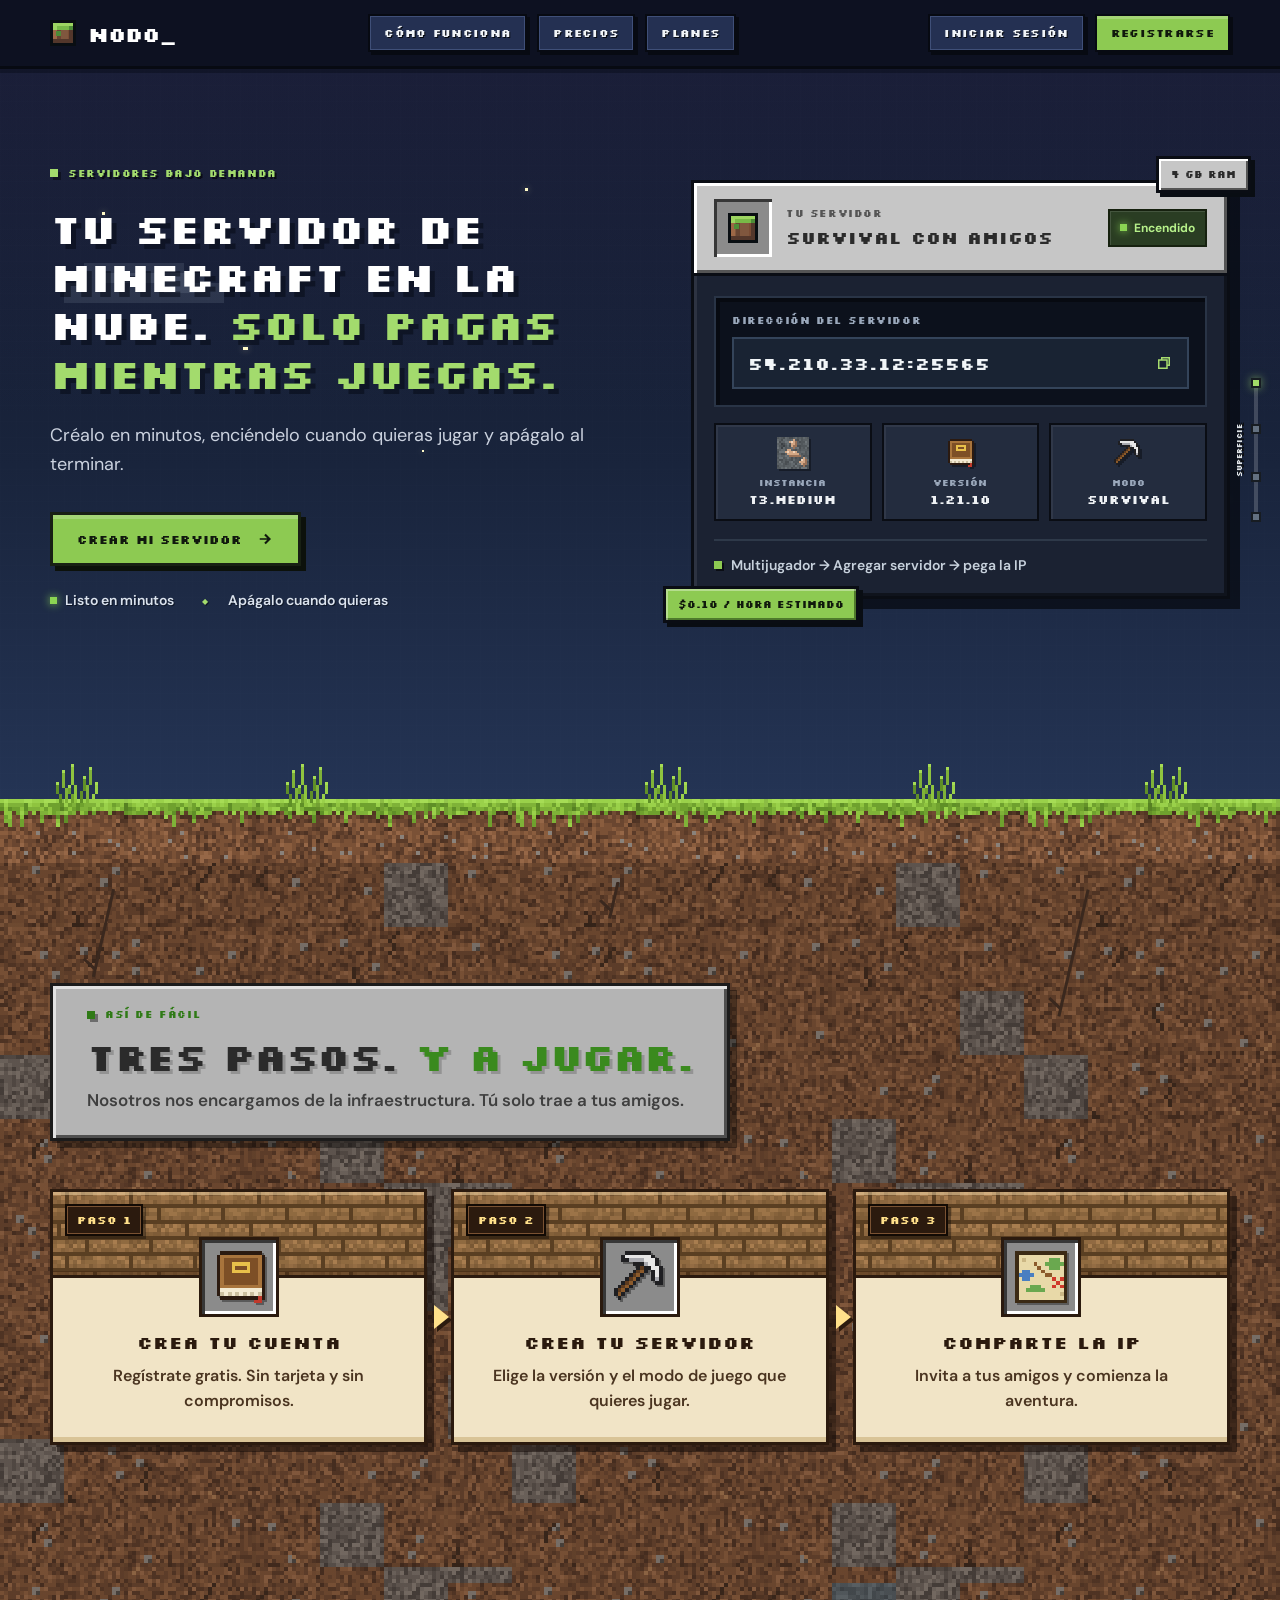
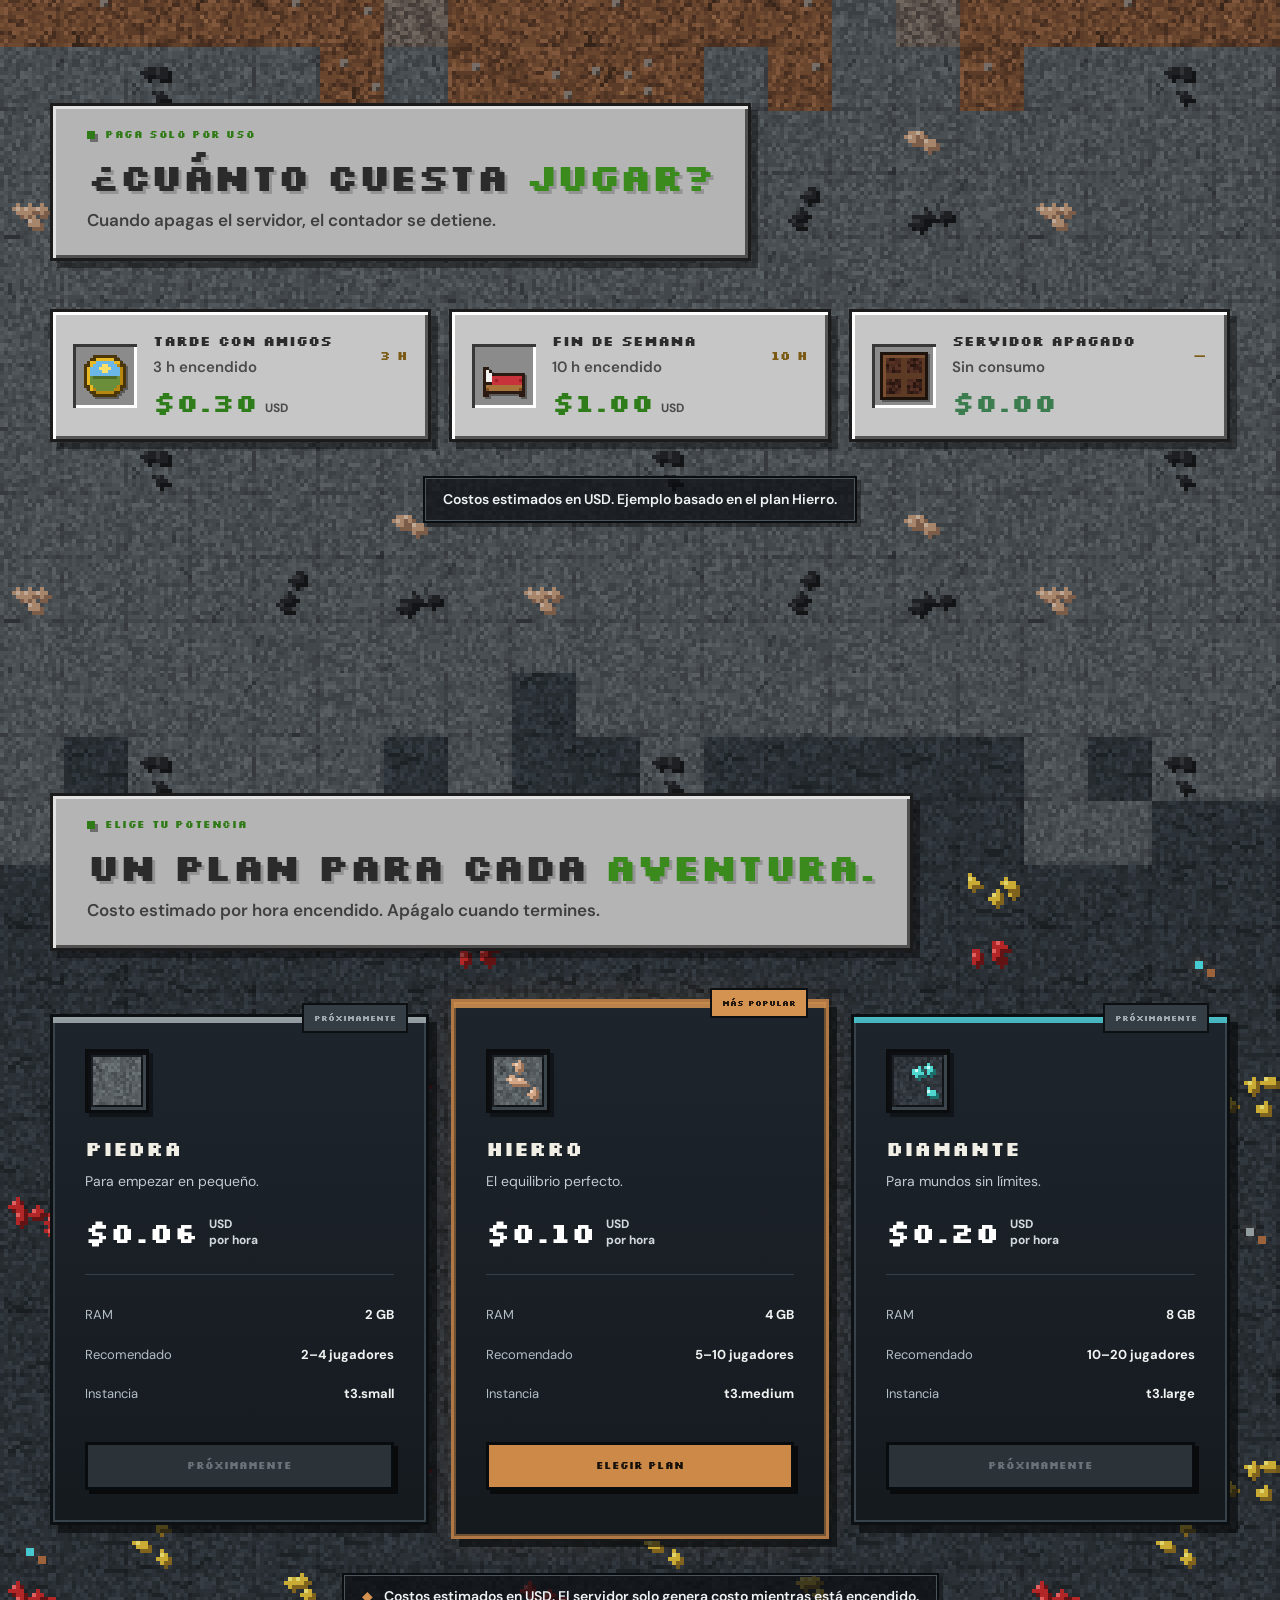
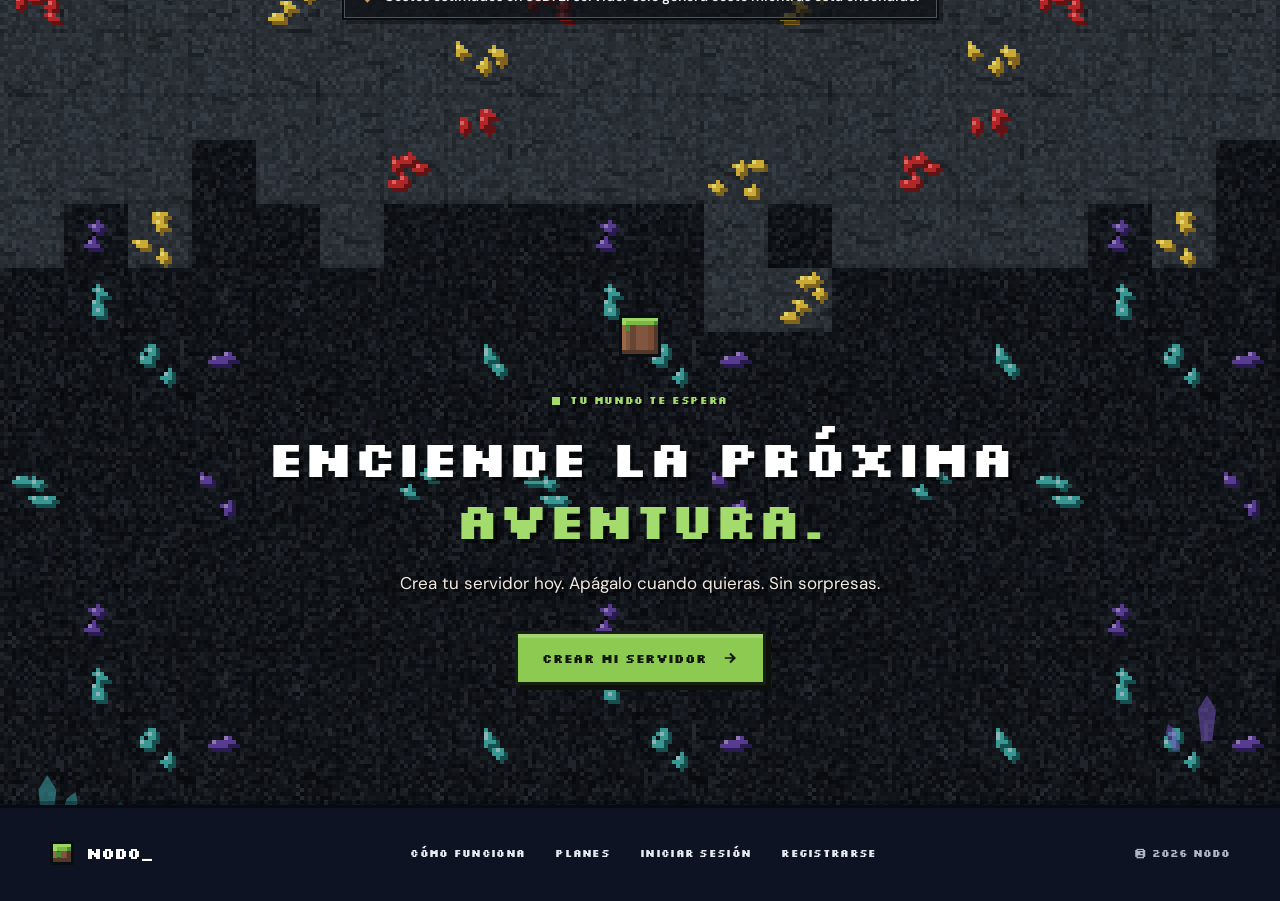
==== commit 799d17b7: "titulos de seccion alineados a la izquierda en la pagina de inicio" ====
--- a/frontend/landing/index.html
+++ b/frontend/landing/index.html
@@ -108,7 +108,7 @@
       <section class="layer dirt-layer jagged-top" id="como-funciona" data-depth>
         <div class="roots" aria-hidden="true"><i></i><i></i><i></i></div>
         <div class="section-content shell">
-          <header class="section-header centered reveal">
+          <header class="section-header reveal">
             <p class="eyebrow"><span></span> ASÍ DE FÁCIL</p>
             <h2>Tres pasos. <em>Y a jugar.</em></h2>
             <p>Nosotros nos encargamos de la infraestructura. Tú solo trae a tus amigos.</p>
@@ -144,7 +144,7 @@
 
       <section class="layer stone-layer jagged-top" id="precios" data-depth>
         <div class="section-content shell">
-          <header class="section-header centered reveal">
+          <header class="section-header reveal">
             <p class="eyebrow"><span></span> PAGA SOLO POR USO</p>
             <h2>¿Cuánto cuesta <em>jugar?</em></h2>
             <p>Cuando apagas el servidor, el contador se detiene.</p>
@@ -177,7 +177,7 @@
         <div class="ore-specks ore-left" aria-hidden="true"><i></i><i></i><i></i><i></i></div>
         <div class="ore-specks ore-right" aria-hidden="true"><i></i><i></i><i></i></div>
         <div class="section-content shell">
-          <header class="section-header centered reveal">
+          <header class="section-header reveal">
             <p class="eyebrow"><span></span> ELIGE TU POTENCIA</p>
             <h2>Un plan para cada <em>aventura.</em></h2>
             <p>Costo estimado por hora encendido. Apágalo cuando termines.</p>
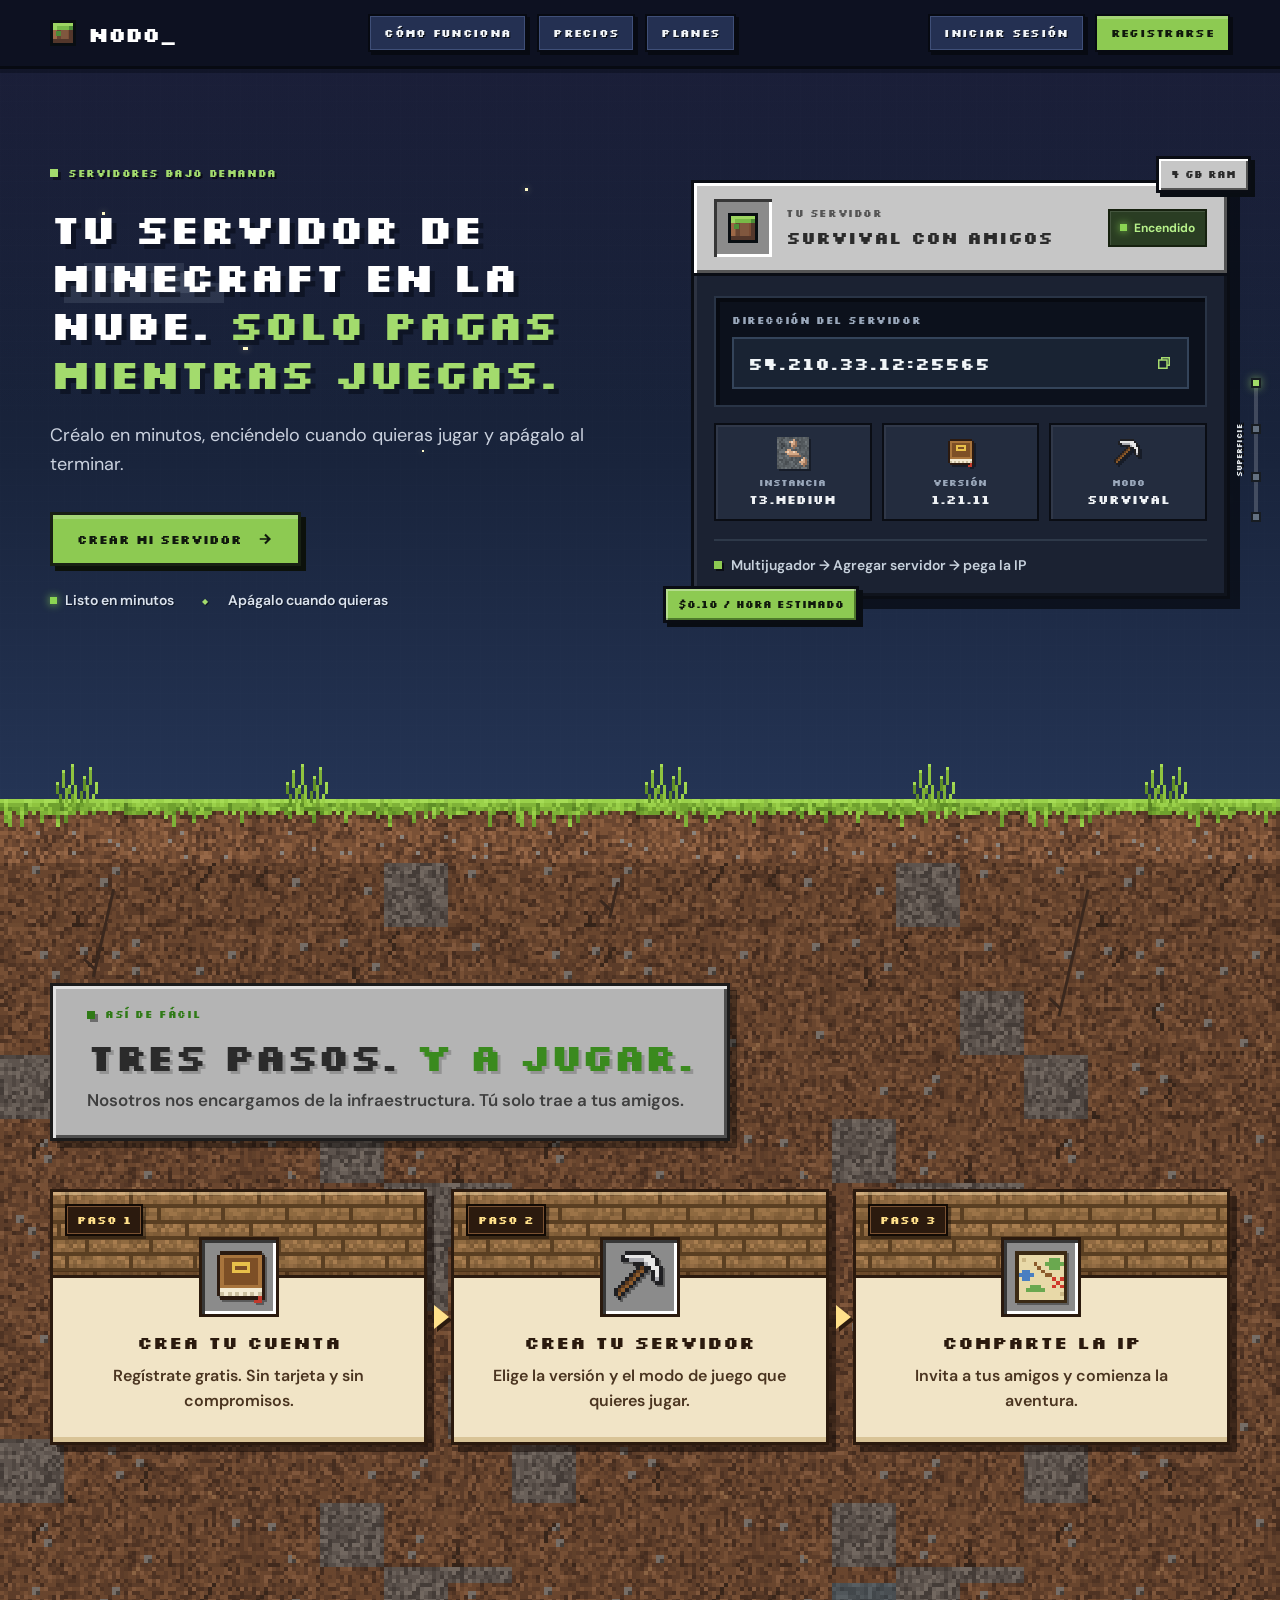
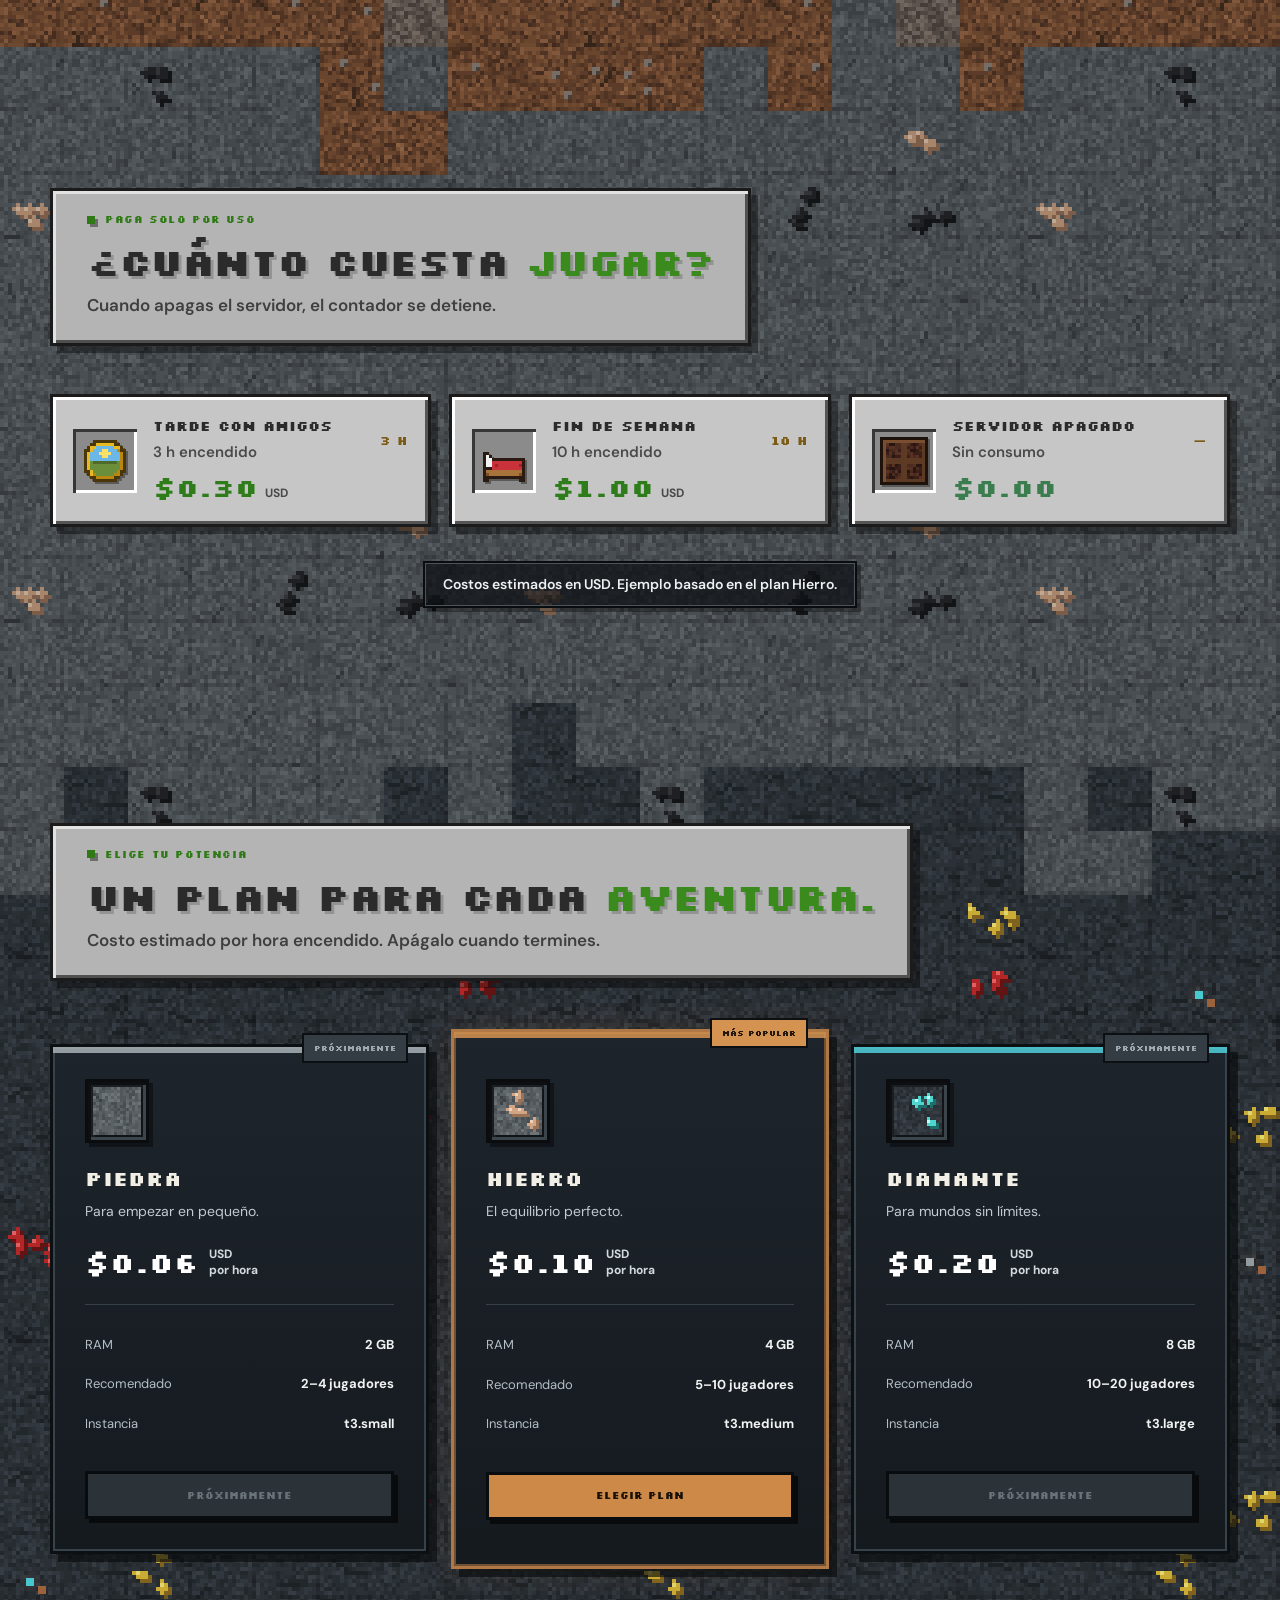
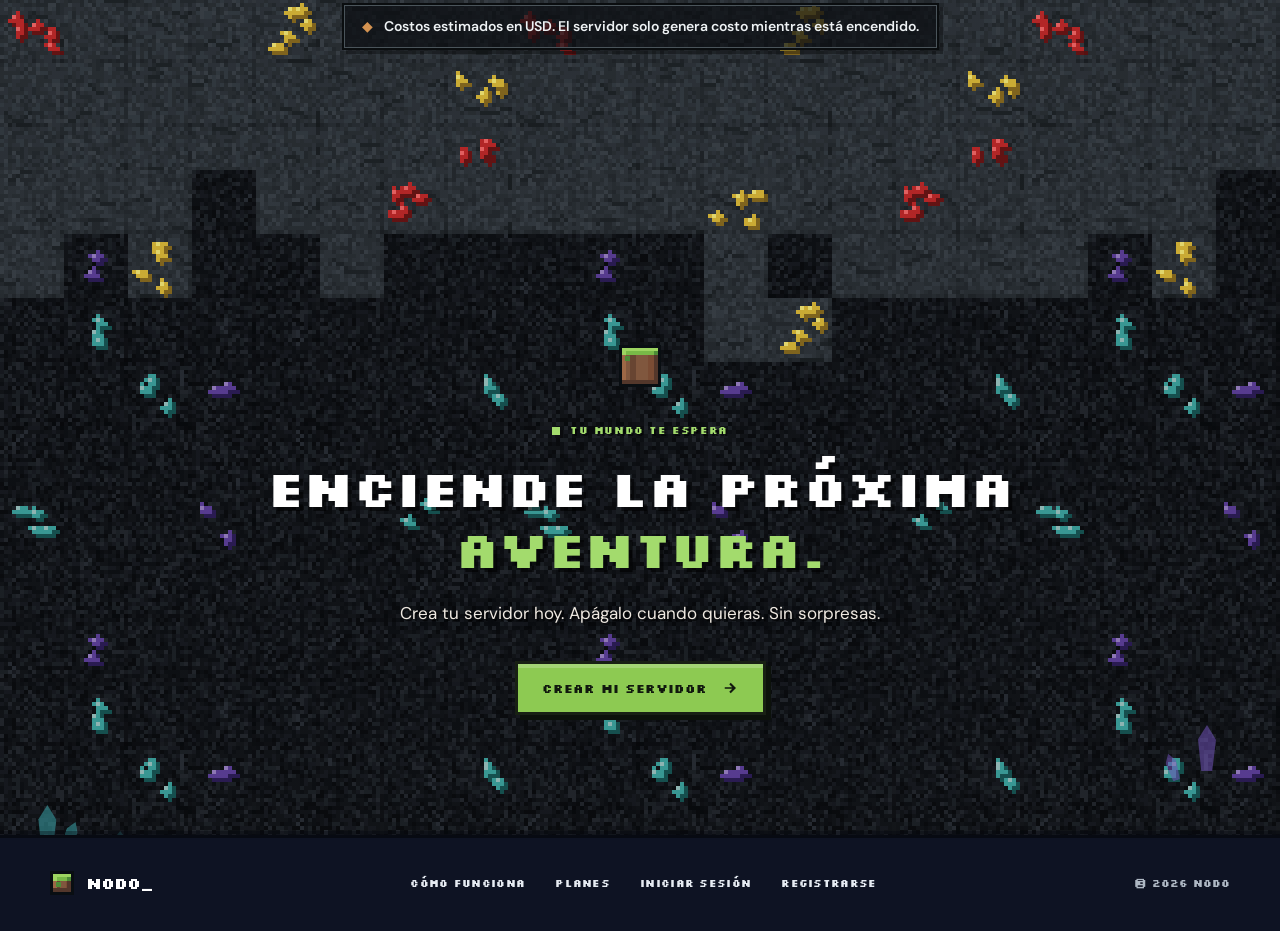
==== commit 75087d41: "version 1.21.11 en nuevo servidor y pagina de inicio" ====
--- a/frontend/landing/index.html
+++ b/frontend/landing/index.html
@@ -6,6 +6,8 @@
     <title>NODO · Servidores de Minecraft en la nube</title>
     <link rel="stylesheet" href="../recursos-compartidos/base.css" />
     <link rel="stylesheet" href="landing.css" />
+    <link rel="stylesheet" href="secciones.css" />
+    <link rel="stylesheet" href="interaccion.css" />
   </head>
   <body>
     <main>
@@ -89,7 +91,7 @@
               </div>
               <div class="server-info">
                 <span><i class="item bloque-hierro" aria-hidden="true"></i><small>INSTANCIA</small>t3.medium</span>
-                <span><i class="item libro" aria-hidden="true"></i><small>VERSIÓN</small>1.21.10</span>
+                <span><i class="item libro" aria-hidden="true"></i><small>VERSIÓN</small>1.21.11</span>
                 <span><i class="item pico" aria-hidden="true"></i><small>MODO</small>Survival</span>
               </div>
               <p class="card-status">Multijugador → Agregar servidor → pega la IP</p>
--- a/frontend/landing/landing.css
+++ b/frontend/landing/landing.css
@@ -1,4 +1,23 @@
-/* Pagina de inicio: capas de tierra, nubes, minerales y planes. */
+/* Pagina de inicio (1 de 3): base, navbar, portada, tarjeta del servidor, cielo y pasto.
+   Sigue en secciones.css y despues en interaccion.css (se cargan en ese orden). */
+
+/* Valores que se repiten en los tres archivos de la pagina de inicio */
+:root {
+  --fuente-pixel: 'Silkscreen', monospace; /* letra pixel de titulos y botones */
+  --noche: #070a12; /* casi negro del navbar, footer y sombras de botones */
+  --borde-ventana: #0a0d14; /* borde de la tarjeta del servidor */
+  --verde-pasto: #8dca52; /* verde principal de botones y acentos */
+  --verde-claro: #a3db6d; /* verde de etiquetas y textos destacados */
+  --verde-led: #8bd553; /* luz de 'Encendido' */
+  --texto-sobre-verde: #10190c; /* texto oscuro encima de botones verdes */
+  --madera-oscura: #2b1a0e; /* borde y textos de las tarjetas de pasos */
+  --gui-texto-oscuro: #2b2b2b; /* titulos oscuros sobre paneles grises */
+  /* panel gris tipo menu del juego (las placas de titulo lo oscurecen un poco) */
+  --gui: #c6c6c6;
+  --gui-luz: #ffffff;
+  --gui-sombra: #555555;
+  --gui-texto: #3f3f3f;
+}
 
 .shell {
   width: min(1180px, calc(100% - 48px));
@@ -39,7 +58,7 @@
   top: 0;
   z-index: 40;
   background: rgba(14, 19, 35, .94);
-  border-bottom: 3px solid #070a12;
+  border-bottom: 3px solid var(--noche);
   box-shadow: 0 4px 0 rgba(5, 8, 15, .35);
   backdrop-filter: blur(4px);
 }
@@ -58,7 +77,7 @@
   gap: 12px;
   color: #fff;
   text-decoration: none;
-  font: 700 21px/1 'Silkscreen', monospace;
+  font: 700 21px/1 var(--fuente-pixel);
   letter-spacing: -1px;
 }
 
@@ -76,11 +95,11 @@
   align-items: center;
   min-height: 38px;
   padding: 0 14px;
-  border: 2px solid #070a12;
-  box-shadow: 3px 3px 0 #070a12;
+  border: 2px solid var(--noche);
+  box-shadow: 3px 3px 0 var(--noche);
   text-decoration: none;
   white-space: nowrap;
-  font: 700 11px 'Silkscreen', monospace;
+  font: 700 11px var(--fuente-pixel);
   letter-spacing: .3px;
   transition: translate .15s ease, box-shadow .15s ease, background-color .15s ease, color .15s ease;
 }
@@ -88,27 +107,27 @@
 .nav-links a, .text-button {
   color: #f1f4f8;
   background: #243052;
-  box-shadow: 3px 3px 0 #070a12, inset 0 0 0 1px #3f4f78;
-  text-shadow: 1px 1px 0 #070a12;
+  box-shadow: 3px 3px 0 var(--noche), inset 0 0 0 1px #3f4f78;
+  text-shadow: 1px 1px 0 var(--noche);
 }
 
 .nav-links a.active {
-  color: #10190c;
-  background: #a3db6d;
-  box-shadow: 3px 3px 0 #070a12, inset 0 2px 0 rgba(255,255,255,.25);
+  color: var(--texto-sobre-verde);
+  background: var(--verde-claro);
+  box-shadow: 3px 3px 0 var(--noche), inset 0 2px 0 rgba(255,255,255,.25);
 }
 
 .mini-button {
-  color: #10190c;
-  background: #8dca52;
-  box-shadow: 3px 3px 0 #070a12, inset 0 3px 0 rgba(255,255,255,.2);
+  color: var(--texto-sobre-verde);
+  background: var(--verde-pasto);
+  box-shadow: 3px 3px 0 var(--noche), inset 0 3px 0 rgba(255,255,255,.2);
 }
 
 @media (hover: hover) {
   .nav-links a:hover, .text-button:hover, .mini-button:hover { translate: -2px -2px; }
-  .nav-links a:not(.active):hover, .text-button:hover { color: #fff; background: #2e3d66; box-shadow: 5px 5px 0 #070a12, inset 0 0 0 1px #8dca52; }
-  .nav-links a.active:hover { box-shadow: 5px 5px 0 #070a12, inset 0 2px 0 rgba(255,255,255,.25); }
-  .mini-button:hover { background: #a4df69; box-shadow: 5px 5px 0 #070a12, inset 0 3px 0 rgba(255,255,255,.2); }
+  .nav-links a:not(.active):hover, .text-button:hover { color: #fff; background: #2e3d66; box-shadow: 5px 5px 0 var(--noche), inset 0 0 0 1px var(--verde-pasto); }
+  .nav-links a.active:hover { box-shadow: 5px 5px 0 var(--noche), inset 0 2px 0 rgba(255,255,255,.25); }
+  .mini-button:hover { background: #a4df69; box-shadow: 5px 5px 0 var(--noche), inset 0 3px 0 rgba(255,255,255,.2); }
 }
 
 .hero-content {
@@ -127,8 +146,8 @@
   display: flex;
   align-items: center;
   gap: 10px;
-  color: #a3db6d;
-  font: 700 10px/1.3 'Silkscreen', monospace;
+  color: var(--verde-claro);
+  font: 700 10px/1.3 var(--fuente-pixel);
   letter-spacing: .6px;
   text-transform: uppercase;
   text-shadow: 2px 2px 0 rgba(0,0,0,.6);
@@ -145,14 +164,14 @@
   margin: 24px 0 24px;
   max-width: 660px;
   color: #fff;
-  font: 700 clamp(32px, 3.25vw, 52px)/1.16 'Silkscreen', monospace;
+  font: 700 clamp(32px, 3.25vw, 52px)/1.16 var(--fuente-pixel);
   letter-spacing: -2px;
   text-wrap: balance;
   text-shadow: 5px 5px 0 rgba(4, 8, 17, .5);
 }
 
 h1 em, h2 em {
-  color: #a3db6d;
+  color: var(--verde-claro);
   font-style: normal;
 }
 
@@ -173,13 +192,13 @@
   padding: 0 24px;
   color: #11190e;
   text-decoration: none;
-  font: 700 12px 'Silkscreen', monospace;
+  font: 700 12px var(--fuente-pixel);
   border: 3px solid #182014;
   box-shadow: inset 0 4px 0 rgba(255,255,255,.2), 5px 5px 0 #0c110b;
   transition: .16s ease;
 }
 
-.primary-button { background: #8dca52; }
+.primary-button { background: var(--verde-pasto); }
 
 .pixel-button:hover { background: #a4df69; transform: translate(-2px, -2px); box-shadow: inset 0 4px 0 rgba(255,255,255,.2), 7px 7px 0 #0c110b; }
 
@@ -195,9 +214,9 @@
 
 .trust-row span { display: flex; align-items: center; gap: 8px; }
 
-.trust-row span + span::before { content: '◆'; color: #a3db6d; font-size: 8px; margin-right: 12px; }
-
-.status-light { width: 7px; height: 7px; background: #8bd553; box-shadow: 0 0 9px #8bd553; }
+.trust-row span + span::before { content: '◆'; color: var(--verde-claro); font-size: 8px; margin-right: 12px; }
+
+.status-light { width: 7px; height: 7px; background: var(--verde-led); box-shadow: 0 0 9px var(--verde-led); }
 
 .server-stage { position: relative; perspective: 900px; }
 
@@ -205,7 +224,7 @@
 .server-card {
   position: relative;
   background: #1b2232;
-  border: 3px solid #0a0d14;
+  border: 3px solid var(--borde-ventana);
   box-shadow: inset 3px 3px 0 rgba(255, 255, 255, .08), inset -3px -3px 0 rgba(0, 0, 0, .45), 10px 10px 0 rgba(5, 8, 13, .7);
 }
 
@@ -214,18 +233,18 @@
   align-items: center;
   gap: 14px;
   padding: 16px 20px;
-  background: #c6c6c6;
-  border-bottom: 3px solid #0a0d14;
-  box-shadow: inset 3px 3px 0 #ffffff, inset -3px -3px 0 #555555;
+  background: var(--gui);
+  border-bottom: 3px solid var(--borde-ventana);
+  box-shadow: inset 3px 3px 0 var(--gui-luz), inset -3px -3px 0 var(--gui-sombra);
 }
 
 .card-top .server-avatar { width: 58px; height: 58px; }
 
 .server-avatar .pixel-block { width: 30px; height: 30px; }
 
-.tiny-label { color: #555555; font: 700 10px 'Silkscreen', monospace; letter-spacing: .6px; }
-
-.card-top h2 { margin-top: 6px; color: #2b2b2b; font: 700 17px 'Silkscreen', monospace; }
+.tiny-label { color: var(--gui-sombra); font: 700 10px var(--fuente-pixel); letter-spacing: .6px; }
+
+.card-top h2 { margin-top: 6px; color: var(--gui-texto-oscuro); font: 700 17px var(--fuente-pixel); }
 
 .online-badge {
   margin-left: auto;
@@ -241,7 +260,7 @@
   font-weight: 700;
 }
 
-.online-badge i { width: 7px; height: 7px; background: #8bd553; box-shadow: 0 0 8px #8bd553; animation: status-pulse 2.4s ease-in-out infinite; }
+.online-badge i { width: 7px; height: 7px; background: var(--verde-led); box-shadow: 0 0 8px var(--verde-led); animation: status-pulse 2.4s ease-in-out infinite; }
 
 .server-screen {
   margin: 20px 20px 16px;
@@ -251,7 +270,7 @@
   box-shadow: inset 4px 4px 0 #070a11;
 }
 
-.server-screen > p { color: #9aa8bb; font: 700 10px 'Silkscreen', monospace; letter-spacing: .6px; }
+.server-screen > p { color: #9aa8bb; font: 700 10px var(--fuente-pixel); letter-spacing: .6px; }
 
 .server-screen button {
   width: 100%;
@@ -266,9 +285,9 @@
   border: 2px solid #34445a;
 }
 
-.server-screen code { font: 700 clamp(13px, 1.4vw, 17px) 'Silkscreen', monospace; }
-
-.server-screen button > span { color: #a6dc6e; font: 700 10px 'Silkscreen', monospace; }
+.server-screen code { font: 700 clamp(13px, 1.4vw, 17px) var(--fuente-pixel); }
+
+.server-screen button > span { color: #a6dc6e; font: 700 10px var(--fuente-pixel); }
 
 .server-info { display: grid; grid-template-columns: repeat(3, 1fr); gap: 10px; margin: 0 20px; }
 
@@ -279,9 +298,9 @@
   padding: 12px 8px;
   color: #eef1f4;
   background: #232c3e;
-  border: 2px solid #0a0d14;
+  border: 2px solid var(--borde-ventana);
   box-shadow: inset 2px 2px 0 rgba(255, 255, 255, .06);
-  font: 700 12px 'Silkscreen', monospace;
+  font: 700 12px var(--fuente-pixel);
   text-align: center;
 }
 
@@ -301,21 +320,21 @@
   font-weight: 600;
 }
 
-.card-status::before { content: ''; flex: 0 0 auto; width: 8px; height: 8px; background: #8dca52; box-shadow: 2px 2px 0 #0a0d14; }
+.card-status::before { content: ''; flex: 0 0 auto; width: 8px; height: 8px; background: var(--verde-pasto); box-shadow: 2px 2px 0 var(--borde-ventana); }
 
 .floating-chip {
   position: absolute;
   padding: 9px 12px;
-  color: #2b2b2b;
-  background: #c6c6c6;
-  border: 3px solid #0a0d14;
-  box-shadow: inset 2px 2px 0 #ffffff, inset -2px -2px 0 #555555, 4px 4px 0 #090d13;
-  font: 700 10px 'Silkscreen', monospace;
+  color: var(--gui-texto-oscuro);
+  background: var(--gui);
+  border: 3px solid var(--borde-ventana);
+  box-shadow: inset 2px 2px 0 var(--gui-luz), inset -2px -2px 0 var(--gui-sombra), 4px 4px 0 #090d13;
+  font: 700 10px var(--fuente-pixel);
 }
 
 .chip-top { right: -21px; top: -24px; }
 
-.chip-bottom { left: -28px; bottom: -24px; color: #10190c; background: #8dca52; box-shadow: inset 2px 2px 0 rgba(255, 255, 255, .35), inset -2px -2px 0 #4f7a2c, 4px 4px 0 #090d13; }
+.chip-bottom { left: -28px; bottom: -24px; color: var(--texto-sobre-verde); background: var(--verde-pasto); box-shadow: inset 2px 2px 0 rgba(255, 255, 255, .35), inset -2px -2px 0 #4f7a2c, 4px 4px 0 #090d13; }
 
 .stars i {
   position: absolute;
@@ -386,609 +405,3 @@
 .t4 { left: 73%; }
 
 .t5 { right: 7%; animation-delay: -.8s; }
-
-.jagged-top::before {
-  content: '';
-  position: absolute;
-  z-index: 5;
-  top: -1px;
-  left: 0;
-  width: 100%;
-  height: 20px;
-  background: inherit;
-  clip-path: polygon(0 0, 4% 0, 4% 35%, 9% 35%, 9% 65%, 15% 65%, 15% 15%, 23% 15%, 23% 45%, 32% 45%, 32% 0, 41% 0, 41% 70%, 48% 70%, 48% 35%, 56% 35%, 56% 10%, 65% 10%, 65% 55%, 74% 55%, 74% 25%, 83% 25%, 83% 70%, 91% 70%, 91% 30%, 96% 30%, 96% 0, 100% 0, 100% 100%, 0 100%);
-}
-
-.dirt-layer {
-  min-height: 720px;
-  background-color: #6a4630;
-  background-image: linear-gradient(rgba(28, 16, 9, .18), rgba(28, 16, 9, .18)), url('texturas/tierra.png');
-  background-size: auto, 512px 384px;
-}
-
-/* Texturas pixel propias (carpeta texturas/): mosaicos de 8x6 bloques de 16x16 con minerales,
-   escalados x4 sin suavizar para que cada bloque mida 64px */
-.dirt-layer, .stone-layer, .ore-layer, .deep-layer { image-rendering: pixelated; }
-
-/* Transicion entre capas: las primeras 3 filas de bloques de cada capa mezclan bloques
-   sueltos de la capa de arriba (mascara texturas/transicion.png), en vez de un corte recto */
-.stone-layer::before, .ore-layer::before, .deep-layer::before {
-  top: 0;
-  z-index: 1;
-  height: 192px;
-  clip-path: none;
-  background-size: 512px 384px;
-  -webkit-mask: url('texturas/transicion.png') 0 0 / 1024px 192px repeat-x;
-  mask: url('texturas/transicion.png') 0 0 / 1024px 192px repeat-x;
-}
-
-.stone-layer::before { background-image: linear-gradient(rgba(28, 16, 9, .18), rgba(28, 16, 9, .18)), url('texturas/tierra.png'); background-size: auto, 512px 384px; }
-
-.ore-layer::before { background-image: linear-gradient(rgba(14, 17, 20, .22), rgba(14, 17, 20, .22)), url('texturas/piedra.png'); background-size: auto, 512px 384px; -webkit-mask-position: -320px 0; mask-position: -320px 0; }
-
-.deep-layer::before { background-image: linear-gradient(rgba(8, 10, 13, .12), rgba(8, 10, 13, .12)), url('texturas/pizarra.png'); background-size: auto, 512px 384px; -webkit-mask-position: -640px 0; mask-position: -640px 0; }
-
-/* Destellos: capas transparentes con estrellitas sobre los minerales (A y B).
-   Primero destella el grupo A, se apaga, y luego el grupo B. */
-.stone-layer::after, .ore-layer::after, .deep-layer::after {
-  content: '';
-  position: absolute;
-  inset: 0;
-  z-index: 0;
-  pointer-events: none;
-  background-size: 512px 384px;
-  filter: drop-shadow(0 0 6px rgba(255, 255, 255, .55));
-  animation: destello-minerales 5s steps(4, jump-none) infinite;
-}
-
-.stone-layer::after { --brillo-a: url('texturas/piedra-brillo-a.png'); --brillo-b: url('texturas/piedra-brillo-b.png'); }
-
-.ore-layer::after { --brillo-a: url('texturas/pizarra-brillo-a.png'); --brillo-b: url('texturas/pizarra-brillo-b.png'); animation-delay: -1.7s; }
-
-.deep-layer::after { --brillo-a: url('texturas/roca-profunda-brillo-a.png'); --brillo-b: url('texturas/roca-profunda-brillo-b.png'); animation-delay: -3.1s; }
-
-@keyframes destello-minerales {
-  0%, 100% { opacity: 0; background-image: var(--brillo-a); }
-  20% { opacity: 1; background-image: var(--brillo-a); }
-  40% { opacity: 0; background-image: var(--brillo-a); }
-  50% { opacity: 0; background-image: var(--brillo-b); }
-  70% { opacity: 1; background-image: var(--brillo-b); }
-  90% { opacity: 0; background-image: var(--brillo-b); }
-}
-
-.section-content { padding-block: 120px; position: relative; z-index: 2; }
-
-/* Paneles claros estilo menu del juego: gris claro con bisel blanco arriba-izquierda
-   y gris oscuro abajo-derecha, texto oscuro. Se usan en placas de titulos y costos. */
-.section-header, .cost-card {
-  --gui: #c6c6c6;
-  --gui-luz: #ffffff;
-  --gui-sombra: #555555;
-  --gui-texto: #3f3f3f;
-  color: var(--gui-texto);
-  background: var(--gui);
-  border: 3px solid #1b1b1b;
-  box-shadow: inset 3px 3px 0 var(--gui-luz), inset -3px -3px 0 var(--gui-sombra), 7px 7px 0 rgba(0, 0, 0, .38);
-}
-
-/* placa de titulo: ancha y de poca altura para que el titulo quepa en una linea */
-.section-header {
-  --gui: #b4b4b4;
-  --gui-luz: #e2e2e2;
-  --gui-sombra: #4f4f4f;
-  width: fit-content;
-  max-width: 100%;
-  margin-bottom: 48px;
-  padding: 22px 34px 24px;
-}
-
-.section-header.centered { margin-inline: auto; text-align: center; }
-
-.section-header.centered .eyebrow { justify-content: center; }
-
-.section-header .eyebrow, .stone-layer .section-header .eyebrow { color: #2f7a16; text-shadow: none; }
-
-.section-header h2 {
-  margin: 12px 0 8px;
-  color: #2b2b2b;
-  font: 700 clamp(28px, 3vw, 42px)/1.2 'Silkscreen', monospace;
-  letter-spacing: -1.5px;
-  text-shadow: 3px 3px 0 rgba(0, 0, 0, .18);
-}
-
-.section-header h2 em { color: #3a8a1e; }
-
-.section-header p:not(.eyebrow) { color: #3f3f3f; font-size: 17px; font-weight: 600; line-height: 1.6; }
-
-.cta h2 {
-  margin: 16px 0;
-  color: #fff;
-  font: 700 clamp(28px, 3vw, 42px)/1.2 'Silkscreen', monospace;
-  letter-spacing: -1.5px;
-  text-shadow: 4px 4px 0 rgba(0,0,0,.55);
-}
-
-.cta > p:not(.eyebrow) { color: #efe9e1; font-size: 17px; line-height: 1.6; text-shadow: 2px 2px 0 rgba(0,0,0,.6), 0 0 12px rgba(0,0,0,.55); }
-
-/* Ranura de inventario con un objeto pixel (iconos/*.png) */
-.item-slot {
-  display: grid;
-  place-items: center;
-  width: 64px;
-  height: 64px;
-  background: #8b8b8b;
-  box-shadow: inset 3px 3px 0 #373737, inset -3px -3px 0 #ffffff;
-}
-
-.item {
-  display: block;
-  width: 48px;
-  height: 48px;
-  background: center / 100% 100% no-repeat;
-  image-rendering: pixelated;
-  filter: drop-shadow(2px 2px 0 rgba(0, 0, 0, .35));
-  transition: translate .18s ease;
-}
-
-.item.libro { background-image: url('iconos/libro.png'); }
-.item.pico { background-image: url('iconos/pico.png'); }
-.item.mapa { background-image: url('iconos/mapa.png'); }
-.item.reloj { background-image: url('iconos/reloj.png'); }
-.item.cama { background-image: url('iconos/cama.png'); }
-.item.lampara { background-image: url('iconos/lampara.png'); }
-.item.bloque-piedra { background-image: url('iconos/bloque-piedra.png'); }
-.item.bloque-hierro { background-image: url('iconos/bloque-hierro.png'); }
-.item.bloque-diamante { background-image: url('iconos/bloque-diamante.png'); }
-
-.steps-grid { display: grid; grid-template-columns: repeat(3, 1fr); gap: 24px; }
-
-/* tarjetas de pasos: franja de tablones arriba con el icono montado en el borde,
-   cuerpo liso tipo pergamino para que el texto se lea limpio */
-.earth-card {
-  position: relative;
-  padding: 0 0 28px;
-  color: #2b1a0e;
-  text-align: center;
-  background: #f1e4c6;
-  border: 3px solid #2b1a0e;
-  box-shadow: inset 0 -5px 0 #d9c497, 7px 7px 0 rgba(20, 12, 8, .55);
-}
-
-.step-top {
-  position: relative;
-  height: 86px;
-  margin-bottom: 52px;
-  background: url('texturas/madera.png') 0 0 / 64px 64px;
-  image-rendering: pixelated;
-  border-bottom: 3px solid #2b1a0e;
-  box-shadow: inset 0 3px 0 rgba(255, 228, 180, .45), inset 0 -4px 0 rgba(60, 34, 14, .45);
-}
-
-.step-top .item-slot {
-  position: absolute;
-  left: 50%;
-  bottom: -42px;
-  width: 80px;
-  height: 80px;
-  translate: -50% 0;
-  border: 3px solid #2b1a0e;
-}
-
-.step-top .item { width: 60px; height: 60px; }
-
-.step-number {
-  position: absolute;
-  top: 12px;
-  left: 12px;
-  padding: 7px 10px;
-  color: #ffe08a;
-  background: #2b1a0e;
-  border: 2px solid #120a04;
-  box-shadow: inset 0 0 0 1px #7a5232, 3px 3px 0 rgba(0, 0, 0, .35);
-  font: 700 11px 'Silkscreen', monospace;
-}
-
-.earth-card h3 { margin: 0 20px 10px; color: #2b1a0e; font: 700 18px 'Silkscreen', monospace; }
-
-.earth-card p { margin: 0 24px; color: #4a3420; font-size: 16px; font-weight: 600; line-height: 1.55; }
-
-/* flecha pixel entre un paso y el siguiente (solo cuando estan en fila) */
-@media (min-width: 901px) {
-  .steps-grid .earth-card:not(:last-child)::after {
-    content: '';
-    position: absolute;
-    z-index: 3;
-    top: 50%;
-    right: -25px;
-    width: 0;
-    height: 0;
-    border-top: 12px solid transparent;
-    border-bottom: 12px solid transparent;
-    border-left: 15px solid #ffe08a;
-    translate: 0 -50%;
-    filter: drop-shadow(3px 3px 0 #2b1a0e);
-  }
-}
-
-.roots i { position: absolute; z-index: 1; top: 25px; width: 3px; height: 90px; background: #3a281e; transform: rotate(13deg); }
-
-.roots i::after { content: ''; position: absolute; left: -13px; bottom: 10px; width: 16px; height: 3px; background: #3a281e; transform: rotate(30deg); }
-
-.roots i:nth-child(1) { left: 8%; }
-
-.roots i:nth-child(2) { right: 16%; height: 130px; }
-
-.roots i:nth-child(3) { left: 48%; top: 4px; height: 52px; }
-
-.stone-layer {
-  min-height: 690px;
-  background-color: #51575b;
-  background-image: linear-gradient(rgba(14, 17, 20, .22), rgba(14, 17, 20, .22)), url('texturas/piedra.png');
-  background-size: auto, 512px 384px;
-}
-
-.cost-grid { display: grid; grid-template-columns: repeat(3, 1fr); gap: 18px; }
-
-.cost-card {
-  display: grid;
-  grid-template-columns: 64px 1fr auto;
-  align-items: center;
-  column-gap: 16px;
-  row-gap: 6px;
-  padding: 20px;
-}
-
-.cost-slot { grid-row: span 2; }
-
-.cost-card h3 { color: #2b2b2b; font: 700 14px 'Silkscreen', monospace; }
-
-.cost-card p { margin-top: 6px; color: #4a4a4a; font-size: 15px; font-weight: 600; }
-
-.cost-card .hours { color: #7a5a14; font: 700 12px 'Silkscreen', monospace; }
-
-.cost-card strong { grid-column: 2 / 4; color: #2e7d1a; font: 700 26px 'Silkscreen', monospace; }
-
-.cost-card strong small { margin-left: 4px; font: 700 12px 'DM Sans', sans-serif; color: #4a4a4a; }
-
-.off-card strong { color: #3c7d4f; }
-
-/* notas al pie de precios y planes: recuadro oscuro para que se lean sobre la piedra */
-.estimate-note, .billing-note {
-  display: table;
-  margin: 34px auto 0;
-  padding: 11px 18px;
-  color: #eef2f4;
-  background: rgba(12, 15, 18, .72);
-  border: 2px solid #0a0d0f;
-  box-shadow: inset 0 0 0 1px #4a545a, 4px 4px 0 rgba(0,0,0,.35);
-  text-align: center;
-  font-size: 14px;
-  font-weight: 600;
-}
-
-.ore-layer {
-  min-height: 960px;
-  background-color: #2b3136;
-  background-image: linear-gradient(rgba(8, 10, 13, .12), rgba(8, 10, 13, .12)), url('texturas/pizarra.png');
-  background-size: auto, 512px 384px;
-}
-
-.plans-grid { display: grid; grid-template-columns: repeat(3, 1fr); align-items: center; gap: 22px; }
-
-.plan-card {
-  position: relative;
-  min-height: 500px;
-  padding: 32px;
-  background: linear-gradient(180deg, #1d242b, #151a1f);
-  border: 3px solid #0c1013;
-  box-shadow: inset 0 0 0 2px #38424a, 8px 8px 0 rgba(8,11,13,.65);
-}
-
-/* franja de color del mineral arriba de cada plan */
-.plan-card::before {
-  content: '';
-  position: absolute;
-  top: 0;
-  left: 0;
-  right: 0;
-  height: 6px;
-  background: var(--color-plan);
-  opacity: .85;
-}
-
-/* en los planes la ranura del icono es oscura */
-.plan-card .item-slot {
-  margin-bottom: 22px;
-  background: #1b1f23;
-  border: 3px solid #0a0c0e;
-  box-shadow: inset 3px 3px 0 #0d0f12, inset -3px -3px 0 #3d454c, 4px 4px 0 rgba(0, 0, 0, .4);
-}
-
-.plan-card.featured { min-height: 540px; padding-top: 47px; border-color: #af7845; box-shadow: inset 0 0 0 2px #715134, 8px 8px 0 rgba(8,11,13,.65), 0 0 28px rgba(192,125,62,.12); }
-
-.plan-tag {
-  position: absolute; top: -14px; right: 18px;
-  padding: 8px 10px;
-  color: #9da8ae; background: #343d43; border: 2px solid #0c1013;
-  font: 700 8px 'Silkscreen', monospace;
-}
-
-.featured .plan-tag { color: #23170e; background: #d49351; }
-
-.plan-card h3 { color: #f1efe5; font: 700 20px 'Silkscreen', monospace; }
-
-.plan-description { margin: 10px 0 22px; color: #c2cbd1; font-size: 14px; }
-
-.price { display: flex; align-items: center; gap: 10px; padding-bottom: 24px; border-bottom: 1px solid #354049; }
-
-.price strong { color: #fff; font: 700 28px 'Silkscreen', monospace; }
-
-.price span { color: #d3dade; font-size: 12px; font-weight: 700; line-height: 1.35; }
-
-.plan-card ul { list-style: none; margin: 20px 0 28px; padding: 0; }
-
-.plan-card li { display: flex; justify-content: space-between; gap: 15px; padding: 10px 0; color: #b4bec5; font-size: 13px; }
-
-.plan-card li b { color: #f1f3f2; white-space: nowrap; }
-
-.plan-card button {
-  width: 100%; min-height: 48px;
-  color: #171009; background: #cc8948;
-  border: 3px solid #090c0e; box-shadow: 4px 4px 0 #080a0c;
-  font: 700 10px 'Silkscreen', monospace;
-}
-
-.plan-card button:hover:not(:disabled) { background: #e2a15d; }
-
-.plan-card button:disabled { cursor: not-allowed; color: #697278; background: #2b3338; }
-
-
-.billing-note span { color: #d49351; margin-right: 8px; }
-
-.ore-specks i { position: absolute; z-index: 0; width: 8px; height: 8px; background: #cf8950; box-shadow: 12px 8px 0 #9c623b, 0 0 10px rgba(214,139,76,.25); animation: sparkle 3s steps(2) infinite; }
-
-.ore-left i:nth-child(1) { left: 5%; top: 18%; }
-
-.ore-left i:nth-child(2) { left: 11%; top: 68%; animation-delay: -.8s; }
-
-.ore-left i:nth-child(3) { left: 2%; top: 82%; background: #47c7d0; }
-
-.ore-left i:nth-child(4) { left: 17%; top: 38%; background: #858e93; }
-
-.ore-right i:nth-child(1) { right: 6%; top: 27%; background: #46cbd3; }
-
-.ore-right i:nth-child(2) { right: 13%; top: 72%; animation-delay: -1.3s; }
-
-.ore-right i:nth-child(3) { right: 2%; top: 52%; background: #929b9e; }
-
-.deep-layer {
-  min-height: 690px;
-  padding-top: 70px;
-  background-color: #101317;
-  background-image: linear-gradient(rgba(5, 7, 10, .3), rgba(5, 7, 10, .3)), url('texturas/roca-profunda.png');
-  background-size: auto, 512px 384px;
-}
-
-.cta { padding: 105px 24px 120px; text-align: center; }
-
-.cta > .pixel-block { width: 42px; height: 42px; margin-bottom: 30px; }
-
-.cta .eyebrow { justify-content: center; }
-
-.cta h2 { max-width: 760px; margin: 20px auto; font-size: clamp(30px, 4vw, 52px); }
-
-.cta > p:not(.eyebrow) { margin-bottom: 34px; }
-
-/* Footer: barra solida a todo lo ancho (como el navbar) para que no se pierda sobre la textura */
-.footer {
-  position: relative;
-  z-index: 3;
-  min-height: 96px;
-  display: flex;
-  align-items: center;
-  justify-content: space-between;
-  color: #aeb8c4;
-}
-
-.footer::before {
-  content: '';
-  position: absolute;
-  z-index: -1;
-  top: 0;
-  bottom: 0;
-  left: 50%;
-  width: 100vw;
-  translate: -50% 0;
-  background: #0e1323;
-  border-top: 3px solid #070a12;
-  box-shadow: 0 -4px 0 rgba(5, 8, 15, .35);
-}
-
-.footer-brand { font-size: 16px; }
-
-.footer-brand .pixel-block { width: 24px; height: 24px; }
-
-.footer > div { display: flex; gap: 10px; }
-
-.footer a:not(.brand), .footer button {
-  padding: 8px 10px;
-  color: #e6ebf2;
-  background: none;
-  border: 0;
-  text-decoration: none;
-  font: 700 10px 'Silkscreen', monospace;
-  letter-spacing: .3px;
-  transition: color .15s ease, background-color .15s ease;
-}
-
-.footer a:not(.brand):hover, .footer button:hover { color: #10190c; background: #a3db6d; }
-
-.footer > p { color: #aeb8c4; font: 700 10px 'Silkscreen', monospace; }
-
-.crystals i { position: absolute; bottom: 80px; width: 18px; height: 46px; background: #3ca7ab; clip-path: polygon(50% 0, 100% 32%, 79% 100%, 18% 100%, 0 31%); box-shadow: 0 0 26px #41bfc0; opacity: .55; }
-
-.crystal-left i:nth-child(1) { left: 3%; }
-
-.crystal-left i:nth-child(2) { left: 5%; width: 12px; height: 30px; transform: rotate(22deg); }
-
-.crystal-left i:nth-child(3) { left: 9%; width: 10px; height: 20px; opacity: .3; }
-
-.crystal-right i:nth-child(1) { right: 5%; bottom: 160px; background: #7155bb; box-shadow: 0 0 24px #755bc2; }
-
-.crystal-right i:nth-child(2) { right: 8%; bottom: 150px; width: 11px; height: 28px; background: #7155bb; transform: rotate(-18deg); }
-
-.depth-meter {
-  position: fixed;
-  z-index: 30;
-  right: 22px;
-  top: 50%;
-  display: flex;
-  align-items: center;
-  gap: 10px;
-  transform: translateY(-50%);
-}
-
-.depth-label { color: #e0e5e9; font: 700 7px 'Silkscreen', monospace; writing-mode: vertical-rl; transform: rotate(180deg); text-shadow: 2px 2px #0b0d10; }
-
-.depth-track { position: relative; width: 4px; height: 144px; background: rgba(255,255,255,.18); }
-
-.depth-progress { position: absolute; top: 0; width: 100%; background: #9ed762; transition: height .15s linear; }
-
-.depth-track a { position: absolute; left: -3px; width: 10px; height: 10px; background: #637080; border: 2px solid #171c22; }
-
-.depth-track a:nth-of-type(1) { top: 0; }
-
-.depth-track a:nth-of-type(2) { top: 32%; }
-
-.depth-track a:nth-of-type(3) { top: 65%; }
-
-.depth-track a:nth-of-type(4) { bottom: 0; }
-
-.depth-track a.active { background: #a2db68; box-shadow: 0 0 8px rgba(162,219,104,.6); }
-
-.reveal { opacity: 0; transform: translateY(22px); transition: opacity .65s ease var(--retraso, 0s), transform .65s ease var(--retraso, 0s); }
-
-.reveal.is-visible { opacity: 1; transform: translateY(0); }
-
-.steps-grid .reveal:nth-child(2), .plans-grid .reveal:nth-child(2), .cost-grid .reveal:nth-child(2) { --retraso: .1s; }
-
-.steps-grid .reveal:nth-child(3), .plans-grid .reveal:nth-child(3), .cost-grid .reveal:nth-child(3) { --retraso: .2s; }
-
-/* Hover: la tarjeta se levanta y su sombra crece. Se usa "translate" para no chocar con el
-   "transform" de la animacion de aparicion, y el retraso de esa animacion no aplica aqui. */
-.server-stage, .earth-card, .cost-card, .plan-card {
-  transition: opacity .65s ease var(--retraso, 0s), transform .65s ease var(--retraso, 0s), translate .18s ease, box-shadow .18s ease, border-color .18s ease;
-}
-
-.server-card, .server-info span, .server-screen button, .plan-card button { transition: translate .15s ease, box-shadow .18s ease, border-color .18s ease, background-color .15s ease; }
-
-@media (hover: hover) {
-  .server-stage:hover { translate: -4px -6px; }
-  .server-stage:hover .server-card { border-color: #5b8f3e; box-shadow: inset 3px 3px 0 rgba(255, 255, 255, .08), inset -3px -3px 0 rgba(0, 0, 0, .45), 16px 16px 0 rgba(5, 8, 13, .7), 0 0 32px rgba(141, 202, 82, .2); }
-  .server-screen button:hover { border-color: #8dca52; background: #1f2c3f; }
-  .server-info span:hover { translate: 0 -3px; background: #2a3550; box-shadow: inset 2px 2px 0 rgba(255, 255, 255, .06), 0 3px 0 #8dca52; }
-
-  .earth-card:hover { translate: -4px -6px; border-color: #b8862e; box-shadow: inset 0 -5px 0 #d9c497, 13px 13px 0 rgba(20, 12, 8, .55), 0 0 30px rgba(227, 183, 102, .45); }
-  .earth-card:hover .item, .cost-card:hover .item, .plan-card:hover .item { translate: 0 -5px; }
-
-  .cost-card:hover { translate: -4px -6px; border-color: #3a8a1e; box-shadow: inset 3px 3px 0 #ffffff, inset -3px -3px 0 #555555, 12px 12px 0 rgba(0, 0, 0, .4), 0 0 28px rgba(167, 219, 117, .45); }
-
-  /* el plan bajo el mouse toma el estilo de "elegido" con el color de su mineral,
-     y Hierro vuelve a verse normal mientras tanto */
-  .plan-card:hover { translate: -4px -8px; border-color: var(--color-plan); box-shadow: inset 0 0 0 2px var(--color-plan-oscuro), 14px 14px 0 rgba(8,11,13,.7), 0 0 40px var(--brillo-plan); }
-  .plan-card:hover .plan-tag { color: #12161a; background: var(--color-plan); }
-  .plans-grid:has(.plan-card:hover) .plan-card.featured:not(:hover) { border-color: #0c1013; box-shadow: inset 0 0 0 2px #38424a, 8px 8px 0 rgba(8,11,13,.65); }
-  .plans-grid:has(.plan-card:hover) .plan-card.featured:not(:hover) .plan-tag { color: #9da8ae; background: #343d43; }
-  .plan-card button:hover:not(:disabled) { translate: -2px -2px; box-shadow: 6px 6px 0 #080a0c; }
-}
-
-.plan-card.stone { --color-plan: #a9b2b7; --color-plan-oscuro: #5d666b; --brillo-plan: rgba(169,178,183,.18); }
-
-.plan-card.iron { --color-plan: #d49351; --color-plan-oscuro: #a8743f; --brillo-plan: rgba(212,147,81,.25); }
-
-.plan-card.diamond { --color-plan: #4fd0db; --color-plan-oscuro: #2b8a92; --brillo-plan: rgba(79,208,219,.22); }
-
-.plan-tag { transition: color .18s ease, background-color .18s ease; }
-
-/* en pantalla ancha el plan elegido tambien es mas alto */
-@media (hover: hover) and (min-width: 901px) {
-  .plan-card { transition: opacity .65s ease var(--retraso, 0s), transform .65s ease var(--retraso, 0s), translate .18s ease, box-shadow .18s ease, border-color .18s ease, min-height .2s ease, padding-top .2s ease; }
-  .plan-card:hover { min-height: 540px; padding-top: 47px; }
-  .plans-grid:has(.plan-card:hover) .plan-card.featured:not(:hover) { min-height: 500px; padding-top: 32px; }
-}
-
-@keyframes cloud-drift { to { translate: 70px 0; } }
-
-@keyframes sway { to { transform: rotate(7deg); } }
-
-@keyframes sparkle { 50% { opacity: .35; filter: brightness(.7); } }
-
-@media (max-width: 900px) {
-  html { scroll-padding-top: 108px; }
-  /* las secciones pasan a una segunda fila del navbar */
-  .nav { height: auto; flex-wrap: wrap; row-gap: 12px; padding-block: 14px; }
-  .nav-links { order: 3; width: 100%; justify-content: center; gap: 8px; }
-  .nav-links a { min-height: 32px; padding: 0 10px; font-size: 8px; }
-  .hero-content { grid-template-columns: 1fr; gap: 58px; padding-top: 65px; padding-bottom: 130px; }
-  .hero-copy { text-align: center; }
-  .hero-copy .eyebrow, .trust-row { justify-content: center; }
-  .hero-copy h1, .hero-subtitle { margin-inline: auto; }
-  .server-stage { width: min(540px, 100%); margin-inline: auto; }
-  .steps-grid, .plans-grid { grid-template-columns: 1fr; max-width: 560px; margin-inline: auto; }
-  .cost-grid { grid-template-columns: 1fr; max-width: 560px; margin-inline: auto; }
-  .plan-card, .plan-card.featured { min-height: auto; }
-  .footer { flex-wrap: wrap; gap: 30px; padding-block: 30px; }
-  .footer > div { order: 3; width: 100%; justify-content: center; }
-}
-
-@media (max-width: 600px) {
-  .shell { width: min(100% - 32px, 500px); }
-  .hero-layer { min-height: 978px; }
-  .nav { padding-block: 12px; }
-  .brand { font-size: 16px; gap: 8px; }
-  .nav .pixel-block { width: 24px; height: 24px; }
-  .nav-actions { gap: 8px; }
-  .text-button, .mini-button { min-height: 32px; padding: 0 9px; font-size: 8px; }
-  .hero-content { padding-top: 36px; align-items: start; gap: 58px; }
-  .hero-copy h1 { margin-block: 20px; font-size: 31px; line-height: 1.23; letter-spacing: -1.5px; }
-  .hero-subtitle { font-size: 16px; line-height: 1.55; }
-  .trust-row { gap: 10px; font-size: 12px; }
-  .trust-row span + span::before { margin-right: 4px; }
-  .card-top { align-items: flex-start; }
-  .card-top { padding: 14px; gap: 10px; }
-  .card-top .server-avatar { width: 46px; height: 46px; }
-  .server-avatar .pixel-block { width: 24px; height: 24px; }
-  .card-top h2 { font-size: 13px; }
-  .online-badge { padding: 6px 8px; font-size: 11px; }
-  .server-screen { margin: 16px 14px 14px; padding: 12px; }
-  .server-screen code { font-size: 12px; }
-  .server-info { gap: 6px; margin: 0 14px; }
-  .server-info span { padding: 10px 3px; font-size: 10px; }
-  .server-info .item { width: 26px; height: 26px; }
-  .card-status { margin: 16px 14px 18px; font-size: 13px; }
-  .chip-top { right: -5px; top: -35px; }
-  .chip-bottom { left: -5px; }
-  .section-content { padding-block: 96px; }
-  .section-header { margin-bottom: 40px; }
-  .section-header h2, .cta h2 { font-size: 26px; line-height: 1.3; }
-  .section-header p:not(.eyebrow), .cta > p:not(.eyebrow) { font-size: 15px; }
-  .steps-grid { gap: 18px; }
-  .earth-card p { font-size: 16px; }
-  .cost-card { padding: 16px 14px; grid-template-columns: 54px 1fr auto; column-gap: 12px; }
-  .item-slot { width: 54px; height: 54px; }
-  .item { width: 40px; height: 40px; }
-  .section-header { padding: 20px 18px 22px; }
-  .cost-card h3 { font-size: 12px; }
-  .cost-card strong { font-size: 22px; }
-  .plan-card { padding: 28px 24px; }
-  .ore-layer { min-height: auto; }
-  .cta { padding: 95px 8px 105px; }
-  .footer { justify-content: center; text-align: center; }
-  .footer > div { gap: 15px 20px; flex-wrap: wrap; }
-  .depth-meter { right: 6px; }
-  .depth-label { display: none; }
-}
-
-@media (prefers-reduced-motion: reduce) {
-  .reveal { opacity: 1; transform: none; }
-}
--- a/frontend/landing/secciones.css
+++ b/frontend/landing/secciones.css
@@ -0,0 +1,390 @@
+/* Pagina de inicio (2 de 3): capas de bloques, texturas, titulos y tarjetas de pasos, costos y planes. */
+
+.jagged-top::before {
+  content: '';
+  position: absolute;
+  z-index: 5;
+  top: -1px;
+  left: 0;
+  width: 100%;
+  height: 20px;
+  background: inherit;
+  clip-path: polygon(0 0, 4% 0, 4% 35%, 9% 35%, 9% 65%, 15% 65%, 15% 15%, 23% 15%, 23% 45%, 32% 45%, 32% 0, 41% 0, 41% 70%, 48% 70%, 48% 35%, 56% 35%, 56% 10%, 65% 10%, 65% 55%, 74% 55%, 74% 25%, 83% 25%, 83% 70%, 91% 70%, 91% 30%, 96% 30%, 96% 0, 100% 0, 100% 100%, 0 100%);
+}
+
+.dirt-layer {
+  min-height: 720px;
+  background-color: #6a4630;
+  background-image: linear-gradient(rgba(28, 16, 9, .18), rgba(28, 16, 9, .18)), url('texturas/tierra.png');
+  background-size: auto, 512px 384px;
+}
+
+/* Texturas pixel propias (carpeta texturas/): mosaicos de 8x6 bloques de 16x16 con minerales,
+   escalados x4 sin suavizar para que cada bloque mida 64px */
+.dirt-layer, .stone-layer, .ore-layer, .deep-layer { image-rendering: pixelated; }
+
+/* Transicion entre capas: las primeras 3 filas de bloques de cada capa mezclan bloques
+   sueltos de la capa de arriba (mascara texturas/transicion.png), en vez de un corte recto */
+.stone-layer::before, .ore-layer::before, .deep-layer::before {
+  top: 0;
+  z-index: 1;
+  height: 192px;
+  clip-path: none;
+  background-size: 512px 384px;
+  -webkit-mask: url('texturas/transicion.png') 0 0 / 1024px 192px repeat-x;
+  mask: url('texturas/transicion.png') 0 0 / 1024px 192px repeat-x;
+}
+
+.stone-layer::before { background-image: linear-gradient(rgba(28, 16, 9, .18), rgba(28, 16, 9, .18)), url('texturas/tierra.png'); background-size: auto, 512px 384px; }
+
+.ore-layer::before { background-image: linear-gradient(rgba(14, 17, 20, .22), rgba(14, 17, 20, .22)), url('texturas/piedra.png'); background-size: auto, 512px 384px; -webkit-mask-position: -320px 0; mask-position: -320px 0; }
+
+.deep-layer::before { background-image: linear-gradient(rgba(8, 10, 13, .12), rgba(8, 10, 13, .12)), url('texturas/pizarra.png'); background-size: auto, 512px 384px; -webkit-mask-position: -640px 0; mask-position: -640px 0; }
+
+/* Destellos: capas transparentes con estrellitas sobre los minerales (A y B).
+   Primero destella el grupo A, se apaga, y luego el grupo B. */
+.stone-layer::after, .ore-layer::after, .deep-layer::after {
+  content: '';
+  position: absolute;
+  inset: 0;
+  z-index: 0;
+  pointer-events: none;
+  background-size: 512px 384px;
+  filter: drop-shadow(0 0 6px rgba(255, 255, 255, .55));
+  animation: destello-minerales 5s steps(4, jump-none) infinite;
+}
+
+.stone-layer::after { --brillo-a: url('texturas/piedra-brillo-a.png'); --brillo-b: url('texturas/piedra-brillo-b.png'); }
+
+.ore-layer::after { --brillo-a: url('texturas/pizarra-brillo-a.png'); --brillo-b: url('texturas/pizarra-brillo-b.png'); animation-delay: -1.7s; }
+
+.deep-layer::after { --brillo-a: url('texturas/roca-profunda-brillo-a.png'); --brillo-b: url('texturas/roca-profunda-brillo-b.png'); animation-delay: -3.1s; }
+
+@keyframes destello-minerales {
+  0%, 100% { opacity: 0; background-image: var(--brillo-a); }
+  20% { opacity: 1; background-image: var(--brillo-a); }
+  40% { opacity: 0; background-image: var(--brillo-a); }
+  50% { opacity: 0; background-image: var(--brillo-b); }
+  70% { opacity: 1; background-image: var(--brillo-b); }
+  90% { opacity: 0; background-image: var(--brillo-b); }
+}
+
+.section-content { padding-block: 120px; position: relative; z-index: 2; }
+
+/* Paneles claros estilo menu del juego: gris claro con bisel blanco arriba-izquierda
+   y gris oscuro abajo-derecha, texto oscuro. Se usan en placas de titulos y costos. */
+.section-header, .cost-card {
+  color: var(--gui-texto);
+  background: var(--gui);
+  border: 3px solid #1b1b1b;
+  box-shadow: inset 3px 3px 0 var(--gui-luz), inset -3px -3px 0 var(--gui-sombra), 7px 7px 0 rgba(0, 0, 0, .38);
+}
+
+/* placa de titulo: ancha y de poca altura para que el titulo quepa en una linea */
+.section-header {
+  --gui: #b4b4b4;
+  --gui-luz: #e2e2e2;
+  --gui-sombra: #4f4f4f;
+  width: fit-content;
+  max-width: 100%;
+  margin-bottom: 48px;
+  padding: 22px 34px 24px;
+}
+
+.section-header .eyebrow, .stone-layer .section-header .eyebrow { color: #2f7a16; text-shadow: none; }
+
+.section-header h2 {
+  margin: 12px 0 8px;
+  color: var(--gui-texto-oscuro);
+  font: 700 clamp(28px, 3vw, 42px)/1.2 var(--fuente-pixel);
+  letter-spacing: -1.5px;
+  text-shadow: 3px 3px 0 rgba(0, 0, 0, .18);
+}
+
+.section-header h2 em { color: #3a8a1e; }
+
+.section-header p:not(.eyebrow) { color: #3f3f3f; font-size: 17px; font-weight: 600; line-height: 1.6; }
+
+.cta h2 {
+  margin: 16px 0;
+  color: #fff;
+  font: 700 clamp(28px, 3vw, 42px)/1.2 var(--fuente-pixel);
+  letter-spacing: -1.5px;
+  text-shadow: 4px 4px 0 rgba(0,0,0,.55);
+}
+
+.cta > p:not(.eyebrow) { color: #efe9e1; font-size: 17px; line-height: 1.6; text-shadow: 2px 2px 0 rgba(0,0,0,.6), 0 0 12px rgba(0,0,0,.55); }
+
+/* Ranura de inventario con un objeto pixel (iconos/*.png) */
+.item-slot {
+  display: grid;
+  place-items: center;
+  width: 64px;
+  height: 64px;
+  background: #8b8b8b;
+  box-shadow: inset 3px 3px 0 #373737, inset -3px -3px 0 #ffffff;
+}
+
+.item {
+  display: block;
+  width: 48px;
+  height: 48px;
+  background: center / 100% 100% no-repeat;
+  image-rendering: pixelated;
+  filter: drop-shadow(2px 2px 0 rgba(0, 0, 0, .35));
+  transition: translate .18s ease;
+}
+
+.item.libro { background-image: url('iconos/libro.png'); }
+.item.pico { background-image: url('iconos/pico.png'); }
+.item.mapa { background-image: url('iconos/mapa.png'); }
+.item.reloj { background-image: url('iconos/reloj.png'); }
+.item.cama { background-image: url('iconos/cama.png'); }
+.item.lampara { background-image: url('iconos/lampara.png'); }
+.item.bloque-piedra { background-image: url('iconos/bloque-piedra.png'); }
+.item.bloque-hierro { background-image: url('iconos/bloque-hierro.png'); }
+.item.bloque-diamante { background-image: url('iconos/bloque-diamante.png'); }
+
+.steps-grid { display: grid; grid-template-columns: repeat(3, 1fr); gap: 24px; }
+
+/* tarjetas de pasos: franja de tablones arriba con el icono montado en el borde,
+   cuerpo liso tipo pergamino para que el texto se lea limpio */
+.earth-card {
+  position: relative;
+  padding: 0 0 28px;
+  color: var(--madera-oscura);
+  text-align: center;
+  background: #f1e4c6;
+  border: 3px solid var(--madera-oscura);
+  box-shadow: inset 0 -5px 0 #d9c497, 7px 7px 0 rgba(20, 12, 8, .55);
+}
+
+.step-top {
+  position: relative;
+  height: 86px;
+  margin-bottom: 52px;
+  background: url('texturas/madera.png') 0 0 / 64px 64px;
+  image-rendering: pixelated;
+  border-bottom: 3px solid var(--madera-oscura);
+  box-shadow: inset 0 3px 0 rgba(255, 228, 180, .45), inset 0 -4px 0 rgba(60, 34, 14, .45);
+}
+
+.step-top .item-slot {
+  position: absolute;
+  left: 50%;
+  bottom: -42px;
+  width: 80px;
+  height: 80px;
+  translate: -50% 0;
+  border: 3px solid var(--madera-oscura);
+}
+
+.step-top .item { width: 60px; height: 60px; }
+
+.step-number {
+  position: absolute;
+  top: 12px;
+  left: 12px;
+  padding: 7px 10px;
+  color: #ffe08a;
+  background: var(--madera-oscura);
+  border: 2px solid #120a04;
+  box-shadow: inset 0 0 0 1px #7a5232, 3px 3px 0 rgba(0, 0, 0, .35);
+  font: 700 11px var(--fuente-pixel);
+}
+
+.earth-card h3 { margin: 0 20px 10px; color: var(--madera-oscura); font: 700 18px var(--fuente-pixel); }
+
+.earth-card p { margin: 0 24px; color: #4a3420; font-size: 16px; font-weight: 600; line-height: 1.55; }
+
+/* flecha pixel entre un paso y el siguiente (solo cuando estan en fila) */
+@media (min-width: 901px) {
+  .steps-grid .earth-card:not(:last-child)::after {
+    content: '';
+    position: absolute;
+    z-index: 3;
+    top: 50%;
+    right: -25px;
+    width: 0;
+    height: 0;
+    border-top: 12px solid transparent;
+    border-bottom: 12px solid transparent;
+    border-left: 15px solid #ffe08a;
+    translate: 0 -50%;
+    filter: drop-shadow(3px 3px 0 var(--madera-oscura));
+  }
+}
+
+.roots i { position: absolute; z-index: 1; top: 25px; width: 3px; height: 90px; background: #3a281e; transform: rotate(13deg); }
+
+.roots i::after { content: ''; position: absolute; left: -13px; bottom: 10px; width: 16px; height: 3px; background: #3a281e; transform: rotate(30deg); }
+
+.roots i:nth-child(1) { left: 8%; }
+
+.roots i:nth-child(2) { right: 16%; height: 130px; }
+
+.roots i:nth-child(3) { left: 48%; top: 4px; height: 52px; }
+
+.stone-layer {
+  min-height: 690px;
+  background-color: #51575b;
+  background-image: linear-gradient(rgba(14, 17, 20, .22), rgba(14, 17, 20, .22)), url('texturas/piedra.png');
+  background-size: auto, 512px 384px;
+}
+
+/* precios: el contenido baja para librar los bloques de tierra de la transicion de arriba
+   y queda centrado en la parte gris (la piedra tambien se mete un poco en la seccion de abajo) */
+.stone-layer .section-content { padding-top: 205px; padding-bottom: 95px; }
+
+.cost-grid { display: grid; grid-template-columns: repeat(3, 1fr); gap: 18px; }
+
+.cost-card {
+  display: grid;
+  grid-template-columns: 64px 1fr auto;
+  align-items: center;
+  column-gap: 16px;
+  row-gap: 6px;
+  padding: 20px;
+}
+
+.cost-slot { grid-row: span 2; }
+
+.cost-card h3 { color: var(--gui-texto-oscuro); font: 700 14px var(--fuente-pixel); }
+
+.cost-card p { margin-top: 6px; color: #4a4a4a; font-size: 15px; font-weight: 600; }
+
+.cost-card .hours { color: #7a5a14; font: 700 12px var(--fuente-pixel); }
+
+.cost-card strong { grid-column: 2 / 4; color: #2e7d1a; font: 700 26px var(--fuente-pixel); }
+
+.cost-card strong small { margin-left: 4px; font: 700 12px 'DM Sans', sans-serif; color: #4a4a4a; }
+
+.off-card strong { color: #3c7d4f; }
+
+/* notas al pie de precios y planes: recuadro oscuro para que se lean sobre la piedra */
+.estimate-note, .billing-note {
+  display: table;
+  margin: 34px auto 0;
+  padding: 11px 18px;
+  color: #eef2f4;
+  background: rgba(12, 15, 18, .72);
+  border: 2px solid #0a0d0f;
+  box-shadow: inset 0 0 0 1px #4a545a, 4px 4px 0 rgba(0,0,0,.35);
+  text-align: center;
+  font-size: 14px;
+  font-weight: 600;
+}
+
+.ore-layer {
+  min-height: 960px;
+  background-color: #2b3136;
+  background-image: linear-gradient(rgba(8, 10, 13, .12), rgba(8, 10, 13, .12)), url('texturas/pizarra.png');
+  background-size: auto, 512px 384px;
+}
+
+.plans-grid { display: grid; grid-template-columns: repeat(3, 1fr); align-items: center; gap: 22px; }
+
+.plan-card {
+  position: relative;
+  min-height: 500px;
+  padding: 32px;
+  background: linear-gradient(180deg, #1d242b, #151a1f);
+  border: 3px solid #0c1013;
+  box-shadow: inset 0 0 0 2px #38424a, 8px 8px 0 rgba(8,11,13,.65);
+}
+
+/* franja de color del mineral arriba de cada plan */
+.plan-card::before {
+  content: '';
+  position: absolute;
+  top: 0;
+  left: 0;
+  right: 0;
+  height: 6px;
+  background: var(--color-plan);
+  opacity: .85;
+}
+
+/* en los planes la ranura del icono es oscura */
+.plan-card .item-slot {
+  margin-bottom: 22px;
+  background: #1b1f23;
+  border: 3px solid #0a0c0e;
+  box-shadow: inset 3px 3px 0 #0d0f12, inset -3px -3px 0 #3d454c, 4px 4px 0 rgba(0, 0, 0, .4);
+}
+
+.plan-card.featured { min-height: 540px; padding-top: 47px; border-color: #af7845; box-shadow: inset 0 0 0 2px #715134, 8px 8px 0 rgba(8,11,13,.65), 0 0 28px rgba(192,125,62,.12); }
+
+.plan-tag {
+  position: absolute; top: -14px; right: 18px;
+  padding: 8px 10px;
+  color: #9da8ae; background: #343d43; border: 2px solid #0c1013;
+  font: 700 8px var(--fuente-pixel);
+}
+
+.featured .plan-tag { color: #23170e; background: #d49351; }
+
+.plan-card h3 { color: #f1efe5; font: 700 20px var(--fuente-pixel); }
+
+.plan-description { margin: 10px 0 22px; color: #c2cbd1; font-size: 14px; }
+
+.price { display: flex; align-items: center; gap: 10px; padding-bottom: 24px; border-bottom: 1px solid #354049; }
+
+.price strong { color: #fff; font: 700 28px var(--fuente-pixel); }
+
+.price span { color: #d3dade; font-size: 12px; font-weight: 700; line-height: 1.35; }
+
+.plan-card ul { list-style: none; margin: 20px 0 28px; padding: 0; }
+
+.plan-card li { display: flex; justify-content: space-between; gap: 15px; padding: 10px 0; color: #b4bec5; font-size: 13px; }
+
+.plan-card li b { color: #f1f3f2; white-space: nowrap; }
+
+.plan-card button {
+  width: 100%; min-height: 48px;
+  color: #171009; background: #cc8948;
+  border: 3px solid #090c0e; box-shadow: 4px 4px 0 #080a0c;
+  font: 700 10px var(--fuente-pixel);
+}
+
+.plan-card button:hover:not(:disabled) { background: #e2a15d; }
+
+.plan-card button:disabled { cursor: not-allowed; color: #697278; background: #2b3338; }
+
+
+.billing-note span { color: #d49351; margin-right: 8px; }
+
+.ore-specks i { position: absolute; z-index: 0; width: 8px; height: 8px; background: #cf8950; box-shadow: 12px 8px 0 #9c623b, 0 0 10px rgba(214,139,76,.25); animation: sparkle 3s steps(2) infinite; }
+
+.ore-left i:nth-child(1) { left: 5%; top: 18%; }
+
+.ore-left i:nth-child(2) { left: 11%; top: 68%; animation-delay: -.8s; }
+
+.ore-left i:nth-child(3) { left: 2%; top: 82%; background: #47c7d0; }
+
+.ore-left i:nth-child(4) { left: 17%; top: 38%; background: #858e93; }
+
+.ore-right i:nth-child(1) { right: 6%; top: 27%; background: #46cbd3; }
+
+.ore-right i:nth-child(2) { right: 13%; top: 72%; animation-delay: -1.3s; }
+
+.ore-right i:nth-child(3) { right: 2%; top: 52%; background: #929b9e; }
+
+.deep-layer {
+  min-height: 690px;
+  padding-top: 70px;
+  background-color: #101317;
+  background-image: linear-gradient(rgba(5, 7, 10, .3), rgba(5, 7, 10, .3)), url('texturas/roca-profunda.png');
+  background-size: auto, 512px 384px;
+}
+
+/* encima de la franja de transicion de bloques (z-index 1), igual que .section-content */
+.cta { position: relative; z-index: 2; padding: 105px 24px 120px; text-align: center; }
+
+.cta > .pixel-block { width: 42px; height: 42px; margin-bottom: 30px; }
+
+.cta .eyebrow { justify-content: center; }
+
+.cta h2 { max-width: 760px; margin: 20px auto; font-size: clamp(30px, 4vw, 52px); }
+
+.cta > p:not(.eyebrow) { margin-bottom: 34px; }
--- a/frontend/landing/interaccion.css
+++ b/frontend/landing/interaccion.css
@@ -0,0 +1,217 @@
+/* Pagina de inicio (3 de 3): footer, indicador de profundidad, animaciones, hover y ajustes de celular.
+   Va al final para que sus reglas tengan prioridad sobre las de los otros dos archivos. */
+
+/* Footer: barra solida a todo lo ancho (como el navbar) para que no se pierda sobre la textura */
+.footer {
+  position: relative;
+  z-index: 3;
+  min-height: 96px;
+  display: flex;
+  align-items: center;
+  justify-content: space-between;
+  color: #aeb8c4;
+}
+
+.footer::before {
+  content: '';
+  position: absolute;
+  z-index: -1;
+  top: 0;
+  bottom: 0;
+  left: 50%;
+  width: 100vw;
+  translate: -50% 0;
+  background: #0e1323;
+  border-top: 3px solid var(--noche);
+  box-shadow: 0 -4px 0 rgba(5, 8, 15, .35);
+}
+
+.footer-brand { font-size: 16px; }
+
+.footer-brand .pixel-block { width: 24px; height: 24px; }
+
+.footer > div { display: flex; gap: 10px; }
+
+.footer a:not(.brand), .footer button {
+  padding: 8px 10px;
+  color: #e6ebf2;
+  background: none;
+  border: 0;
+  text-decoration: none;
+  font: 700 10px var(--fuente-pixel);
+  letter-spacing: .3px;
+  transition: color .15s ease, background-color .15s ease;
+}
+
+.footer a:not(.brand):hover, .footer button:hover { color: var(--texto-sobre-verde); background: var(--verde-claro); }
+
+.footer > p { color: #aeb8c4; font: 700 10px var(--fuente-pixel); }
+
+.crystals i { position: absolute; bottom: 80px; width: 18px; height: 46px; background: #3ca7ab; clip-path: polygon(50% 0, 100% 32%, 79% 100%, 18% 100%, 0 31%); box-shadow: 0 0 26px #41bfc0; opacity: .55; }
+
+.crystal-left i:nth-child(1) { left: 3%; }
+
+.crystal-left i:nth-child(2) { left: 5%; width: 12px; height: 30px; transform: rotate(22deg); }
+
+.crystal-left i:nth-child(3) { left: 9%; width: 10px; height: 20px; opacity: .3; }
+
+.crystal-right i:nth-child(1) { right: 5%; bottom: 160px; background: #7155bb; box-shadow: 0 0 24px #755bc2; }
+
+.crystal-right i:nth-child(2) { right: 8%; bottom: 150px; width: 11px; height: 28px; background: #7155bb; transform: rotate(-18deg); }
+
+.depth-meter {
+  position: fixed;
+  z-index: 30;
+  right: 22px;
+  top: 50%;
+  display: flex;
+  align-items: center;
+  gap: 10px;
+  transform: translateY(-50%);
+}
+
+.depth-label { color: #e0e5e9; font: 700 7px var(--fuente-pixel); writing-mode: vertical-rl; transform: rotate(180deg); text-shadow: 2px 2px #0b0d10; }
+
+.depth-track { position: relative; width: 4px; height: 144px; background: rgba(255,255,255,.18); }
+
+.depth-progress { position: absolute; top: 0; width: 100%; background: #9ed762; transition: height .15s linear; }
+
+.depth-track a { position: absolute; left: -3px; width: 10px; height: 10px; background: #637080; border: 2px solid #171c22; }
+
+.depth-track a:nth-of-type(1) { top: 0; }
+
+.depth-track a:nth-of-type(2) { top: 32%; }
+
+.depth-track a:nth-of-type(3) { top: 65%; }
+
+.depth-track a:nth-of-type(4) { bottom: 0; }
+
+.depth-track a.active { background: #a2db68; box-shadow: 0 0 8px rgba(162,219,104,.6); }
+
+.reveal { opacity: 0; transform: translateY(22px); transition: opacity .65s ease var(--retraso, 0s), transform .65s ease var(--retraso, 0s); }
+
+.reveal.is-visible { opacity: 1; transform: translateY(0); }
+
+.steps-grid .reveal:nth-child(2), .plans-grid .reveal:nth-child(2), .cost-grid .reveal:nth-child(2) { --retraso: .1s; }
+
+.steps-grid .reveal:nth-child(3), .plans-grid .reveal:nth-child(3), .cost-grid .reveal:nth-child(3) { --retraso: .2s; }
+
+/* Hover: la tarjeta se levanta y su sombra crece. Se usa "translate" para no chocar con el
+   "transform" de la animacion de aparicion, y el retraso de esa animacion no aplica aqui. */
+.server-stage, .earth-card, .cost-card, .plan-card {
+  transition: opacity .65s ease var(--retraso, 0s), transform .65s ease var(--retraso, 0s), translate .18s ease, box-shadow .18s ease, border-color .18s ease;
+}
+
+.server-card, .server-info span, .server-screen button, .plan-card button { transition: translate .15s ease, box-shadow .18s ease, border-color .18s ease, background-color .15s ease; }
+
+@media (hover: hover) {
+  .server-stage:hover { translate: -4px -6px; }
+  .server-stage:hover .server-card { border-color: #5b8f3e; box-shadow: inset 3px 3px 0 rgba(255, 255, 255, .08), inset -3px -3px 0 rgba(0, 0, 0, .45), 16px 16px 0 rgba(5, 8, 13, .7), 0 0 32px rgba(141, 202, 82, .2); }
+  .server-screen button:hover { border-color: var(--verde-pasto); background: #1f2c3f; }
+  .server-info span:hover { translate: 0 -3px; background: #2a3550; box-shadow: inset 2px 2px 0 rgba(255, 255, 255, .06), 0 3px 0 var(--verde-pasto); }
+
+  .earth-card:hover { translate: -4px -6px; border-color: #b8862e; box-shadow: inset 0 -5px 0 #d9c497, 13px 13px 0 rgba(20, 12, 8, .55), 0 0 30px rgba(227, 183, 102, .45); }
+  .earth-card:hover .item, .cost-card:hover .item, .plan-card:hover .item { translate: 0 -5px; }
+
+  .cost-card:hover { translate: -4px -6px; border-color: #3a8a1e; box-shadow: inset 3px 3px 0 var(--gui-luz), inset -3px -3px 0 var(--gui-sombra), 12px 12px 0 rgba(0, 0, 0, .4), 0 0 28px rgba(167, 219, 117, .45); }
+
+  /* el plan bajo el mouse toma el estilo de "elegido" con el color de su mineral,
+     y Hierro vuelve a verse normal mientras tanto */
+  .plan-card:hover { translate: -4px -8px; border-color: var(--color-plan); box-shadow: inset 0 0 0 2px var(--color-plan-oscuro), 14px 14px 0 rgba(8,11,13,.7), 0 0 40px var(--brillo-plan); }
+  .plan-card:hover .plan-tag { color: #12161a; background: var(--color-plan); }
+  .plans-grid:has(.plan-card:hover) .plan-card.featured:not(:hover) { border-color: #0c1013; box-shadow: inset 0 0 0 2px #38424a, 8px 8px 0 rgba(8,11,13,.65); }
+  .plans-grid:has(.plan-card:hover) .plan-card.featured:not(:hover) .plan-tag { color: #9da8ae; background: #343d43; }
+  .plan-card button:hover:not(:disabled) { translate: -2px -2px; box-shadow: 6px 6px 0 #080a0c; }
+}
+
+.plan-card.stone { --color-plan: #a9b2b7; --color-plan-oscuro: #5d666b; --brillo-plan: rgba(169,178,183,.18); }
+
+.plan-card.iron { --color-plan: #d49351; --color-plan-oscuro: #a8743f; --brillo-plan: rgba(212,147,81,.25); }
+
+.plan-card.diamond { --color-plan: #4fd0db; --color-plan-oscuro: #2b8a92; --brillo-plan: rgba(79,208,219,.22); }
+
+.plan-tag { transition: color .18s ease, background-color .18s ease; }
+
+/* en pantalla ancha el plan elegido tambien es mas alto */
+@media (hover: hover) and (min-width: 901px) {
+  .plan-card { transition: opacity .65s ease var(--retraso, 0s), transform .65s ease var(--retraso, 0s), translate .18s ease, box-shadow .18s ease, border-color .18s ease, min-height .2s ease, padding-top .2s ease; }
+  .plan-card:hover { min-height: 540px; padding-top: 47px; }
+  .plans-grid:has(.plan-card:hover) .plan-card.featured:not(:hover) { min-height: 500px; padding-top: 32px; }
+}
+
+@keyframes cloud-drift { to { translate: 70px 0; } }
+
+@keyframes sway { to { transform: rotate(7deg); } }
+
+@keyframes sparkle { 50% { opacity: .35; filter: brightness(.7); } }
+
+@media (max-width: 900px) {
+  html { scroll-padding-top: 108px; }
+  /* las secciones pasan a una segunda fila del navbar */
+  .nav { height: auto; flex-wrap: wrap; row-gap: 12px; padding-block: 14px; }
+  .nav-links { order: 3; width: 100%; justify-content: center; gap: 8px; }
+  .nav-links a { min-height: 32px; padding: 0 10px; font-size: 8px; }
+  .hero-content { grid-template-columns: 1fr; gap: 58px; padding-top: 65px; padding-bottom: 130px; }
+  .hero-copy { text-align: center; }
+  .hero-copy .eyebrow, .trust-row { justify-content: center; }
+  .hero-copy h1, .hero-subtitle { margin-inline: auto; }
+  .server-stage { width: min(540px, 100%); margin-inline: auto; }
+  .steps-grid, .plans-grid { grid-template-columns: 1fr; max-width: 560px; margin-inline: auto; }
+  .cost-grid { grid-template-columns: 1fr; max-width: 560px; margin-inline: auto; }
+  .plan-card, .plan-card.featured { min-height: auto; }
+  .footer { flex-wrap: wrap; gap: 30px; padding-block: 30px; }
+  .footer > div { order: 3; width: 100%; justify-content: center; }
+}
+
+@media (max-width: 600px) {
+  .shell { width: min(100% - 32px, 500px); }
+  .hero-layer { min-height: 978px; }
+  .nav { padding-block: 12px; }
+  .brand { font-size: 16px; gap: 8px; }
+  .nav .pixel-block { width: 24px; height: 24px; }
+  .nav-actions { gap: 8px; }
+  .text-button, .mini-button { min-height: 32px; padding: 0 9px; font-size: 8px; }
+  .hero-content { padding-top: 36px; align-items: start; gap: 58px; }
+  .hero-copy h1 { margin-block: 20px; font-size: 31px; line-height: 1.23; letter-spacing: -1.5px; }
+  .hero-subtitle { font-size: 16px; line-height: 1.55; }
+  .trust-row { gap: 10px; font-size: 12px; }
+  .trust-row span + span::before { margin-right: 4px; }
+  .card-top { align-items: flex-start; }
+  .card-top { padding: 14px; gap: 10px; }
+  .card-top .server-avatar { width: 46px; height: 46px; }
+  .server-avatar .pixel-block { width: 24px; height: 24px; }
+  .card-top h2 { font-size: 13px; }
+  .online-badge { padding: 6px 8px; font-size: 11px; }
+  .server-screen { margin: 16px 14px 14px; padding: 12px; }
+  .server-screen code { font-size: 12px; }
+  .server-info { gap: 6px; margin: 0 14px; }
+  .server-info span { padding: 10px 3px; font-size: 10px; }
+  .server-info .item { width: 26px; height: 26px; }
+  .card-status { margin: 16px 14px 18px; font-size: 13px; }
+  .chip-top { right: -5px; top: -35px; }
+  .chip-bottom { left: -5px; }
+  .section-content { padding-block: 96px; }
+  .stone-layer .section-content { padding-top: 190px; padding-bottom: 70px; }
+  .section-header { margin-bottom: 40px; }
+  .section-header h2, .cta h2 { font-size: 26px; line-height: 1.3; }
+  .section-header p:not(.eyebrow), .cta > p:not(.eyebrow) { font-size: 15px; }
+  .steps-grid { gap: 18px; }
+  .earth-card p { font-size: 16px; }
+  .cost-card { padding: 16px 14px; grid-template-columns: 54px 1fr auto; column-gap: 12px; }
+  .item-slot { width: 54px; height: 54px; }
+  .item { width: 40px; height: 40px; }
+  .section-header { padding: 20px 18px 22px; }
+  .cost-card h3 { font-size: 12px; }
+  .cost-card strong { font-size: 22px; }
+  .plan-card { padding: 28px 24px; }
+  .ore-layer { min-height: auto; }
+  .cta { padding: 95px 8px 105px; }
+  .footer { justify-content: center; text-align: center; }
+  .footer > div { gap: 15px 20px; flex-wrap: wrap; }
+  .depth-meter { right: 6px; }
+  .depth-label { display: none; }
+}
+
+@media (prefers-reduced-motion: reduce) {
+  .reveal { opacity: 1; transform: none; }
+}
